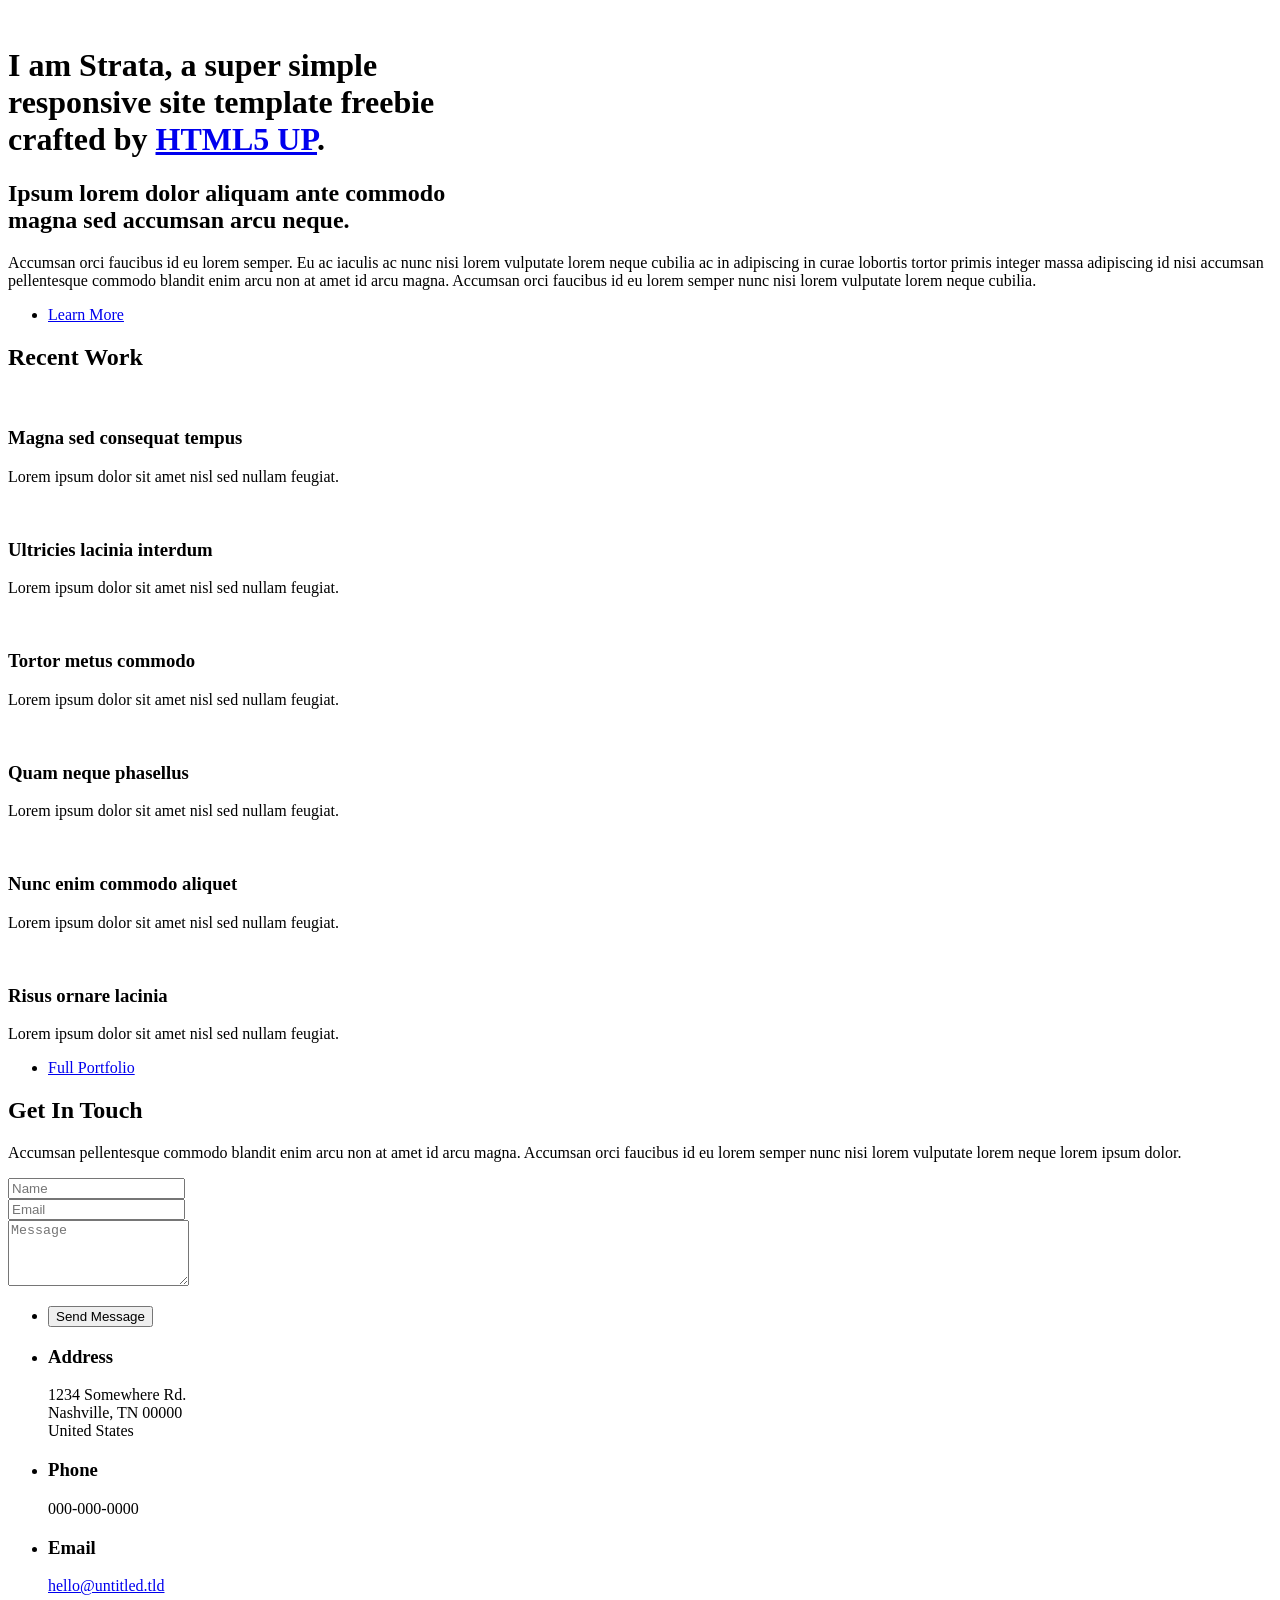
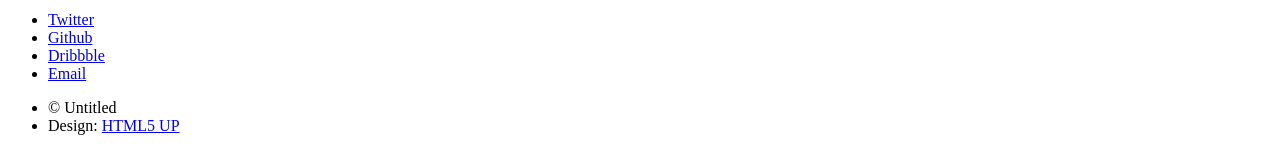
==== index.html @ d05d69da "Add files via upload" ====
<!DOCTYPE HTML>
<!--
	Strata by HTML5 UP
	html5up.net | @ajlkn
	Free for personal and commercial use under the CCA 3.0 license (html5up.net/license)
-->
<html>
	<head>
		<title>Strata by HTML5 UP</title>
		<meta charset="utf-8" />
		<meta name="viewport" content="width=device-width, initial-scale=1, user-scalable=no" />
		<link rel="stylesheet" href="assets/css/main.css" />
	</head>
	<body class="is-preload">

		<!-- Header -->
			<header id="header">
				<div class="inner">
					<a href="#" class="image avatar"><img src="images/avatar.jpg" alt="" /></a>
					<h1><strong>I am Strata</strong>, a super simple<br />
					responsive site template freebie<br />
					crafted by <a href="http://html5up.net">HTML5 UP</a>.</h1>
				</div>
			</header>

		<!-- Main -->
			<div id="main">

				<!-- One -->
					<section id="one">
						<header class="major">
							<h2>Ipsum lorem dolor aliquam ante commodo<br />
							magna sed accumsan arcu neque.</h2>
						</header>
						<p>Accumsan orci faucibus id eu lorem semper. Eu ac iaculis ac nunc nisi lorem vulputate lorem neque cubilia ac in adipiscing in curae lobortis tortor primis integer massa adipiscing id nisi accumsan pellentesque commodo blandit enim arcu non at amet id arcu magna. Accumsan orci faucibus id eu lorem semper nunc nisi lorem vulputate lorem neque cubilia.</p>
						<ul class="actions">
							<li><a href="#" class="button">Learn More</a></li>
						</ul>
					</section>

				<!-- Two -->
					<section id="two">
						<h2>Recent Work</h2>
						<div class="row">
							<article class="col-6 col-12-xsmall work-item">
								<a href="images/fulls/01.jpg" class="image fit thumb"><img src="images/thumbs/01.jpg" alt="" /></a>
								<h3>Magna sed consequat tempus</h3>
								<p>Lorem ipsum dolor sit amet nisl sed nullam feugiat.</p>
							</article>
							<article class="col-6 col-12-xsmall work-item">
								<a href="images/fulls/02.jpg" class="image fit thumb"><img src="images/thumbs/02.jpg" alt="" /></a>
								<h3>Ultricies lacinia interdum</h3>
								<p>Lorem ipsum dolor sit amet nisl sed nullam feugiat.</p>
							</article>
							<article class="col-6 col-12-xsmall work-item">
								<a href="images/fulls/03.jpg" class="image fit thumb"><img src="images/thumbs/03.jpg" alt="" /></a>
								<h3>Tortor metus commodo</h3>
								<p>Lorem ipsum dolor sit amet nisl sed nullam feugiat.</p>
							</article>
							<article class="col-6 col-12-xsmall work-item">
								<a href="images/fulls/04.jpg" class="image fit thumb"><img src="images/thumbs/04.jpg" alt="" /></a>
								<h3>Quam neque phasellus</h3>
								<p>Lorem ipsum dolor sit amet nisl sed nullam feugiat.</p>
							</article>
							<article class="col-6 col-12-xsmall work-item">
								<a href="images/fulls/05.jpg" class="image fit thumb"><img src="images/thumbs/05.jpg" alt="" /></a>
								<h3>Nunc enim commodo aliquet</h3>
								<p>Lorem ipsum dolor sit amet nisl sed nullam feugiat.</p>
							</article>
							<article class="col-6 col-12-xsmall work-item">
								<a href="images/fulls/06.jpg" class="image fit thumb"><img src="images/thumbs/06.jpg" alt="" /></a>
								<h3>Risus ornare lacinia</h3>
								<p>Lorem ipsum dolor sit amet nisl sed nullam feugiat.</p>
							</article>
						</div>
						<ul class="actions">
							<li><a href="#" class="button">Full Portfolio</a></li>
						</ul>
					</section>

				<!-- Three -->
					<section id="three">
						<h2>Get In Touch</h2>
						<p>Accumsan pellentesque commodo blandit enim arcu non at amet id arcu magna. Accumsan orci faucibus id eu lorem semper nunc nisi lorem vulputate lorem neque lorem ipsum dolor.</p>
						<div class="row">
							<div class="col-8 col-12-small">
								<form method="post" action="#">
									<div class="row gtr-uniform gtr-50">
										<div class="col-6 col-12-xsmall"><input type="text" name="name" id="name" placeholder="Name" /></div>
										<div class="col-6 col-12-xsmall"><input type="email" name="email" id="email" placeholder="Email" /></div>
										<div class="col-12"><textarea name="message" id="message" placeholder="Message" rows="4"></textarea></div>
									</div>
								</form>
								<ul class="actions">
									<li><input type="submit" value="Send Message" /></li>
								</ul>
							</div>
							<div class="col-4 col-12-small">
								<ul class="labeled-icons">
									<li>
										<h3 class="icon solid fa-home"><span class="label">Address</span></h3>
										1234 Somewhere Rd.<br />
										Nashville, TN 00000<br />
										United States
									</li>
									<li>
										<h3 class="icon solid fa-mobile-alt"><span class="label">Phone</span></h3>
										000-000-0000
									</li>
									<li>
										<h3 class="icon solid fa-envelope"><span class="label">Email</span></h3>
										<a href="#">hello@untitled.tld</a>
									</li>
								</ul>
							</div>
						</div>
					</section>

				<!-- Four -->
				<!--
					<section id="four">
						<h2>Elements</h2>

						<section>
							<h4>Text</h4>
							<p>This is <b>bold</b> and this is <strong>strong</strong>. This is <i>italic</i> and this is <em>emphasized</em>.
							This is <sup>superscript</sup> text and this is <sub>subscript</sub> text.
							This is <u>underlined</u> and this is code: <code>for (;;) { ... }</code>. Finally, <a href="#">this is a link</a>.</p>
							<hr />
							<header>
								<h4>Heading with a Subtitle</h4>
								<p>Lorem ipsum dolor sit amet nullam id egestas urna aliquam</p>
							</header>
							<p>Nunc lacinia ante nunc ac lobortis. Interdum adipiscing gravida odio porttitor sem non mi integer non faucibus ornare mi ut ante amet placerat aliquet. Volutpat eu sed ante lacinia sapien lorem accumsan varius montes viverra nibh in adipiscing blandit tempus accumsan.</p>
							<header>
								<h5>Heading with a Subtitle</h5>
								<p>Lorem ipsum dolor sit amet nullam id egestas urna aliquam</p>
							</header>
							<p>Nunc lacinia ante nunc ac lobortis. Interdum adipiscing gravida odio porttitor sem non mi integer non faucibus ornare mi ut ante amet placerat aliquet. Volutpat eu sed ante lacinia sapien lorem accumsan varius montes viverra nibh in adipiscing blandit tempus accumsan.</p>
							<hr />
							<h2>Heading Level 2</h2>
							<h3>Heading Level 3</h3>
							<h4>Heading Level 4</h4>
							<h5>Heading Level 5</h5>
							<h6>Heading Level 6</h6>
							<hr />
							<h5>Blockquote</h5>
							<blockquote>Fringilla nisl. Donec accumsan interdum nisi, quis tincidunt felis sagittis eget tempus euismod. Vestibulum ante ipsum primis in faucibus vestibulum. Blandit adipiscing eu felis iaculis volutpat ac adipiscing accumsan faucibus. Vestibulum ante ipsum primis in faucibus lorem ipsum dolor sit amet nullam adipiscing eu felis.</blockquote>
							<h5>Preformatted</h5>
							<pre><code>i = 0;

while (!deck.isInOrder()) {
print 'Iteration ' + i;
deck.shuffle();
i++;
}

print 'It took ' + i + ' iterations to sort the deck.';</code></pre>
						</section>

						<section>
							<h4>Lists</h4>
							<div class="row">
								<div class="col-6 col-12-xsmall">
									<h5>Unordered</h5>
									<ul>
										<li>Dolor pulvinar etiam magna etiam.</li>
										<li>Sagittis adipiscing lorem eleifend.</li>
										<li>Felis enim feugiat dolore viverra.</li>
									</ul>
									<h5>Alternate</h5>
									<ul class="alt">
										<li>Dolor pulvinar etiam magna etiam.</li>
										<li>Sagittis adipiscing lorem eleifend.</li>
										<li>Felis enim feugiat dolore viverra.</li>
									</ul>
								</div>
								<div class="col-6 col-12-xsmall">
									<h5>Ordered</h5>
									<ol>
										<li>Dolor pulvinar etiam magna etiam.</li>
										<li>Etiam vel felis at lorem sed viverra.</li>
										<li>Felis enim feugiat dolore viverra.</li>
										<li>Dolor pulvinar etiam magna etiam.</li>
										<li>Etiam vel felis at lorem sed viverra.</li>
										<li>Felis enim feugiat dolore viverra.</li>
									</ol>
									<h5>Icons</h5>
									<ul class="icons">
										<li><a href="#" class="icon brands fa-twitter"><span class="label">Twitter</span></a></li>
										<li><a href="#" class="icon brands fa-facebook-f"><span class="label">Facebook</span></a></li>
										<li><a href="#" class="icon brands fa-instagram"><span class="label">Instagram</span></a></li>
										<li><a href="#" class="icon brands fa-github"><span class="label">Github</span></a></li>
										<li><a href="#" class="icon brands fa-dribbble"><span class="label">Dribbble</span></a></li>
										<li><a href="#" class="icon brands fa-tumblr"><span class="label">Tumblr</span></a></li>
									</ul>
								</div>
							</div>
							<h5>Actions</h5>
							<ul class="actions">
								<li><a href="#" class="button primary">Default</a></li>
								<li><a href="#" class="button">Default</a></li>
							</ul>
							<ul class="actions small">
								<li><a href="#" class="button primary small">Small</a></li>
								<li><a href="#" class="button small">Small</a></li>
							</ul>
							<div class="row">
								<div class="col-6 col-12-small">
									<ul class="actions stacked">
										<li><a href="#" class="button primary">Default</a></li>
										<li><a href="#" class="button">Default</a></li>
									</ul>
								</div>
								<div class="col-6 col-12-small">
									<ul class="actions stacked">
										<li><a href="#" class="button primary small">Small</a></li>
										<li><a href="#" class="button small">Small</a></li>
									</ul>
								</div>
								<div class="col-6 col-12-small">
									<ul class="actions stacked">
										<li><a href="#" class="button primary fit">Default</a></li>
										<li><a href="#" class="button fit">Default</a></li>
									</ul>
								</div>
								<div class="col-6 col-12-small">
									<ul class="actions stacked">
										<li><a href="#" class="button primary small fit">Small</a></li>
										<li><a href="#" class="button small fit">Small</a></li>
									</ul>
								</div>
							</div>
						</section>

						<section>
							<h4>Table</h4>
							<h5>Default</h5>
							<div class="table-wrapper">
								<table>
									<thead>
										<tr>
											<th>Name</th>
											<th>Description</th>
											<th>Price</th>
										</tr>
									</thead>
									<tbody>
										<tr>
											<td>Item One</td>
											<td>Ante turpis integer aliquet porttitor.</td>
											<td>29.99</td>
										</tr>
										<tr>
											<td>Item Two</td>
											<td>Vis ac commodo adipiscing arcu aliquet.</td>
											<td>19.99</td>
										</tr>
										<tr>
											<td>Item Three</td>
											<td> Morbi faucibus arcu accumsan lorem.</td>
											<td>29.99</td>
										</tr>
										<tr>
											<td>Item Four</td>
											<td>Vitae integer tempus condimentum.</td>
											<td>19.99</td>
										</tr>
										<tr>
											<td>Item Five</td>
											<td>Ante turpis integer aliquet porttitor.</td>
											<td>29.99</td>
										</tr>
									</tbody>
									<tfoot>
										<tr>
											<td colspan="2"></td>
											<td>100.00</td>
										</tr>
									</tfoot>
								</table>
							</div>

							<h5>Alternate</h5>
							<div class="table-wrapper">
								<table class="alt">
									<thead>
										<tr>
											<th>Name</th>
											<th>Description</th>
											<th>Price</th>
										</tr>
									</thead>
									<tbody>
										<tr>
											<td>Item One</td>
											<td>Ante turpis integer aliquet porttitor.</td>
											<td>29.99</td>
										</tr>
										<tr>
											<td>Item Two</td>
											<td>Vis ac commodo adipiscing arcu aliquet.</td>
											<td>19.99</td>
										</tr>
										<tr>
											<td>Item Three</td>
											<td> Morbi faucibus arcu accumsan lorem.</td>
											<td>29.99</td>
										</tr>
										<tr>
											<td>Item Four</td>
											<td>Vitae integer tempus condimentum.</td>
											<td>19.99</td>
										</tr>
										<tr>
											<td>Item Five</td>
											<td>Ante turpis integer aliquet porttitor.</td>
											<td>29.99</td>
										</tr>
									</tbody>
									<tfoot>
										<tr>
											<td colspan="2"></td>
											<td>100.00</td>
										</tr>
									</tfoot>
								</table>
							</div>
						</section>

						<section>
							<h4>Buttons</h4>
							<ul class="actions">
								<li><a href="#" class="button primary">Primary</a></li>
								<li><a href="#" class="button">Default</a></li>
							</ul>
							<ul class="actions">
								<li><a href="#" class="button large">Large</a></li>
								<li><a href="#" class="button">Default</a></li>
								<li><a href="#" class="button small">Small</a></li>
							</ul>
							<ul class="actions fit">
								<li><a href="#" class="button primary fit">Fit</a></li>
								<li><a href="#" class="button fit">Fit</a></li>
							</ul>
							<ul class="actions fit small">
								<li><a href="#" class="button primary fit small">Fit + Small</a></li>
								<li><a href="#" class="button fit small">Fit + Small</a></li>
							</ul>
							<ul class="actions">
								<li><a href="#" class="button primary icon solid fa-download">Icon</a></li>
								<li><a href="#" class="button icon solid fa-download">Icon</a></li>
							</ul>
							<ul class="actions">
								<li><span class="button primary disabled">Primary</span></li>
								<li><span class="button disabled">Default</span></li>
							</ul>
						</section>

						<section>
							<h4>Form</h4>
							<form method="post" action="#">
								<div class="row gtr-uniform gtr-50">
									<div class="col-6 col-12-xsmall">
										<input type="text" name="demo-name" id="demo-name" value="" placeholder="Name" />
									</div>
									<div class="col-6 col-12-xsmall">
										<input type="email" name="demo-email" id="demo-email" value="" placeholder="Email" />
									</div>
									<div class="col-12">
										<select name="demo-category" id="demo-category">
											<option value="">- Category -</option>
											<option value="1">Manufacturing</option>
											<option value="1">Shipping</option>
											<option value="1">Administration</option>
											<option value="1">Human Resources</option>
										</select>
									</div>
									<div class="col-4 col-12-small">
										<input type="radio" id="demo-priority-low" name="demo-priority" checked>
										<label for="demo-priority-low">Low Priority</label>
									</div>
									<div class="col-4 col-12-small">
										<input type="radio" id="demo-priority-normal" name="demo-priority">
										<label for="demo-priority-normal">Normal Priority</label>
									</div>
									<div class="col-4 col-12-small">
										<input type="radio" id="demo-priority-high" name="demo-priority">
										<label for="demo-priority-high">High Priority</label>
									</div>
									<div class="col-6 col-12-small">
										<input type="checkbox" id="demo-copy" name="demo-copy">
										<label for="demo-copy">Email me a copy of this message</label>
									</div>
									<div class="col-6 col-12-small">
										<input type="checkbox" id="demo-human" name="demo-human" checked>
										<label for="demo-human">I am a human and not a robot</label>
									</div>
									<div class="col-12">
										<textarea name="demo-message" id="demo-message" placeholder="Enter your message" rows="6"></textarea>
									</div>
									<div class="col-12">
										<ul class="actions">
											<li><input type="submit" value="Send Message" class="primary" /></li>
											<li><input type="reset" value="Reset" /></li>
										</ul>
									</div>
								</div>
							</form>
						</section>

						<section>
							<h4>Image</h4>
							<h5>Fit</h5>
							<div class="box alt">
								<div class="row gtr-50 gtr-uniform">
									<div class="col-12"><span class="image fit"><img src="images/fulls/05.jpg" alt="" /></span></div>
									<div class="col-4"><span class="image fit"><img src="images/thumbs/01.jpg" alt="" /></span></div>
									<div class="col-4"><span class="image fit"><img src="images/thumbs/02.jpg" alt="" /></span></div>
									<div class="col-4"><span class="image fit"><img src="images/thumbs/03.jpg" alt="" /></span></div>
									<div class="col-4"><span class="image fit"><img src="images/thumbs/04.jpg" alt="" /></span></div>
									<div class="col-4"><span class="image fit"><img src="images/thumbs/05.jpg" alt="" /></span></div>
									<div class="col-4"><span class="image fit"><img src="images/thumbs/06.jpg" alt="" /></span></div>
									<div class="col-4"><span class="image fit"><img src="images/thumbs/03.jpg" alt="" /></span></div>
									<div class="col-4"><span class="image fit"><img src="images/thumbs/02.jpg" alt="" /></span></div>
									<div class="col-4"><span class="image fit"><img src="images/thumbs/01.jpg" alt="" /></span></div>
								</div>
							</div>
							<h5>Left &amp; Right</h5>
							<p><span class="image left"><img src="images/avatar.jpg" alt="" /></span>Fringilla nisl. Donec accumsan interdum nisi, quis tincidunt felis sagittis eget. tempus euismod. Vestibulum ante ipsum primis in faucibus vestibulum. Blandit adipiscing eu felis iaculis volutpat ac adipiscing accumsan eu faucibus. Integer ac pellentesque praesent tincidunt felis sagittis eget. tempus euismod. Vestibulum ante ipsum primis in faucibus vestibulum. Blandit adipiscing eu felis iaculis volutpat ac adipiscing accumsan eu faucibus. Integer ac pellentesque praesent. Donec accumsan interdum nisi, quis tincidunt felis sagittis eget. tempus euismod. Vestibulum ante ipsum primis in faucibus vestibulum. Blandit adipiscing eu felis iaculis volutpat ac adipiscing accumsan eu faucibus. Integer ac pellentesque praesent tincidunt felis sagittis eget. tempus euismod. Vestibulum ante ipsum primis in faucibus vestibulum. Blandit adipiscing eu felis iaculis volutpat ac adipiscing accumsan eu faucibus. Integer ac pellentesque praesent.</p>
							<p><span class="image right"><img src="images/avatar.jpg" alt="" /></span>Fringilla nisl. Donec accumsan interdum nisi, quis tincidunt felis sagittis eget. tempus euismod. Vestibulum ante ipsum primis in faucibus vestibulum. Blandit adipiscing eu felis iaculis volutpat ac adipiscing accumsan eu faucibus. Integer ac pellentesque praesent tincidunt felis sagittis eget. tempus euismod. Vestibulum ante ipsum primis in faucibus vestibulum. Blandit adipiscing eu felis iaculis volutpat ac adipiscing accumsan eu faucibus. Integer ac pellentesque praesent. Donec accumsan interdum nisi, quis tincidunt felis sagittis eget. tempus euismod. Vestibulum ante ipsum primis in faucibus vestibulum. Blandit adipiscing eu felis iaculis volutpat ac adipiscing accumsan eu faucibus. Integer ac pellentesque praesent tincidunt felis sagittis eget. tempus euismod. Vestibulum ante ipsum primis in faucibus vestibulum. Blandit adipiscing eu felis iaculis volutpat ac adipiscing accumsan eu faucibus. Integer ac pellentesque praesent.</p>
						</section>

					</section>
				-->

			</div>

		<!-- Footer -->
			<footer id="footer">
				<div class="inner">
					<ul class="icons">
						<li><a href="#" class="icon brands fa-twitter"><span class="label">Twitter</span></a></li>
						<li><a href="#" class="icon brands fa-github"><span class="label">Github</span></a></li>
						<li><a href="#" class="icon brands fa-dribbble"><span class="label">Dribbble</span></a></li>
						<li><a href="#" class="icon solid fa-envelope"><span class="label">Email</span></a></li>
					</ul>
					<ul class="copyright">
						<li>&copy; Untitled</li><li>Design: <a href="http://html5up.net">HTML5 UP</a></li>
					</ul>
				</div>
			</footer>

		<!-- Scripts -->
			<script src="assets/js/jquery.min.js"></script>
			<script src="assets/js/jquery.poptrox.min.js"></script>
			<script src="assets/js/browser.min.js"></script>
			<script src="assets/js/breakpoints.min.js"></script>
			<script src="assets/js/util.js"></script>
			<script src="assets/js/main.js"></script>

	</body>
</html>
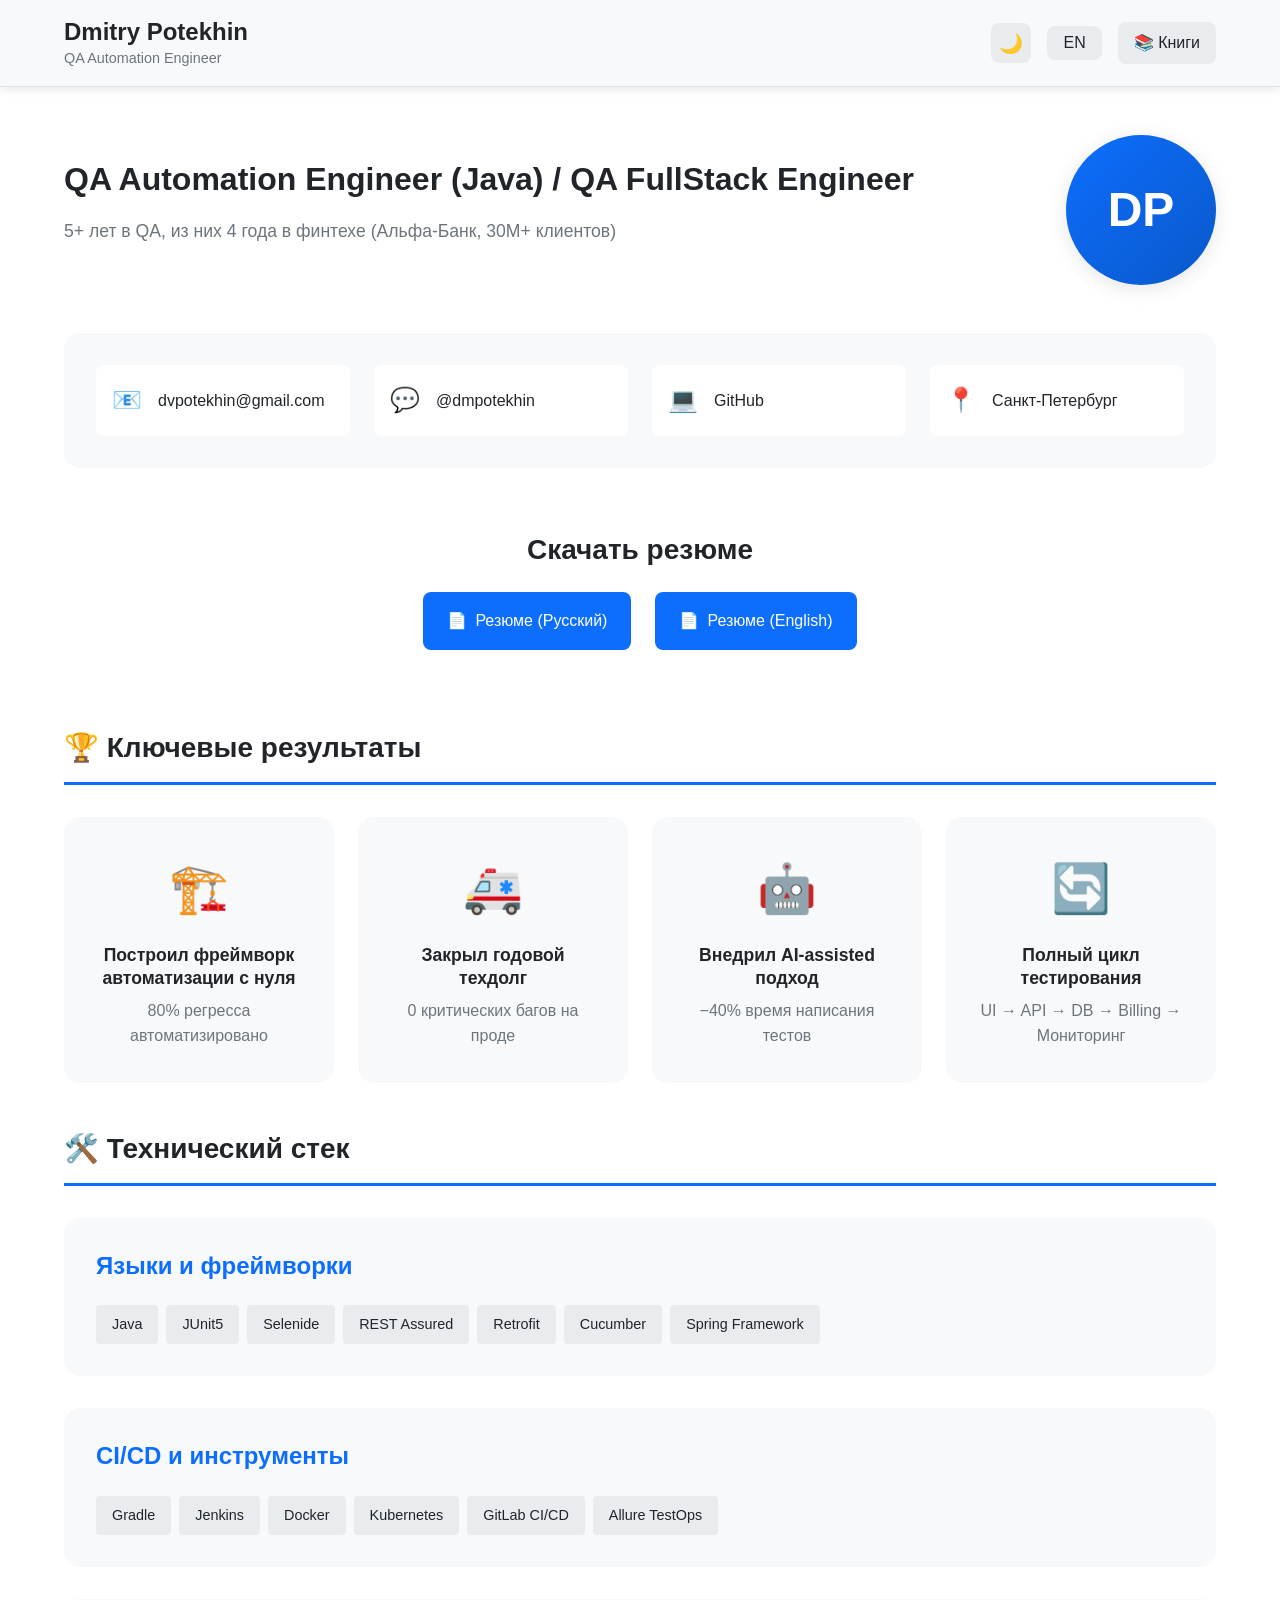
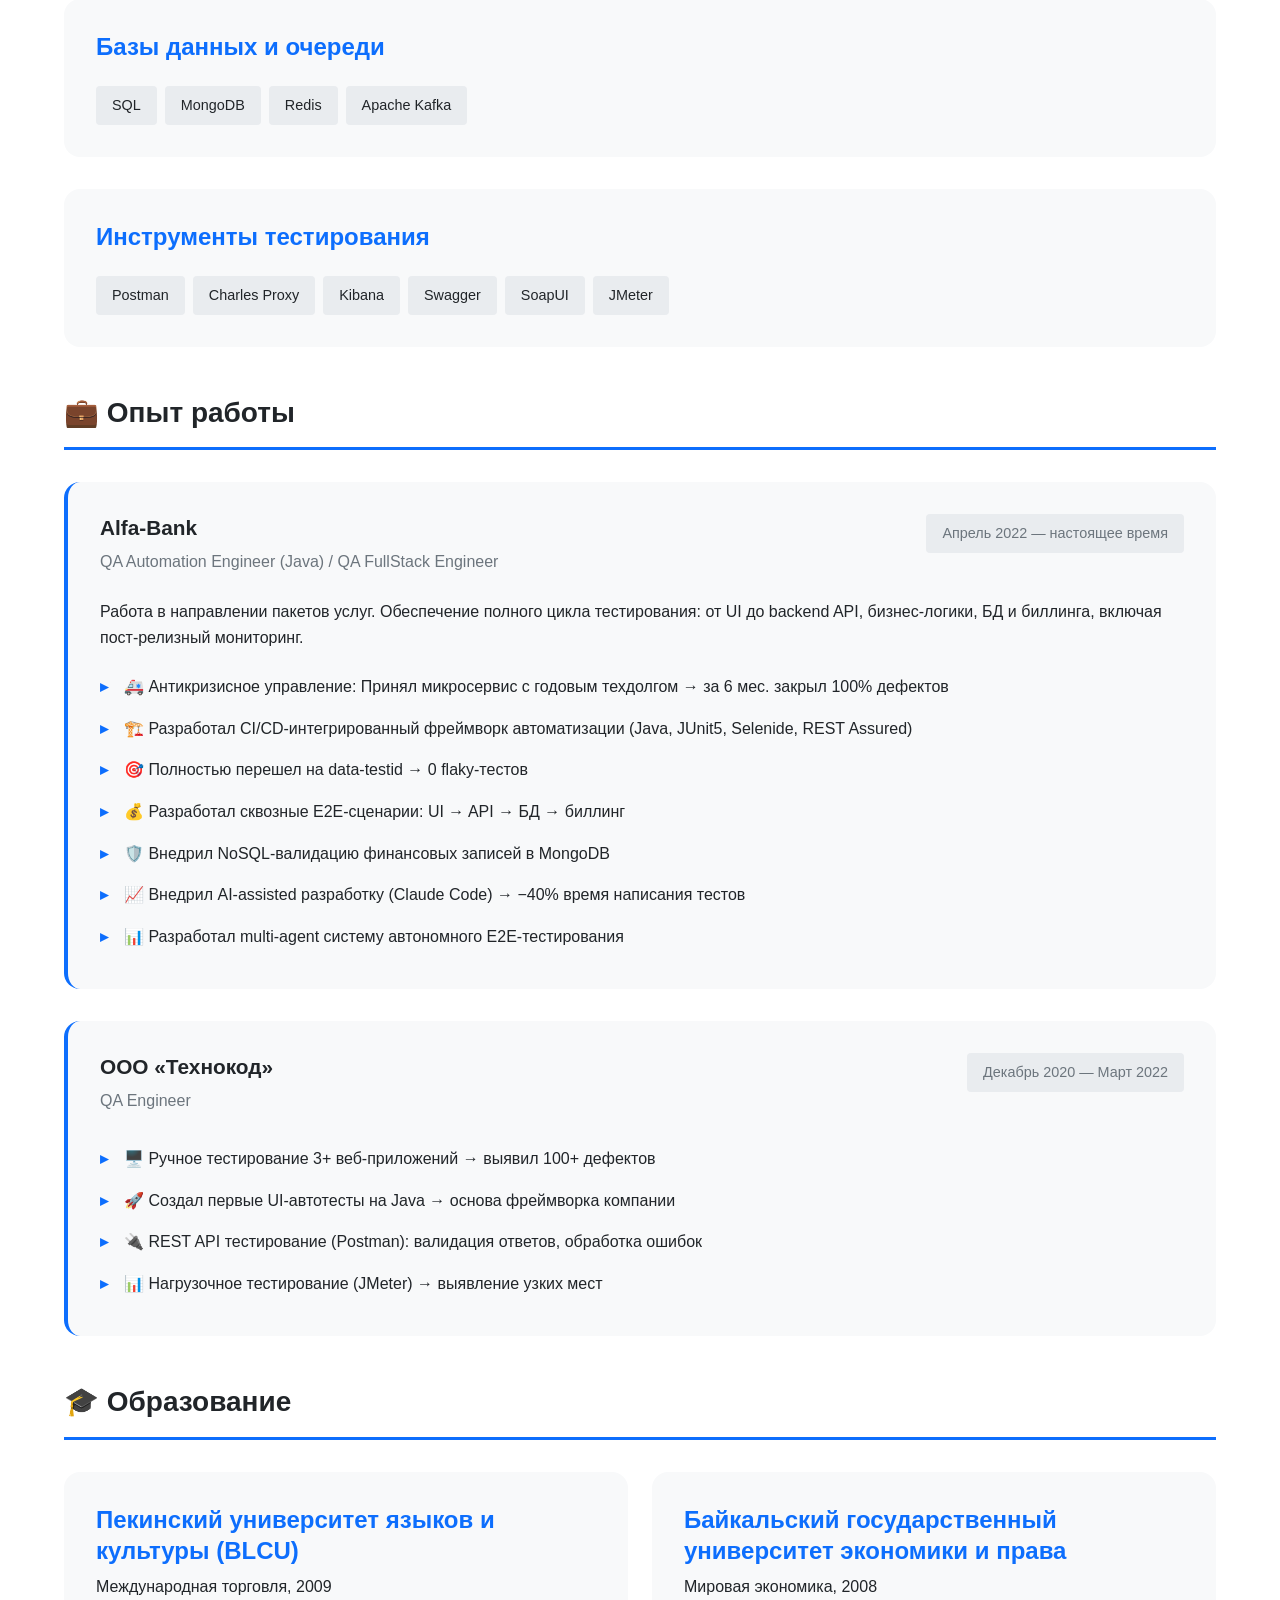
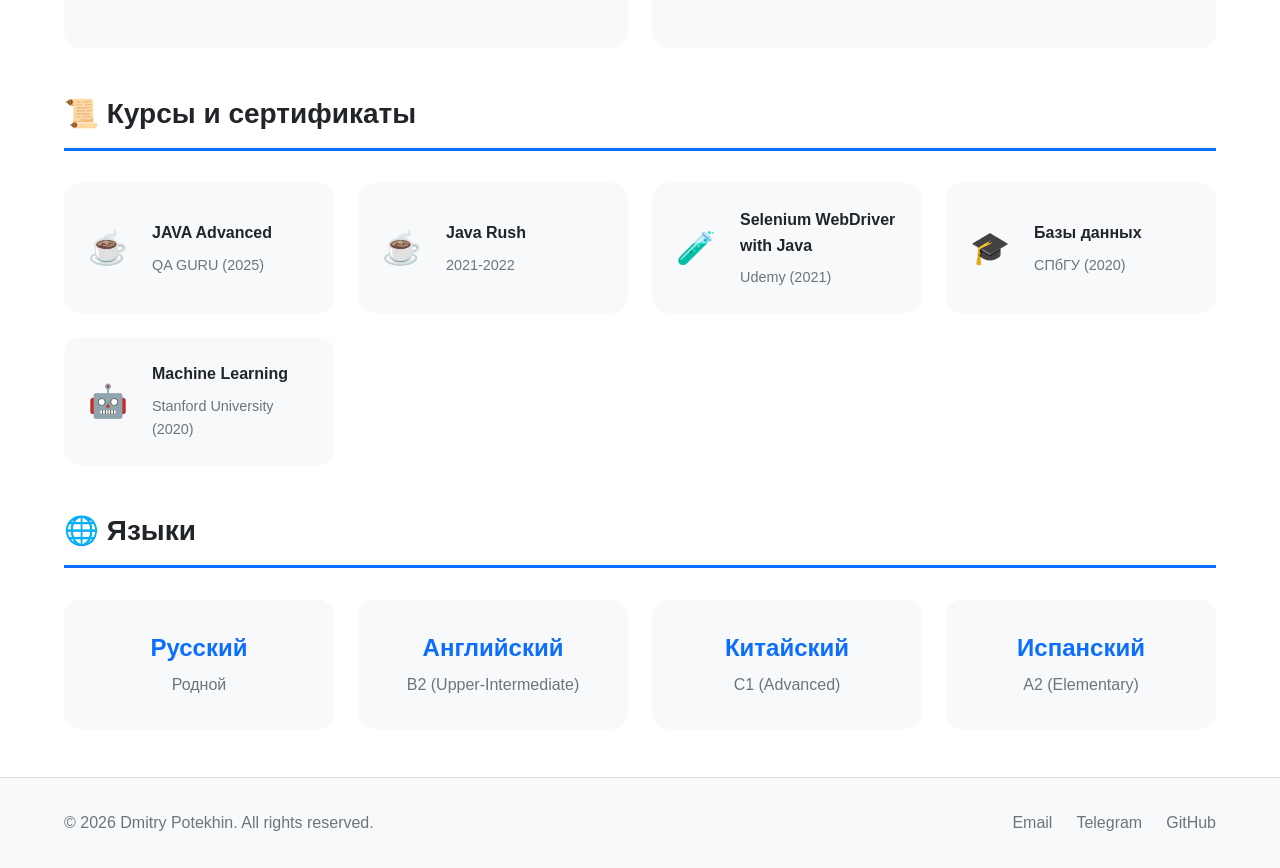
==== commit 0b287946: "site portfolio" ====
--- a/index.html
+++ b/index.html
@@ -1,463 +1,303 @@
-<!DOCTYPE HTML>
-<!--
-	Strata by HTML5 UP
-	html5up.net | @ajlkn
-	Free for personal and commercial use under the CCA 3.0 license (html5up.net/license)
--->
-<html>
-	<head>
-		<title>Strata by HTML5 UP</title>
-		<meta charset="utf-8" />
-		<meta name="viewport" content="width=device-width, initial-scale=1, user-scalable=no" />
-		<link rel="stylesheet" href="assets/css/main.css" />
-	</head>
-	<body class="is-preload">
-
-		<!-- Header -->
-			<header id="header">
-				<div class="inner">
-					<a href="#" class="image avatar"><img src="images/avatar.jpg" alt="" /></a>
-					<h1><strong>I am Strata</strong>, a super simple<br />
-					responsive site template freebie<br />
-					crafted by <a href="http://html5up.net">HTML5 UP</a>.</h1>
-				</div>
-			</header>
-
-		<!-- Main -->
-			<div id="main">
-
-				<!-- One -->
-					<section id="one">
-						<header class="major">
-							<h2>Ipsum lorem dolor aliquam ante commodo<br />
-							magna sed accumsan arcu neque.</h2>
-						</header>
-						<p>Accumsan orci faucibus id eu lorem semper. Eu ac iaculis ac nunc nisi lorem vulputate lorem neque cubilia ac in adipiscing in curae lobortis tortor primis integer massa adipiscing id nisi accumsan pellentesque commodo blandit enim arcu non at amet id arcu magna. Accumsan orci faucibus id eu lorem semper nunc nisi lorem vulputate lorem neque cubilia.</p>
-						<ul class="actions">
-							<li><a href="#" class="button">Learn More</a></li>
-						</ul>
-					</section>
-
-				<!-- Two -->
-					<section id="two">
-						<h2>Recent Work</h2>
-						<div class="row">
-							<article class="col-6 col-12-xsmall work-item">
-								<a href="images/fulls/01.jpg" class="image fit thumb"><img src="images/thumbs/01.jpg" alt="" /></a>
-								<h3>Magna sed consequat tempus</h3>
-								<p>Lorem ipsum dolor sit amet nisl sed nullam feugiat.</p>
-							</article>
-							<article class="col-6 col-12-xsmall work-item">
-								<a href="images/fulls/02.jpg" class="image fit thumb"><img src="images/thumbs/02.jpg" alt="" /></a>
-								<h3>Ultricies lacinia interdum</h3>
-								<p>Lorem ipsum dolor sit amet nisl sed nullam feugiat.</p>
-							</article>
-							<article class="col-6 col-12-xsmall work-item">
-								<a href="images/fulls/03.jpg" class="image fit thumb"><img src="images/thumbs/03.jpg" alt="" /></a>
-								<h3>Tortor metus commodo</h3>
-								<p>Lorem ipsum dolor sit amet nisl sed nullam feugiat.</p>
-							</article>
-							<article class="col-6 col-12-xsmall work-item">
-								<a href="images/fulls/04.jpg" class="image fit thumb"><img src="images/thumbs/04.jpg" alt="" /></a>
-								<h3>Quam neque phasellus</h3>
-								<p>Lorem ipsum dolor sit amet nisl sed nullam feugiat.</p>
-							</article>
-							<article class="col-6 col-12-xsmall work-item">
-								<a href="images/fulls/05.jpg" class="image fit thumb"><img src="images/thumbs/05.jpg" alt="" /></a>
-								<h3>Nunc enim commodo aliquet</h3>
-								<p>Lorem ipsum dolor sit amet nisl sed nullam feugiat.</p>
-							</article>
-							<article class="col-6 col-12-xsmall work-item">
-								<a href="images/fulls/06.jpg" class="image fit thumb"><img src="images/thumbs/06.jpg" alt="" /></a>
-								<h3>Risus ornare lacinia</h3>
-								<p>Lorem ipsum dolor sit amet nisl sed nullam feugiat.</p>
-							</article>
-						</div>
-						<ul class="actions">
-							<li><a href="#" class="button">Full Portfolio</a></li>
-						</ul>
-					</section>
-
-				<!-- Three -->
-					<section id="three">
-						<h2>Get In Touch</h2>
-						<p>Accumsan pellentesque commodo blandit enim arcu non at amet id arcu magna. Accumsan orci faucibus id eu lorem semper nunc nisi lorem vulputate lorem neque lorem ipsum dolor.</p>
-						<div class="row">
-							<div class="col-8 col-12-small">
-								<form method="post" action="#">
-									<div class="row gtr-uniform gtr-50">
-										<div class="col-6 col-12-xsmall"><input type="text" name="name" id="name" placeholder="Name" /></div>
-										<div class="col-6 col-12-xsmall"><input type="email" name="email" id="email" placeholder="Email" /></div>
-										<div class="col-12"><textarea name="message" id="message" placeholder="Message" rows="4"></textarea></div>
-									</div>
-								</form>
-								<ul class="actions">
-									<li><input type="submit" value="Send Message" /></li>
-								</ul>
-							</div>
-							<div class="col-4 col-12-small">
-								<ul class="labeled-icons">
-									<li>
-										<h3 class="icon solid fa-home"><span class="label">Address</span></h3>
-										1234 Somewhere Rd.<br />
-										Nashville, TN 00000<br />
-										United States
-									</li>
-									<li>
-										<h3 class="icon solid fa-mobile-alt"><span class="label">Phone</span></h3>
-										000-000-0000
-									</li>
-									<li>
-										<h3 class="icon solid fa-envelope"><span class="label">Email</span></h3>
-										<a href="#">hello@untitled.tld</a>
-									</li>
-								</ul>
-							</div>
-						</div>
-					</section>
-
-				<!-- Four -->
-				<!--
-					<section id="four">
-						<h2>Elements</h2>
-
-						<section>
-							<h4>Text</h4>
-							<p>This is <b>bold</b> and this is <strong>strong</strong>. This is <i>italic</i> and this is <em>emphasized</em>.
-							This is <sup>superscript</sup> text and this is <sub>subscript</sub> text.
-							This is <u>underlined</u> and this is code: <code>for (;;) { ... }</code>. Finally, <a href="#">this is a link</a>.</p>
-							<hr />
-							<header>
-								<h4>Heading with a Subtitle</h4>
-								<p>Lorem ipsum dolor sit amet nullam id egestas urna aliquam</p>
-							</header>
-							<p>Nunc lacinia ante nunc ac lobortis. Interdum adipiscing gravida odio porttitor sem non mi integer non faucibus ornare mi ut ante amet placerat aliquet. Volutpat eu sed ante lacinia sapien lorem accumsan varius montes viverra nibh in adipiscing blandit tempus accumsan.</p>
-							<header>
-								<h5>Heading with a Subtitle</h5>
-								<p>Lorem ipsum dolor sit amet nullam id egestas urna aliquam</p>
-							</header>
-							<p>Nunc lacinia ante nunc ac lobortis. Interdum adipiscing gravida odio porttitor sem non mi integer non faucibus ornare mi ut ante amet placerat aliquet. Volutpat eu sed ante lacinia sapien lorem accumsan varius montes viverra nibh in adipiscing blandit tempus accumsan.</p>
-							<hr />
-							<h2>Heading Level 2</h2>
-							<h3>Heading Level 3</h3>
-							<h4>Heading Level 4</h4>
-							<h5>Heading Level 5</h5>
-							<h6>Heading Level 6</h6>
-							<hr />
-							<h5>Blockquote</h5>
-							<blockquote>Fringilla nisl. Donec accumsan interdum nisi, quis tincidunt felis sagittis eget tempus euismod. Vestibulum ante ipsum primis in faucibus vestibulum. Blandit adipiscing eu felis iaculis volutpat ac adipiscing accumsan faucibus. Vestibulum ante ipsum primis in faucibus lorem ipsum dolor sit amet nullam adipiscing eu felis.</blockquote>
-							<h5>Preformatted</h5>
-							<pre><code>i = 0;
-
-while (!deck.isInOrder()) {
-print 'Iteration ' + i;
-deck.shuffle();
-i++;
-}
-
-print 'It took ' + i + ' iterations to sort the deck.';</code></pre>
-						</section>
-
-						<section>
-							<h4>Lists</h4>
-							<div class="row">
-								<div class="col-6 col-12-xsmall">
-									<h5>Unordered</h5>
-									<ul>
-										<li>Dolor pulvinar etiam magna etiam.</li>
-										<li>Sagittis adipiscing lorem eleifend.</li>
-										<li>Felis enim feugiat dolore viverra.</li>
-									</ul>
-									<h5>Alternate</h5>
-									<ul class="alt">
-										<li>Dolor pulvinar etiam magna etiam.</li>
-										<li>Sagittis adipiscing lorem eleifend.</li>
-										<li>Felis enim feugiat dolore viverra.</li>
-									</ul>
-								</div>
-								<div class="col-6 col-12-xsmall">
-									<h5>Ordered</h5>
-									<ol>
-										<li>Dolor pulvinar etiam magna etiam.</li>
-										<li>Etiam vel felis at lorem sed viverra.</li>
-										<li>Felis enim feugiat dolore viverra.</li>
-										<li>Dolor pulvinar etiam magna etiam.</li>
-										<li>Etiam vel felis at lorem sed viverra.</li>
-										<li>Felis enim feugiat dolore viverra.</li>
-									</ol>
-									<h5>Icons</h5>
-									<ul class="icons">
-										<li><a href="#" class="icon brands fa-twitter"><span class="label">Twitter</span></a></li>
-										<li><a href="#" class="icon brands fa-facebook-f"><span class="label">Facebook</span></a></li>
-										<li><a href="#" class="icon brands fa-instagram"><span class="label">Instagram</span></a></li>
-										<li><a href="#" class="icon brands fa-github"><span class="label">Github</span></a></li>
-										<li><a href="#" class="icon brands fa-dribbble"><span class="label">Dribbble</span></a></li>
-										<li><a href="#" class="icon brands fa-tumblr"><span class="label">Tumblr</span></a></li>
-									</ul>
-								</div>
-							</div>
-							<h5>Actions</h5>
-							<ul class="actions">
-								<li><a href="#" class="button primary">Default</a></li>
-								<li><a href="#" class="button">Default</a></li>
-							</ul>
-							<ul class="actions small">
-								<li><a href="#" class="button primary small">Small</a></li>
-								<li><a href="#" class="button small">Small</a></li>
-							</ul>
-							<div class="row">
-								<div class="col-6 col-12-small">
-									<ul class="actions stacked">
-										<li><a href="#" class="button primary">Default</a></li>
-										<li><a href="#" class="button">Default</a></li>
-									</ul>
-								</div>
-								<div class="col-6 col-12-small">
-									<ul class="actions stacked">
-										<li><a href="#" class="button primary small">Small</a></li>
-										<li><a href="#" class="button small">Small</a></li>
-									</ul>
-								</div>
-								<div class="col-6 col-12-small">
-									<ul class="actions stacked">
-										<li><a href="#" class="button primary fit">Default</a></li>
-										<li><a href="#" class="button fit">Default</a></li>
-									</ul>
-								</div>
-								<div class="col-6 col-12-small">
-									<ul class="actions stacked">
-										<li><a href="#" class="button primary small fit">Small</a></li>
-										<li><a href="#" class="button small fit">Small</a></li>
-									</ul>
-								</div>
-							</div>
-						</section>
-
-						<section>
-							<h4>Table</h4>
-							<h5>Default</h5>
-							<div class="table-wrapper">
-								<table>
-									<thead>
-										<tr>
-											<th>Name</th>
-											<th>Description</th>
-											<th>Price</th>
-										</tr>
-									</thead>
-									<tbody>
-										<tr>
-											<td>Item One</td>
-											<td>Ante turpis integer aliquet porttitor.</td>
-											<td>29.99</td>
-										</tr>
-										<tr>
-											<td>Item Two</td>
-											<td>Vis ac commodo adipiscing arcu aliquet.</td>
-											<td>19.99</td>
-										</tr>
-										<tr>
-											<td>Item Three</td>
-											<td> Morbi faucibus arcu accumsan lorem.</td>
-											<td>29.99</td>
-										</tr>
-										<tr>
-											<td>Item Four</td>
-											<td>Vitae integer tempus condimentum.</td>
-											<td>19.99</td>
-										</tr>
-										<tr>
-											<td>Item Five</td>
-											<td>Ante turpis integer aliquet porttitor.</td>
-											<td>29.99</td>
-										</tr>
-									</tbody>
-									<tfoot>
-										<tr>
-											<td colspan="2"></td>
-											<td>100.00</td>
-										</tr>
-									</tfoot>
-								</table>
-							</div>
-
-							<h5>Alternate</h5>
-							<div class="table-wrapper">
-								<table class="alt">
-									<thead>
-										<tr>
-											<th>Name</th>
-											<th>Description</th>
-											<th>Price</th>
-										</tr>
-									</thead>
-									<tbody>
-										<tr>
-											<td>Item One</td>
-											<td>Ante turpis integer aliquet porttitor.</td>
-											<td>29.99</td>
-										</tr>
-										<tr>
-											<td>Item Two</td>
-											<td>Vis ac commodo adipiscing arcu aliquet.</td>
-											<td>19.99</td>
-										</tr>
-										<tr>
-											<td>Item Three</td>
-											<td> Morbi faucibus arcu accumsan lorem.</td>
-											<td>29.99</td>
-										</tr>
-										<tr>
-											<td>Item Four</td>
-											<td>Vitae integer tempus condimentum.</td>
-											<td>19.99</td>
-										</tr>
-										<tr>
-											<td>Item Five</td>
-											<td>Ante turpis integer aliquet porttitor.</td>
-											<td>29.99</td>
-										</tr>
-									</tbody>
-									<tfoot>
-										<tr>
-											<td colspan="2"></td>
-											<td>100.00</td>
-										</tr>
-									</tfoot>
-								</table>
-							</div>
-						</section>
-
-						<section>
-							<h4>Buttons</h4>
-							<ul class="actions">
-								<li><a href="#" class="button primary">Primary</a></li>
-								<li><a href="#" class="button">Default</a></li>
-							</ul>
-							<ul class="actions">
-								<li><a href="#" class="button large">Large</a></li>
-								<li><a href="#" class="button">Default</a></li>
-								<li><a href="#" class="button small">Small</a></li>
-							</ul>
-							<ul class="actions fit">
-								<li><a href="#" class="button primary fit">Fit</a></li>
-								<li><a href="#" class="button fit">Fit</a></li>
-							</ul>
-							<ul class="actions fit small">
-								<li><a href="#" class="button primary fit small">Fit + Small</a></li>
-								<li><a href="#" class="button fit small">Fit + Small</a></li>
-							</ul>
-							<ul class="actions">
-								<li><a href="#" class="button primary icon solid fa-download">Icon</a></li>
-								<li><a href="#" class="button icon solid fa-download">Icon</a></li>
-							</ul>
-							<ul class="actions">
-								<li><span class="button primary disabled">Primary</span></li>
-								<li><span class="button disabled">Default</span></li>
-							</ul>
-						</section>
-
-						<section>
-							<h4>Form</h4>
-							<form method="post" action="#">
-								<div class="row gtr-uniform gtr-50">
-									<div class="col-6 col-12-xsmall">
-										<input type="text" name="demo-name" id="demo-name" value="" placeholder="Name" />
-									</div>
-									<div class="col-6 col-12-xsmall">
-										<input type="email" name="demo-email" id="demo-email" value="" placeholder="Email" />
-									</div>
-									<div class="col-12">
-										<select name="demo-category" id="demo-category">
-											<option value="">- Category -</option>
-											<option value="1">Manufacturing</option>
-											<option value="1">Shipping</option>
-											<option value="1">Administration</option>
-											<option value="1">Human Resources</option>
-										</select>
-									</div>
-									<div class="col-4 col-12-small">
-										<input type="radio" id="demo-priority-low" name="demo-priority" checked>
-										<label for="demo-priority-low">Low Priority</label>
-									</div>
-									<div class="col-4 col-12-small">
-										<input type="radio" id="demo-priority-normal" name="demo-priority">
-										<label for="demo-priority-normal">Normal Priority</label>
-									</div>
-									<div class="col-4 col-12-small">
-										<input type="radio" id="demo-priority-high" name="demo-priority">
-										<label for="demo-priority-high">High Priority</label>
-									</div>
-									<div class="col-6 col-12-small">
-										<input type="checkbox" id="demo-copy" name="demo-copy">
-										<label for="demo-copy">Email me a copy of this message</label>
-									</div>
-									<div class="col-6 col-12-small">
-										<input type="checkbox" id="demo-human" name="demo-human" checked>
-										<label for="demo-human">I am a human and not a robot</label>
-									</div>
-									<div class="col-12">
-										<textarea name="demo-message" id="demo-message" placeholder="Enter your message" rows="6"></textarea>
-									</div>
-									<div class="col-12">
-										<ul class="actions">
-											<li><input type="submit" value="Send Message" class="primary" /></li>
-											<li><input type="reset" value="Reset" /></li>
-										</ul>
-									</div>
-								</div>
-							</form>
-						</section>
-
-						<section>
-							<h4>Image</h4>
-							<h5>Fit</h5>
-							<div class="box alt">
-								<div class="row gtr-50 gtr-uniform">
-									<div class="col-12"><span class="image fit"><img src="images/fulls/05.jpg" alt="" /></span></div>
-									<div class="col-4"><span class="image fit"><img src="images/thumbs/01.jpg" alt="" /></span></div>
-									<div class="col-4"><span class="image fit"><img src="images/thumbs/02.jpg" alt="" /></span></div>
-									<div class="col-4"><span class="image fit"><img src="images/thumbs/03.jpg" alt="" /></span></div>
-									<div class="col-4"><span class="image fit"><img src="images/thumbs/04.jpg" alt="" /></span></div>
-									<div class="col-4"><span class="image fit"><img src="images/thumbs/05.jpg" alt="" /></span></div>
-									<div class="col-4"><span class="image fit"><img src="images/thumbs/06.jpg" alt="" /></span></div>
-									<div class="col-4"><span class="image fit"><img src="images/thumbs/03.jpg" alt="" /></span></div>
-									<div class="col-4"><span class="image fit"><img src="images/thumbs/02.jpg" alt="" /></span></div>
-									<div class="col-4"><span class="image fit"><img src="images/thumbs/01.jpg" alt="" /></span></div>
-								</div>
-							</div>
-							<h5>Left &amp; Right</h5>
-							<p><span class="image left"><img src="images/avatar.jpg" alt="" /></span>Fringilla nisl. Donec accumsan interdum nisi, quis tincidunt felis sagittis eget. tempus euismod. Vestibulum ante ipsum primis in faucibus vestibulum. Blandit adipiscing eu felis iaculis volutpat ac adipiscing accumsan eu faucibus. Integer ac pellentesque praesent tincidunt felis sagittis eget. tempus euismod. Vestibulum ante ipsum primis in faucibus vestibulum. Blandit adipiscing eu felis iaculis volutpat ac adipiscing accumsan eu faucibus. Integer ac pellentesque praesent. Donec accumsan interdum nisi, quis tincidunt felis sagittis eget. tempus euismod. Vestibulum ante ipsum primis in faucibus vestibulum. Blandit adipiscing eu felis iaculis volutpat ac adipiscing accumsan eu faucibus. Integer ac pellentesque praesent tincidunt felis sagittis eget. tempus euismod. Vestibulum ante ipsum primis in faucibus vestibulum. Blandit adipiscing eu felis iaculis volutpat ac adipiscing accumsan eu faucibus. Integer ac pellentesque praesent.</p>
-							<p><span class="image right"><img src="images/avatar.jpg" alt="" /></span>Fringilla nisl. Donec accumsan interdum nisi, quis tincidunt felis sagittis eget. tempus euismod. Vestibulum ante ipsum primis in faucibus vestibulum. Blandit adipiscing eu felis iaculis volutpat ac adipiscing accumsan eu faucibus. Integer ac pellentesque praesent tincidunt felis sagittis eget. tempus euismod. Vestibulum ante ipsum primis in faucibus vestibulum. Blandit adipiscing eu felis iaculis volutpat ac adipiscing accumsan eu faucibus. Integer ac pellentesque praesent. Donec accumsan interdum nisi, quis tincidunt felis sagittis eget. tempus euismod. Vestibulum ante ipsum primis in faucibus vestibulum. Blandit adipiscing eu felis iaculis volutpat ac adipiscing accumsan eu faucibus. Integer ac pellentesque praesent tincidunt felis sagittis eget. tempus euismod. Vestibulum ante ipsum primis in faucibus vestibulum. Blandit adipiscing eu felis iaculis volutpat ac adipiscing accumsan eu faucibus. Integer ac pellentesque praesent.</p>
-						</section>
-
-					</section>
-				-->
-
-			</div>
-
-		<!-- Footer -->
-			<footer id="footer">
-				<div class="inner">
-					<ul class="icons">
-						<li><a href="#" class="icon brands fa-twitter"><span class="label">Twitter</span></a></li>
-						<li><a href="#" class="icon brands fa-github"><span class="label">Github</span></a></li>
-						<li><a href="#" class="icon brands fa-dribbble"><span class="label">Dribbble</span></a></li>
-						<li><a href="#" class="icon solid fa-envelope"><span class="label">Email</span></a></li>
-					</ul>
-					<ul class="copyright">
-						<li>&copy; Untitled</li><li>Design: <a href="http://html5up.net">HTML5 UP</a></li>
-					</ul>
-				</div>
-			</footer>
-
-		<!-- Scripts -->
-			<script src="assets/js/jquery.min.js"></script>
-			<script src="assets/js/jquery.poptrox.min.js"></script>
-			<script src="assets/js/browser.min.js"></script>
-			<script src="assets/js/breakpoints.min.js"></script>
-			<script src="assets/js/util.js"></script>
-			<script src="assets/js/main.js"></script>
-
-	</body>
-</html>+<!DOCTYPE html>
+<html lang="ru">
+<head>
+    <meta charset="UTF-8">
+    <meta name="viewport" content="width=device-width, initial-scale=1.0">
+    <meta name="description" content="Dmitry Potekhin - QA Automation Engineer Resume">
+    <title>Dmitry Potekhin - QA Automation Engineer</title>
+    <link rel="stylesheet" href="css/styles.css">
+</head>
+<body>
+    <!-- Header -->
+    <header>
+        <nav class="navbar">
+            <div class="container">
+                <div class="nav-brand">
+                    <h1>Dmitry Potekhin</h1>
+                    <p class="subtitle" data-lang-ru="QA Automation Engineer" data-lang-en="QA Automation Engineer">QA Automation Engineer</p>
+                </div>
+                <div class="nav-controls">
+                    <button id="theme-toggle" class="btn-icon" aria-label="Toggle theme">
+                        <span class="theme-icon">🌙</span>
+                    </button>
+                    <button id="lang-toggle" class="btn-lang" aria-label="Toggle language">
+                        <span id="current-lang">EN</span>
+                    </button>
+                    <a href="books.html" class="btn-nav" data-lang-ru="📚 Книги" data-lang-en="📚 Books">📚 Books</a>
+                </div>
+            </div>
+        </nav>
+    </header>
+
+    <!-- Main Content -->
+    <main class="container">
+        <!-- Hero Section -->
+        <section class="hero">
+            <div class="hero-content">
+                <h2 class="hero-title" data-lang-ru="QA Automation Engineer (Java) / QA FullStack Engineer" data-lang-en="QA Automation Engineer (Java) / QA FullStack Engineer">QA Automation Engineer (Java) / QA FullStack Engineer</h2>
+                <p class="hero-subtitle" data-lang-ru="5+ лет в QA, из них 4 года в финтехе (Альфа-Банк, 30M+ клиентов)" data-lang-en="5+ years in QA, including 4 years in fintech (Alfa-Bank, 30M+ clients)">5+ лет в QA, из них 4 года в финтехе (Альфа-Банк, 30M+ клиентов)</p>
+            </div>
+            <div class="hero-image">
+                <div class="profile-placeholder">
+                    <span>DP</span>
+                </div>
+            </div>
+        </section>
+
+        <!-- Contact Info -->
+        <section class="contact-info">
+            <div class="contact-grid">
+                <a href="mailto:dvpotekhin@gmail.com" class="contact-item">
+                    <span class="icon">📧</span>
+                    <span>dvpotekhin@gmail.com</span>
+                </a>
+                <a href="https://t.me/dmpotekhin" target="_blank" class="contact-item">
+                    <span class="icon">💬</span>
+                    <span>@dmpotekhin</span>
+                </a>
+                <a href="https://github.com/dmpotekhin" target="_blank" class="contact-item">
+                    <span class="icon">💻</span>
+                    <span>GitHub</span>
+                </a>
+                <div class="contact-item">
+                    <span class="icon">📍</span>
+                    <span data-lang-ru="Санкт-Петербург" data-lang-en="Saint Petersburg">Санкт-Петербург</span>
+                </div>
+            </div>
+        </section>
+
+        <!-- Download Resume -->
+        <section class="download-section">
+            <h3 data-lang-ru="Скачать резюме" data-lang-en="Download Resume">Скачать резюме</h3>
+            <div class="download-buttons">
+                <a href="downloads/resume_ru.pdf" download class="btn-download">
+                    <span>📄</span>
+                    <span data-lang-ru="Резюме (Русский)" data-lang-en="Resume (Russian)">Резюме (Русский)</span>
+                </a>
+                <a href="downloads/resume_en.pdf" download class="btn-download">
+                    <span>📄</span>
+                    <span data-lang-ru="Резюме (English)" data-lang-en="Resume (English)">Резюме (English)</span>
+                </a>
+            </div>
+        </section>
+
+        <!-- Key Results -->
+        <section class="section">
+            <h3 data-lang-ru="🏆 Ключевые результаты" data-lang-en="🏆 Key Achievements">🏆 Ключевые результаты</h3>
+            <div class="achievements-grid">
+                <div class="achievement-card">
+                    <div class="achievement-icon">🏗️</div>
+                    <h4 data-lang-ru="Построил фреймворк автоматизации с нуля" data-lang-en="Built automation framework from scratch">Построил фреймворк автоматизации с нуля</h4>
+                    <p data-lang-ru="80% регресса автоматизировано" data-lang-en="80% regression automated">80% регресса автоматизировано</p>
+                </div>
+                <div class="achievement-card">
+                    <div class="achievement-icon">🚑</div>
+                    <h4 data-lang-ru="Закрыл годовой техдолг" data-lang-en="Eliminated year-long technical debt">Закрыл годовой техдолг</h4>
+                    <p data-lang-ru="0 критических багов на проде" data-lang-en="0 critical bugs in production">0 критических багов на проде</p>
+                </div>
+                <div class="achievement-card">
+                    <div class="achievement-icon">🤖</div>
+                    <h4 data-lang-ru="Внедрил AI-assisted подход" data-lang-en="Implemented AI-assisted approach">Внедрил AI-assisted подход</h4>
+                    <p data-lang-ru="−40% время написания тестов" data-lang-en="−40% test writing time">−40% время написания тестов</p>
+                </div>
+                <div class="achievement-card">
+                    <div class="achievement-icon">🔄</div>
+                    <h4 data-lang-ru="Полный цикл тестирования" data-lang-en="Full testing cycle">Полный цикл тестирования</h4>
+                    <p data-lang-ru="UI → API → DB → Billing → Мониторинг" data-lang-en="UI → API → DB → Billing → Monitoring">UI → API → DB → Billing → Мониторинг</p>
+                </div>
+            </div>
+        </section>
+
+        <!-- Tech Stack -->
+        <section class="section">
+            <h3 data-lang-ru="🛠️ Технический стек" data-lang-en="🛠️ Tech Stack">🛠️ Технический стек</h3>
+            <div class="tech-stack">
+                <div class="tech-category">
+                    <h4 data-lang-ru="Языки и фреймворки" data-lang-en="Languages & Frameworks">Языки и фреймворки</h4>
+                    <div class="tech-tags">
+                        <span class="tag">Java</span>
+                        <span class="tag">JUnit5</span>
+                        <span class="tag">Selenide</span>
+                        <span class="tag">REST Assured</span>
+                        <span class="tag">Retrofit</span>
+                        <span class="tag">Cucumber</span>
+                        <span class="tag">Spring Framework</span>
+                    </div>
+                </div>
+                <div class="tech-category">
+                    <h4 data-lang-ru="CI/CD и инструменты" data-lang-en="CI/CD & Tools">CI/CD и инструменты</h4>
+                    <div class="tech-tags">
+                        <span class="tag">Gradle</span>
+                        <span class="tag">Jenkins</span>
+                        <span class="tag">Docker</span>
+                        <span class="tag">Kubernetes</span>
+                        <span class="tag">GitLab CI/CD</span>
+                        <span class="tag">Allure TestOps</span>
+                    </div>
+                </div>
+                <div class="tech-category">
+                    <h4 data-lang-ru="Базы данных и очереди" data-lang-en="Databases & Queues">Базы данных и очереди</h4>
+                    <div class="tech-tags">
+                        <span class="tag">SQL</span>
+                        <span class="tag">MongoDB</span>
+                        <span class="tag">Redis</span>
+                        <span class="tag">Apache Kafka</span>
+                    </div>
+                </div>
+                <div class="tech-category">
+                    <h4 data-lang-ru="Инструменты тестирования" data-lang-en="Testing Tools">Инструменты тестирования</h4>
+                    <div class="tech-tags">
+                        <span class="tag">Postman</span>
+                        <span class="tag">Charles Proxy</span>
+                        <span class="tag">Kibana</span>
+                        <span class="tag">Swagger</span>
+                        <span class="tag">SoapUI</span>
+                        <span class="tag">JMeter</span>
+                    </div>
+                </div>
+            </div>
+        </section>
+
+        <!-- Experience -->
+        <section class="section">
+            <h3 data-lang-ru="💼 Опыт работы" data-lang-en="💼 Work Experience">💼 Опыт работы</h3>
+            
+            <!-- Alfa-Bank -->
+            <div class="experience-card">
+                <div class="experience-header">
+                    <div>
+                        <h4>Alfa-Bank</h4>
+                        <p class="role">QA Automation Engineer (Java) / QA FullStack Engineer</p>
+                    </div>
+                    <div class="period" data-lang-ru="Апрель 2022 — настоящее время" data-lang-en="April 2022 — Present">Апрель 2022 — настоящее время</div>
+                </div>
+                <div class="experience-content">
+                    <p data-lang-ru="Работа в направлении пакетов услуг. Обеспечение полного цикла тестирования: от UI до backend API, бизнес-логики, БД и биллинга, включая пост-релизный мониторинг." data-lang-en="Working on service packages. Ensuring full testing cycle: from UI to backend API, business logic, databases, and billing, including post-release monitoring.">Работа в направлении пакетов услуг. Обеспечение полного цикла тестирования: от UI до backend API, бизнес-логики, БД и биллинга, включая пост-релизный мониторинг.</p>
+                    <ul>
+                        <li data-lang-ru="🚑 Антикризисное управление: Принял микросервис с годовым техдолгом → за 6 мес. закрыл 100% дефектов" data-lang-en="🚑 Crisis management: Took over microservice with year-long tech debt → closed 100% defects in 6 months">🚑 Антикризисное управление: Принял микросервис с годовым техдолгом → за 6 мес. закрыл 100% дефектов</li>
+                        <li data-lang-ru="🏗️ Разработал CI/CD-интегрированный фреймворк автоматизации (Java, JUnit5, Selenide, REST Assured)" data-lang-en="🏗️ Developed CI/CD-integrated automation framework (Java, JUnit5, Selenide, REST Assured)">🏗️ Разработал CI/CD-интегрированный фреймворк автоматизации (Java, JUnit5, Selenide, REST Assured)</li>
+                        <li data-lang-ru="🎯 Полностью перешел на data-testid → 0 flaky-тестов" data-lang-en="🎯 Completely migrated to data-testid → 0 flaky tests">🎯 Полностью перешел на data-testid → 0 flaky-тестов</li>
+                        <li data-lang-ru="💰 Разработал сквозные E2E-сценарии: UI → API → БД → биллинг" data-lang-en="💰 Developed end-to-end scenarios: UI → API → DB → billing">💰 Разработал сквозные E2E-сценарии: UI → API → БД → биллинг</li>
+                        <li data-lang-ru="🛡️ Внедрил NoSQL-валидацию финансовых записей в MongoDB" data-lang-en="🛡️ Implemented NoSQL validation of financial records in MongoDB">🛡️ Внедрил NoSQL-валидацию финансовых записей в MongoDB</li>
+                        <li data-lang-ru="📈 Внедрил AI-assisted разработку (Claude Code) → −40% время написания тестов" data-lang-en="📈 Implemented AI-assisted development (Claude Code) → −40% test writing time">📈 Внедрил AI-assisted разработку (Claude Code) → −40% время написания тестов</li>
+                        <li data-lang-ru="📊 Разработал multi-agent систему автономного E2E-тестирования" data-lang-en="📊 Developed multi-agent autonomous E2E testing system">📊 Разработал multi-agent систему автономного E2E-тестирования</li>
+                    </ul>
+                </div>
+            </div>
+
+            <!-- Technocode -->
+            <div class="experience-card">
+                <div class="experience-header">
+                    <div>
+                        <h4 data-lang-ru="ООО «Технокод»" data-lang-en="Technocode LLC">ООО «Технокод»</h4>
+                        <p class="role">QA Engineer</p>
+                    </div>
+                    <div class="period" data-lang-ru="Декабрь 2020 — Март 2022" data-lang-en="December 2020 — March 2022">Декабрь 2020 — Март 2022</div>
+                </div>
+                <div class="experience-content">
+                    <ul>
+                        <li data-lang-ru="🖥️ Ручное тестирование 3+ веб-приложений → выявил 100+ дефектов" data-lang-en="🖥️ Manual testing of 3+ web applications → found 100+ defects">🖥️ Ручное тестирование 3+ веб-приложений → выявил 100+ дефектов</li>
+                        <li data-lang-ru="🚀 Создал первые UI-автотесты на Java → основа фреймворка компании" data-lang-en="🚀 Created first UI autotests in Java → foundation of company framework">🚀 Создал первые UI-автотесты на Java → основа фреймворка компании</li>
+                        <li data-lang-ru="🔌 REST API тестирование (Postman): валидация ответов, обработка ошибок" data-lang-en="🔌 REST API testing (Postman): response validation, error handling">🔌 REST API тестирование (Postman): валидация ответов, обработка ошибок</li>
+                        <li data-lang-ru="📊 Нагрузочное тестирование (JMeter) → выявление узких мест" data-lang-en="📊 Performance testing (JMeter) → identifying bottlenecks">📊 Нагрузочное тестирование (JMeter) → выявление узких мест</li>
+                    </ul>
+                </div>
+            </div>
+        </section>
+
+        <!-- Education -->
+        <section class="section">
+            <h3 data-lang-ru="🎓 Образование" data-lang-en="🎓 Education">🎓 Образование</h3>
+            <div class="education-grid">
+                <div class="education-card">
+                    <h4 data-lang-ru="Пекинский университет языков и культуры (BLCU)" data-lang-en="Beijing Language and Culture University (BLCU)">Пекинский университет языков и культуры (BLCU)</h4>
+                    <p data-lang-ru="Международная торговля, 2009" data-lang-en="International Trade, 2009">Международная торговля, 2009</p>
+                </div>
+                <div class="education-card">
+                    <h4 data-lang-ru="Байкальский государственный университет экономики и права" data-lang-en="Baikal State University of Economics and Law">Байкальский государственный университет экономики и права</h4>
+                    <p data-lang-ru="Мировая экономика, 2008" data-lang-en="World Economy, 2008">Мировая экономика, 2008</p>
+                </div>
+            </div>
+        </section>
+
+        <!-- Certifications -->
+        <section class="section">
+            <h3 data-lang-ru="📜 Курсы и сертификаты" data-lang-en="📜 Courses & Certifications">📜 Курсы и сертификаты</h3>
+            <div class="certifications">
+                <div class="cert-item">
+                    <span class="cert-icon">☕</span>
+                    <div>
+                        <strong>JAVA Advanced</strong>
+                        <p>QA GURU (2025)</p>
+                    </div>
+                </div>
+                <div class="cert-item">
+                    <span class="cert-icon">☕</span>
+                    <div>
+                        <strong>Java Rush</strong>
+                        <p>2021-2022</p>
+                    </div>
+                </div>
+                <div class="cert-item">
+                    <span class="cert-icon">🧪</span>
+                    <div>
+                        <strong>Selenium WebDriver with Java</strong>
+                        <p>Udemy (2021)</p>
+                    </div>
+                </div>
+                <div class="cert-item">
+                    <span class="cert-icon">🎓</span>
+                    <div>
+                        <strong data-lang-ru="Базы данных" data-lang-en="Databases">Базы данных</strong>
+                        <p data-lang-ru="СПбГУ (2020)" data-lang-en="SPbSU (2020)">СПбГУ (2020)</p>
+                    </div>
+                </div>
+                <div class="cert-item">
+                    <span class="cert-icon">🤖</span>
+                    <div>
+                        <strong>Machine Learning</strong>
+                        <p>Stanford University (2020)</p>
+                    </div>
+                </div>
+            </div>
+        </section>
+
+        <!-- Languages -->
+        <section class="section">
+            <h3 data-lang-ru="🌐 Языки" data-lang-en="🌐 Languages">🌐 Языки</h3>
+            <div class="languages-grid">
+                <div class="language-card">
+                    <h4 data-lang-ru="Русский" data-lang-en="Russian">Русский</h4>
+                    <p data-lang-ru="Родной" data-lang-en="Native">Родной</p>
+                </div>
+                <div class="language-card">
+                    <h4 data-lang-ru="Английский" data-lang-en="English">Английский</h4>
+                    <p>B2 (Upper-Intermediate)</p>
+                </div>
+                <div class="language-card">
+                    <h4 data-lang-ru="Китайский" data-lang-en="Chinese">Китайский</h4>
+                    <p>C1 (Advanced)</p>
+                </div>
+                <div class="language-card">
+                    <h4 data-lang-ru="Испанский" data-lang-en="Spanish">Испанский</h4>
+                    <p>A2 (Elementary)</p>
+                </div>
+            </div>
+        </section>
+    </main>
+
+    <!-- Footer -->
+    <footer>
+        <div class="container">
+            <p>&copy; 2026 Dmitry Potekhin. All rights reserved.</p>
+            <div class="footer-links">
+                <a href="mailto:dvpotekhin@gmail.com">Email</a>
+                <a href="https://t.me/dmpotekhin" target="_blank">Telegram</a>
+                <a href="https://github.com/dmpotekhin" target="_blank">GitHub</a>
+            </div>
+        </div>
+    </footer>
+
+    <script src="js/main.js"></script>
+</body>
+</html>
--- a/css/styles.css
+++ b/css/styles.css
@@ -0,0 +1,825 @@
+/* ========================================
+   CSS Variables for Theme Support
+   ======================================== */
+:root {
+    /* Light Theme Colors */
+    --bg-primary: #ffffff;
+    --bg-secondary: #f8f9fa;
+    --bg-tertiary: #e9ecef;
+    --text-primary: #212529;
+    --text-secondary: #6c757d;
+    --text-tertiary: #495057;
+    --accent-primary: #0d6efd;
+    --accent-secondary: #0a58ca;
+    --accent-hover: #084298;
+    --border-color: #dee2e6;
+    --shadow: rgba(0, 0, 0, 0.1);
+    --shadow-hover: rgba(0, 0, 0, 0.15);
+    --success: #198754;
+    --warning: #ffc107;
+    --danger: #dc3545;
+    --info: #0dcaf0;
+    
+    /* Spacing */
+    --spacing-xs: 0.5rem;
+    --spacing-sm: 1rem;
+    --spacing-md: 1.5rem;
+    --spacing-lg: 2rem;
+    --spacing-xl: 3rem;
+    
+    /* Border Radius */
+    --radius-sm: 0.25rem;
+    --radius-md: 0.5rem;
+    --radius-lg: 1rem;
+    
+    /* Transitions */
+    --transition-fast: 0.2s ease;
+    --transition-normal: 0.3s ease;
+}
+
+/* Dark Theme */
+body.dark-theme {
+    --bg-primary: #1a1a1a;
+    --bg-secondary: #2d2d2d;
+    --bg-tertiary: #3a3a3a;
+    --text-primary: #f8f9fa;
+    --text-secondary: #adb5bd;
+    --text-tertiary: #ced4da;
+    --accent-primary: #4a9eff;
+    --accent-secondary: #3d8eef;
+    --accent-hover: #2e7edf;
+    --border-color: #495057;
+    --shadow: rgba(0, 0, 0, 0.3);
+    --shadow-hover: rgba(0, 0, 0, 0.5);
+}
+
+/* ========================================
+   Global Styles
+   ======================================== */
+* {
+    margin: 0;
+    padding: 0;
+    box-sizing: border-box;
+}
+
+html {
+    scroll-behavior: smooth;
+}
+
+body {
+    font-family: -apple-system, BlinkMacSystemFont, 'Segoe UI', Roboto, 'Helvetica Neue', Arial, sans-serif;
+    background-color: var(--bg-primary);
+    color: var(--text-primary);
+    line-height: 1.6;
+    transition: background-color var(--transition-normal), color var(--transition-normal);
+}
+
+.container {
+    max-width: 1200px;
+    margin: 0 auto;
+    padding: 0 var(--spacing-md);
+}
+
+/* ========================================
+   Typography
+   ======================================== */
+h1, h2, h3, h4, h5, h6 {
+    margin-bottom: var(--spacing-sm);
+    font-weight: 600;
+    line-height: 1.3;
+}
+
+h1 { font-size: 2.5rem; }
+h2 { font-size: 2rem; }
+h3 { font-size: 1.75rem; }
+h4 { font-size: 1.5rem; }
+
+p {
+    margin-bottom: var(--spacing-sm);
+}
+
+a {
+    color: var(--accent-primary);
+    text-decoration: none;
+    transition: color var(--transition-fast);
+}
+
+a:hover {
+    color: var(--accent-hover);
+}
+
+/* ========================================
+   Header & Navigation
+   ======================================== */
+header {
+    background-color: var(--bg-secondary);
+    border-bottom: 1px solid var(--border-color);
+    position: sticky;
+    top: 0;
+    z-index: 1000;
+    box-shadow: 0 2px 10px var(--shadow);
+}
+
+.navbar {
+    padding: var(--spacing-sm) 0;
+}
+
+.navbar .container {
+    display: flex;
+    justify-content: space-between;
+    align-items: center;
+    flex-wrap: wrap;
+    gap: var(--spacing-sm);
+}
+
+.nav-brand h1 {
+    font-size: 1.5rem;
+    margin: 0;
+    color: var(--text-primary);
+}
+
+.nav-brand .subtitle {
+    font-size: 0.9rem;
+    color: var(--text-secondary);
+    margin: 0;
+}
+
+.nav-controls {
+    display: flex;
+    align-items: center;
+    gap: var(--spacing-sm);
+}
+
+/* ========================================
+   Buttons
+   ======================================== */
+.btn-icon, .btn-lang, .btn-nav, .btn-download, .btn-reset {
+    padding: var(--spacing-xs) var(--spacing-sm);
+    border: none;
+    border-radius: var(--radius-md);
+    background-color: var(--bg-tertiary);
+    color: var(--text-primary);
+    cursor: pointer;
+    transition: all var(--transition-fast);
+    font-size: 1rem;
+    font-weight: 500;
+    display: inline-flex;
+    align-items: center;
+    gap: var(--spacing-xs);
+}
+
+.btn-icon:hover, .btn-lang:hover, .btn-nav:hover, .btn-reset:hover {
+    background-color: var(--accent-primary);
+    color: white;
+    transform: translateY(-2px);
+}
+
+.btn-download {
+    background-color: var(--accent-primary);
+    color: white;
+    padding: var(--spacing-sm) var(--spacing-md);
+}
+
+.btn-download:hover {
+    background-color: var(--accent-hover);
+    transform: translateY(-2px);
+    box-shadow: 0 4px 12px var(--shadow-hover);
+}
+
+.btn-icon {
+    width: 40px;
+    height: 40px;
+    padding: 0;
+    justify-content: center;
+    font-size: 1.2rem;
+}
+
+/* ========================================
+   Hero Section
+   ======================================== */
+.hero {
+    display: grid;
+    grid-template-columns: 1fr auto;
+    gap: var(--spacing-xl);
+    align-items: center;
+    padding: var(--spacing-xl) 0;
+}
+
+.hero-title {
+    font-size: 2rem;
+    margin-bottom: var(--spacing-sm);
+    color: var(--text-primary);
+}
+
+.hero-subtitle {
+    font-size: 1.1rem;
+    color: var(--text-secondary);
+}
+
+.profile-placeholder {
+    width: 150px;
+    height: 150px;
+    border-radius: 50%;
+    background: linear-gradient(135deg, var(--accent-primary), var(--accent-secondary));
+    display: flex;
+    align-items: center;
+    justify-content: center;
+    font-size: 3rem;
+    font-weight: bold;
+    color: white;
+    box-shadow: 0 4px 20px var(--shadow);
+}
+
+/* ========================================
+   Contact Info
+   ======================================== */
+.contact-info {
+    background-color: var(--bg-secondary);
+    padding: var(--spacing-lg);
+    border-radius: var(--radius-lg);
+    margin-bottom: var(--spacing-lg);
+}
+
+.contact-grid {
+    display: grid;
+    grid-template-columns: repeat(auto-fit, minmax(200px, 1fr));
+    gap: var(--spacing-md);
+}
+
+.contact-item {
+    display: flex;
+    align-items: center;
+    gap: var(--spacing-sm);
+    padding: var(--spacing-sm);
+    background-color: var(--bg-primary);
+    border-radius: var(--radius-md);
+    transition: all var(--transition-fast);
+    color: var(--text-primary);
+}
+
+.contact-item:hover {
+    transform: translateY(-2px);
+    box-shadow: 0 4px 12px var(--shadow-hover);
+}
+
+.contact-item .icon {
+    font-size: 1.5rem;
+}
+
+/* ========================================
+   Download Section
+   ======================================== */
+.download-section {
+    padding: var(--spacing-lg) 0;
+    text-align: center;
+}
+
+.download-buttons {
+    display: flex;
+    gap: var(--spacing-md);
+    justify-content: center;
+    flex-wrap: wrap;
+    margin-top: var(--spacing-md);
+}
+
+/* ========================================
+   Sections
+   ======================================== */
+.section {
+    margin: var(--spacing-xl) 0;
+}
+
+.section h3 {
+    font-size: 1.75rem;
+    margin-bottom: var(--spacing-lg);
+    padding-bottom: var(--spacing-sm);
+    border-bottom: 3px solid var(--accent-primary);
+}
+
+/* ========================================
+   Achievement Cards
+   ======================================== */
+.achievements-grid {
+    display: grid;
+    grid-template-columns: repeat(auto-fit, minmax(250px, 1fr));
+    gap: var(--spacing-md);
+}
+
+.achievement-card {
+    background-color: var(--bg-secondary);
+    padding: var(--spacing-lg);
+    border-radius: var(--radius-lg);
+    text-align: center;
+    transition: all var(--transition-fast);
+    border: 2px solid transparent;
+}
+
+.achievement-card:hover {
+    transform: translateY(-5px);
+    box-shadow: 0 8px 24px var(--shadow-hover);
+    border-color: var(--accent-primary);
+}
+
+.achievement-icon {
+    font-size: 3rem;
+    margin-bottom: var(--spacing-sm);
+}
+
+.achievement-card h4 {
+    font-size: 1.1rem;
+    margin-bottom: var(--spacing-xs);
+    color: var(--text-primary);
+}
+
+.achievement-card p {
+    color: var(--text-secondary);
+    margin: 0;
+}
+
+/* ========================================
+   Tech Stack
+   ======================================== */
+.tech-stack {
+    display: grid;
+    gap: var(--spacing-lg);
+}
+
+.tech-category {
+    background-color: var(--bg-secondary);
+    padding: var(--spacing-lg);
+    border-radius: var(--radius-lg);
+}
+
+.tech-category h4 {
+    margin-bottom: var(--spacing-md);
+    color: var(--accent-primary);
+}
+
+.tech-tags {
+    display: flex;
+    flex-wrap: wrap;
+    gap: var(--spacing-xs);
+}
+
+.tag {
+    background-color: var(--bg-tertiary);
+    color: var(--text-primary);
+    padding: var(--spacing-xs) var(--spacing-sm);
+    border-radius: var(--radius-sm);
+    font-size: 0.9rem;
+    transition: all var(--transition-fast);
+}
+
+.tag:hover {
+    background-color: var(--accent-primary);
+    color: white;
+    transform: scale(1.05);
+}
+
+/* ========================================
+   Experience Cards
+   ======================================== */
+.experience-card {
+    background-color: var(--bg-secondary);
+    padding: var(--spacing-lg);
+    border-radius: var(--radius-lg);
+    margin-bottom: var(--spacing-lg);
+    border-left: 4px solid var(--accent-primary);
+}
+
+.experience-header {
+    display: flex;
+    justify-content: space-between;
+    align-items: flex-start;
+    margin-bottom: var(--spacing-md);
+    flex-wrap: wrap;
+    gap: var(--spacing-sm);
+}
+
+.experience-header h4 {
+    font-size: 1.3rem;
+    margin: 0;
+    color: var(--text-primary);
+}
+
+.experience-header .role {
+    color: var(--text-secondary);
+    font-weight: 500;
+    margin: var(--spacing-xs) 0 0 0;
+}
+
+.period {
+    background-color: var(--bg-tertiary);
+    padding: var(--spacing-xs) var(--spacing-sm);
+    border-radius: var(--radius-sm);
+    font-size: 0.9rem;
+    color: var(--text-secondary);
+    white-space: nowrap;
+}
+
+.experience-content ul {
+    list-style: none;
+    padding-left: 0;
+}
+
+.experience-content li {
+    padding: var(--spacing-xs) 0;
+    padding-left: var(--spacing-md);
+    position: relative;
+}
+
+.experience-content li::before {
+    content: '▸';
+    position: absolute;
+    left: 0;
+    color: var(--accent-primary);
+    font-weight: bold;
+}
+
+/* ========================================
+   Education & Certifications
+   ======================================== */
+.education-grid {
+    display: grid;
+    grid-template-columns: repeat(auto-fit, minmax(300px, 1fr));
+    gap: var(--spacing-md);
+}
+
+.education-card {
+    background-color: var(--bg-secondary);
+    padding: var(--spacing-lg);
+    border-radius: var(--radius-lg);
+    transition: all var(--transition-fast);
+}
+
+.education-card:hover {
+    transform: translateY(-3px);
+    box-shadow: 0 6px 20px var(--shadow-hover);
+}
+
+.education-card h4 {
+    color: var(--accent-primary);
+    margin-bottom: var(--spacing-xs);
+}
+
+.certifications {
+    display: grid;
+    grid-template-columns: repeat(auto-fit, minmax(250px, 1fr));
+    gap: var(--spacing-md);
+}
+
+.cert-item {
+    display: flex;
+    align-items: center;
+    gap: var(--spacing-md);
+    background-color: var(--bg-secondary);
+    padding: var(--spacing-md);
+    border-radius: var(--radius-lg);
+    transition: all var(--transition-fast);
+}
+
+.cert-item:hover {
+    transform: translateX(5px);
+    box-shadow: 0 4px 12px var(--shadow-hover);
+}
+
+.cert-icon {
+    font-size: 2rem;
+    flex-shrink: 0;
+}
+
+.cert-item strong {
+    display: block;
+    color: var(--text-primary);
+    margin-bottom: var(--spacing-xs);
+}
+
+.cert-item p {
+    color: var(--text-secondary);
+    font-size: 0.9rem;
+    margin: 0;
+}
+
+/* ========================================
+   Languages
+   ======================================== */
+.languages-grid {
+    display: grid;
+    grid-template-columns: repeat(auto-fit, minmax(200px, 1fr));
+    gap: var(--spacing-md);
+}
+
+.language-card {
+    background-color: var(--bg-secondary);
+    padding: var(--spacing-lg);
+    border-radius: var(--radius-lg);
+    text-align: center;
+    transition: all var(--transition-fast);
+}
+
+.language-card:hover {
+    transform: scale(1.05);
+    box-shadow: 0 6px 20px var(--shadow-hover);
+}
+
+.language-card h4 {
+    color: var(--accent-primary);
+    margin-bottom: var(--spacing-xs);
+}
+
+.language-card p {
+    color: var(--text-secondary);
+    margin: 0;
+}
+
+/* ========================================
+   Books Page
+   ======================================== */
+.books-header {
+    text-align: center;
+    padding: var(--spacing-xl) 0;
+}
+
+.books-header h2 {
+    font-size: 2.5rem;
+    margin-bottom: var(--spacing-sm);
+}
+
+.books-count {
+    font-size: 1.2rem;
+    color: var(--text-secondary);
+}
+
+.books-controls {
+    background-color: var(--bg-secondary);
+    padding: var(--spacing-lg);
+    border-radius: var(--radius-lg);
+    margin-bottom: var(--spacing-lg);
+    display: grid;
+    gap: var(--spacing-md);
+}
+
+.search-box {
+    position: relative;
+}
+
+.search-box input {
+    width: 100%;
+    padding: var(--spacing-sm) var(--spacing-lg);
+    padding-right: 3rem;
+    border: 2px solid var(--border-color);
+    border-radius: var(--radius-md);
+    font-size: 1rem;
+    background-color: var(--bg-primary);
+    color: var(--text-primary);
+    transition: all var(--transition-fast);
+}
+
+.search-box input:focus {
+    outline: none;
+    border-color: var(--accent-primary);
+    box-shadow: 0 0 0 3px rgba(13, 110, 253, 0.1);
+}
+
+.search-icon {
+    position: absolute;
+    right: var(--spacing-sm);
+    top: 50%;
+    transform: translateY(-50%);
+    font-size: 1.2rem;
+    pointer-events: none;
+}
+
+.filter-section, .sort-section {
+    display: flex;
+    align-items: center;
+    gap: var(--spacing-sm);
+    flex-wrap: wrap;
+}
+
+.filter-section label, .sort-section label {
+    font-weight: 500;
+    color: var(--text-primary);
+}
+
+.filter-section select, .sort-section select {
+    flex: 1;
+    min-width: 200px;
+    padding: var(--spacing-xs) var(--spacing-sm);
+    border: 2px solid var(--border-color);
+    border-radius: var(--radius-md);
+    background-color: var(--bg-primary);
+    color: var(--text-primary);
+    font-size: 1rem;
+    cursor: pointer;
+    transition: all var(--transition-fast);
+}
+
+.filter-section select:focus, .sort-section select:focus {
+    outline: none;
+    border-color: var(--accent-primary);
+}
+
+.results-info {
+    text-align: center;
+    margin-bottom: var(--spacing-md);
+    color: var(--text-secondary);
+}
+
+.books-grid {
+    display: grid;
+    grid-template-columns: repeat(auto-fill, minmax(280px, 1fr));
+    gap: var(--spacing-md);
+    margin-bottom: var(--spacing-xl);
+}
+
+.book-card {
+    background-color: var(--bg-secondary);
+    padding: var(--spacing-lg);
+    border-radius: var(--radius-lg);
+    transition: all var(--transition-fast);
+    border: 2px solid transparent;
+    cursor: default;
+}
+
+.book-card:hover {
+    transform: translateY(-5px);
+    box-shadow: 0 8px 24px var(--shadow-hover);
+    border-color: var(--accent-primary);
+}
+
+.book-card .book-icon {
+    font-size: 2.5rem;
+    margin-bottom: var(--spacing-sm);
+    text-align: center;
+}
+
+.book-card .book-title {
+    font-size: 1rem;
+    font-weight: 600;
+    margin-bottom: var(--spacing-sm);
+    color: var(--text-primary);
+    min-height: 3rem;
+    display: -webkit-box;
+    -webkit-line-clamp: 2;
+    -webkit-box-orient: vertical;
+    overflow: hidden;
+}
+
+.book-card .book-author {
+    color: var(--text-secondary);
+    font-size: 0.9rem;
+    padding: var(--spacing-xs) var(--spacing-sm);
+    background-color: var(--bg-tertiary);
+    border-radius: var(--radius-sm);
+    display: inline-block;
+}
+
+.no-results {
+    text-align: center;
+    padding: var(--spacing-xl);
+    background-color: var(--bg-secondary);
+    border-radius: var(--radius-lg);
+    margin: var(--spacing-xl) 0;
+}
+
+.no-results p {
+    font-size: 1.1rem;
+    color: var(--text-secondary);
+}
+
+.loading {
+    text-align: center;
+    padding: var(--spacing-xl);
+    display: none;
+}
+
+.spinner {
+    border: 4px solid var(--border-color);
+    border-top: 4px solid var(--accent-primary);
+    border-radius: 50%;
+    width: 50px;
+    height: 50px;
+    animation: spin 1s linear infinite;
+    margin: 0 auto var(--spacing-md);
+}
+
+@keyframes spin {
+    0% { transform: rotate(0deg); }
+    100% { transform: rotate(360deg); }
+}
+
+/* ========================================
+   Footer
+   ======================================== */
+footer {
+    background-color: var(--bg-secondary);
+    border-top: 1px solid var(--border-color);
+    padding: var(--spacing-lg) 0;
+    margin-top: var(--spacing-xl);
+}
+
+footer .container {
+    display: flex;
+    justify-content: space-between;
+    align-items: center;
+    flex-wrap: wrap;
+    gap: var(--spacing-md);
+}
+
+footer p {
+    color: var(--text-secondary);
+    margin: 0;
+}
+
+.footer-links {
+    display: flex;
+    gap: var(--spacing-md);
+}
+
+.footer-links a {
+    color: var(--text-secondary);
+    transition: color var(--transition-fast);
+}
+
+.footer-links a:hover {
+    color: var(--accent-primary);
+}
+
+/* ========================================
+   Responsive Design
+   ======================================== */
+@media (max-width: 768px) {
+    .hero {
+        grid-template-columns: 1fr;
+        text-align: center;
+    }
+    
+    .profile-placeholder {
+        margin: 0 auto;
+    }
+    
+    .hero-title {
+        font-size: 1.5rem;
+    }
+    
+    .contact-grid {
+        grid-template-columns: 1fr;
+    }
+    
+    .achievements-grid {
+        grid-template-columns: 1fr;
+    }
+    
+    .experience-header {
+        flex-direction: column;
+        align-items: flex-start;
+    }
+    
+    .nav-controls {
+        width: 100%;
+        justify-content: space-between;
+    }
+    
+    .books-grid {
+        grid-template-columns: 1fr;
+    }
+    
+    footer .container {
+        flex-direction: column;
+        text-align: center;
+    }
+    
+    h1 { font-size: 2rem; }
+    h2 { font-size: 1.75rem; }
+    h3 { font-size: 1.5rem; }
+}
+
+@media (max-width: 480px) {
+    .download-buttons {
+        flex-direction: column;
+        width: 100%;
+    }
+    
+    .btn-download {
+        width: 100%;
+    }
+}
+
+/* ========================================
+   Print Styles
+   ======================================== */
+@media print {
+    header, footer, .nav-controls, .download-section {
+        display: none;
+    }
+    
+    body {
+        background: white;
+        color: black;
+    }
+    
+    .section {
+        page-break-inside: avoid;
+    }
+}
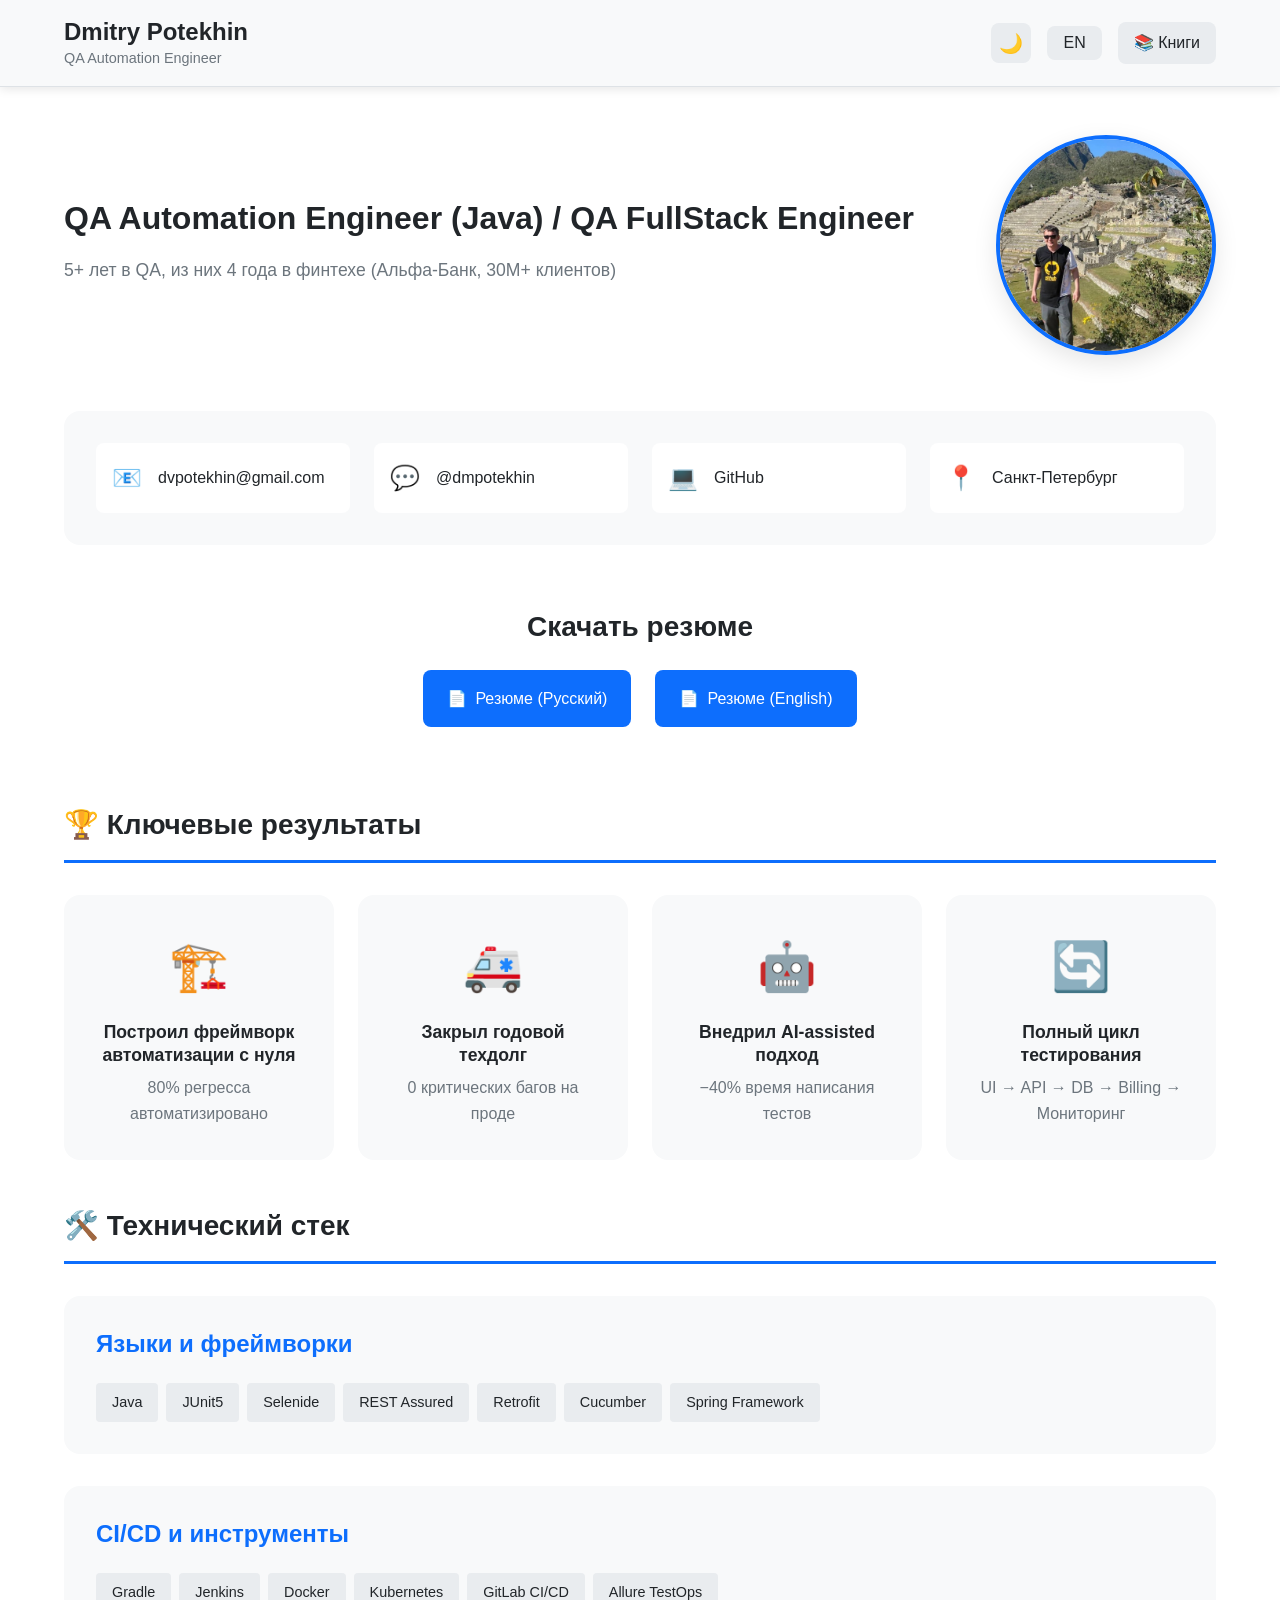
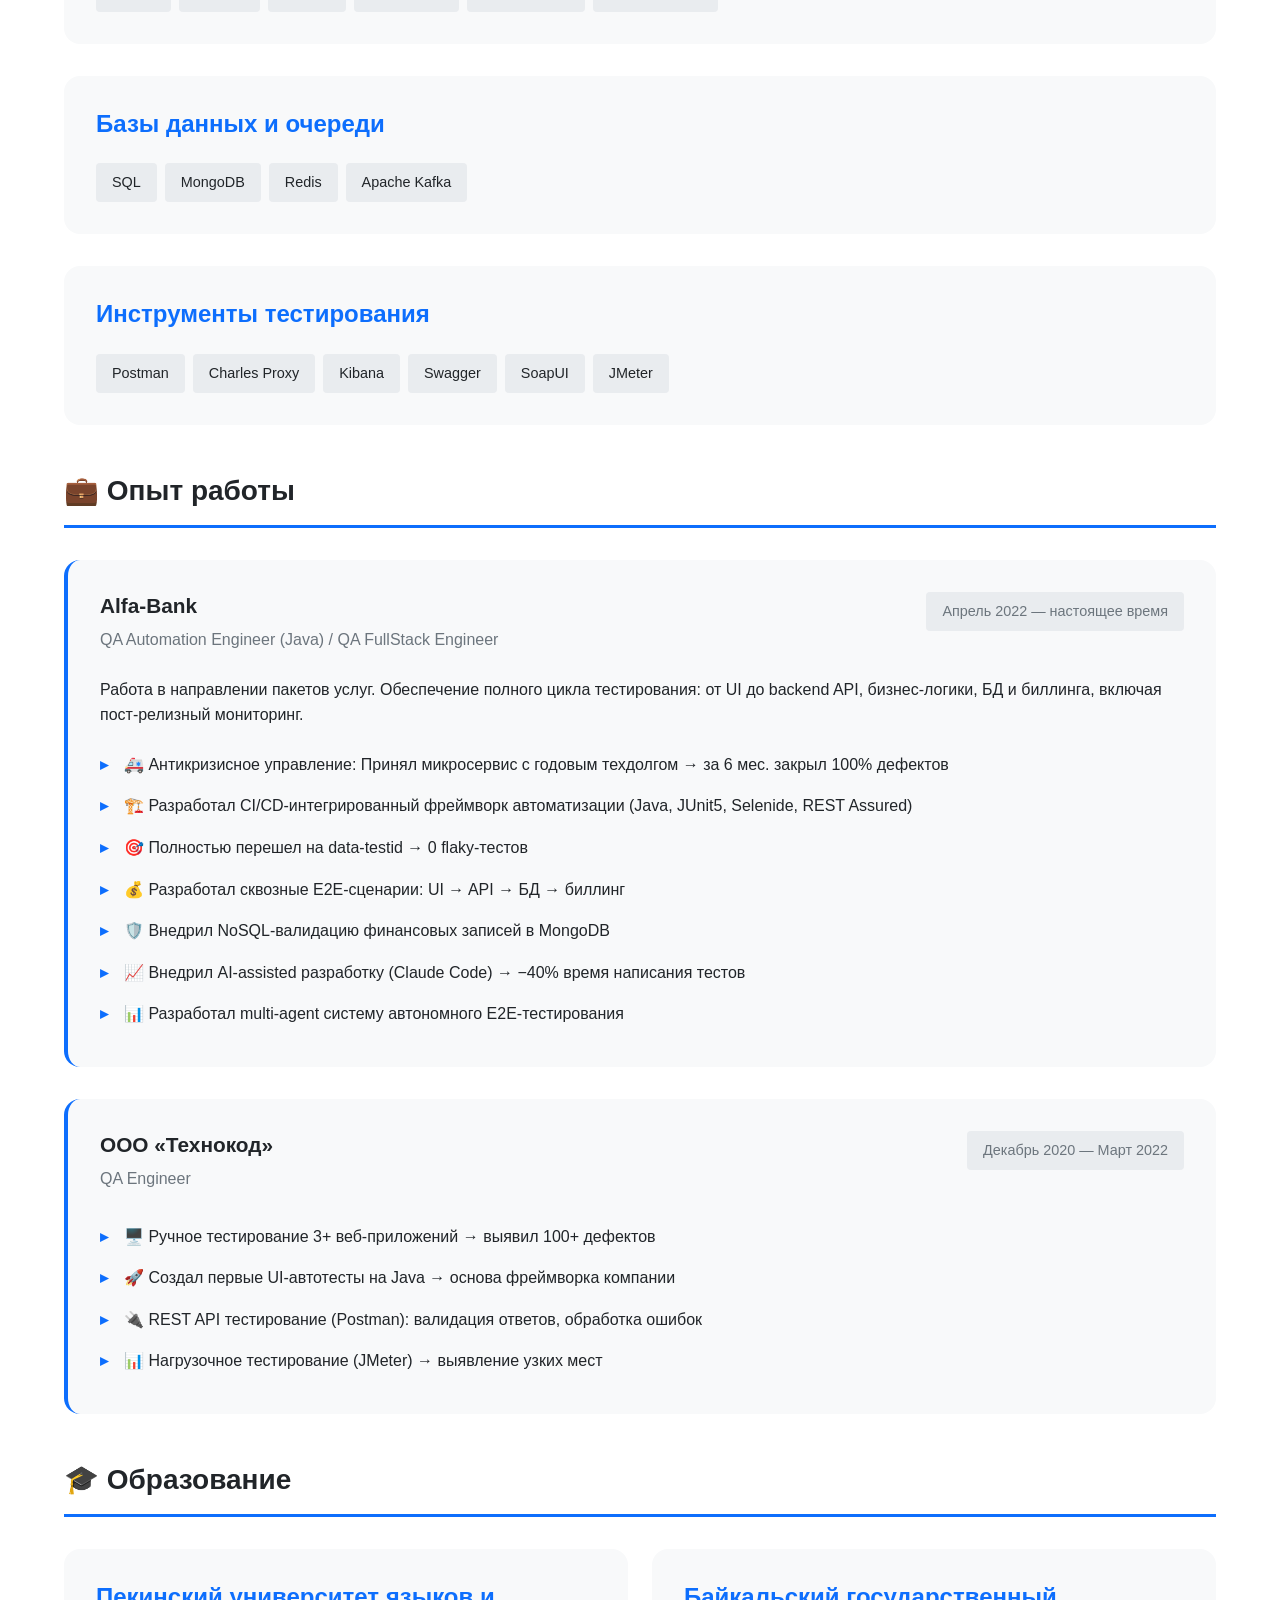
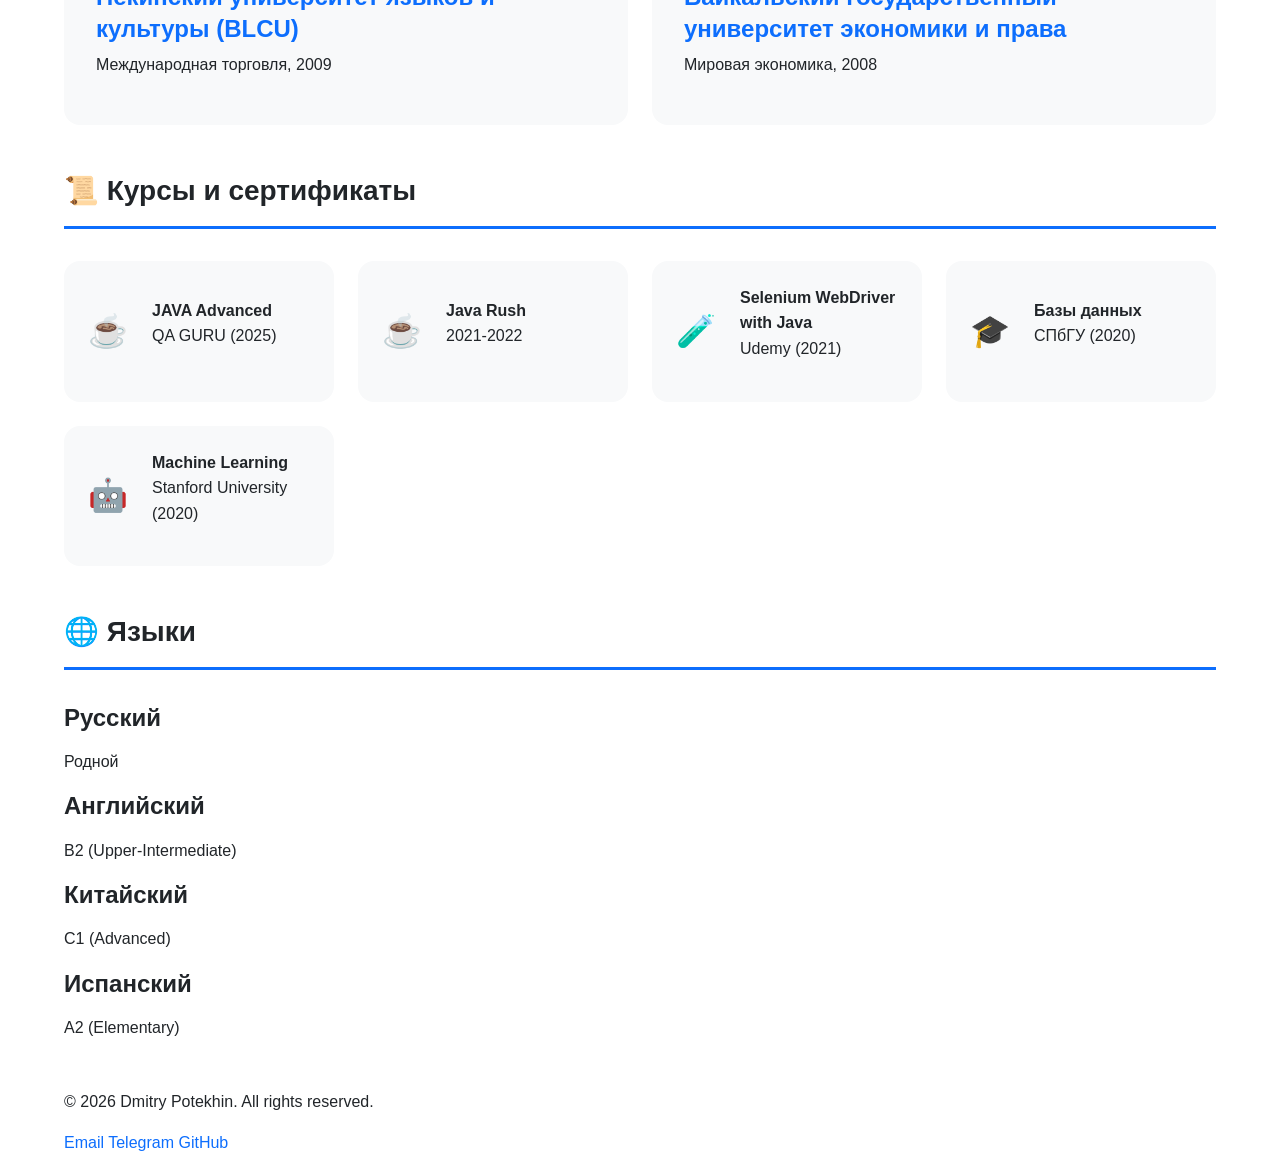
==== commit 47d4b241: "site portfolio" ====
--- a/index.html
+++ b/index.html
@@ -8,296 +8,294 @@
     <link rel="stylesheet" href="css/styles.css">
 </head>
 <body>
-    <!-- Header -->
-    <header>
-        <nav class="navbar">
-            <div class="container">
-                <div class="nav-brand">
-                    <h1>Dmitry Potekhin</h1>
-                    <p class="subtitle" data-lang-ru="QA Automation Engineer" data-lang-en="QA Automation Engineer">QA Automation Engineer</p>
-                </div>
-                <div class="nav-controls">
-                    <button id="theme-toggle" class="btn-icon" aria-label="Toggle theme">
-                        <span class="theme-icon">🌙</span>
-                    </button>
-                    <button id="lang-toggle" class="btn-lang" aria-label="Toggle language">
-                        <span id="current-lang">EN</span>
-                    </button>
-                    <a href="books.html" class="btn-nav" data-lang-ru="📚 Книги" data-lang-en="📚 Books">📚 Books</a>
-                </div>
-            </div>
-        </nav>
-    </header>
-
-    <!-- Main Content -->
-    <main class="container">
-        <!-- Hero Section -->
-        <section class="hero">
-            <div class="hero-content">
-                <h2 class="hero-title" data-lang-ru="QA Automation Engineer (Java) / QA FullStack Engineer" data-lang-en="QA Automation Engineer (Java) / QA FullStack Engineer">QA Automation Engineer (Java) / QA FullStack Engineer</h2>
-                <p class="hero-subtitle" data-lang-ru="5+ лет в QA, из них 4 года в финтехе (Альфа-Банк, 30M+ клиентов)" data-lang-en="5+ years in QA, including 4 years in fintech (Alfa-Bank, 30M+ clients)">5+ лет в QA, из них 4 года в финтехе (Альфа-Банк, 30M+ клиентов)</p>
-            </div>
-            <div class="hero-image">
-                <div class="profile-placeholder">
-                    <span>DP</span>
-                </div>
-            </div>
-        </section>
-
-        <!-- Contact Info -->
-        <section class="contact-info">
-            <div class="contact-grid">
-                <a href="mailto:dvpotekhin@gmail.com" class="contact-item">
-                    <span class="icon">📧</span>
-                    <span>dvpotekhin@gmail.com</span>
-                </a>
-                <a href="https://t.me/dmpotekhin" target="_blank" class="contact-item">
-                    <span class="icon">💬</span>
-                    <span>@dmpotekhin</span>
-                </a>
-                <a href="https://github.com/dmpotekhin" target="_blank" class="contact-item">
-                    <span class="icon">💻</span>
-                    <span>GitHub</span>
-                </a>
-                <div class="contact-item">
-                    <span class="icon">📍</span>
-                    <span data-lang-ru="Санкт-Петербург" data-lang-en="Saint Petersburg">Санкт-Петербург</span>
-                </div>
-            </div>
-        </section>
-
-        <!-- Download Resume -->
-        <section class="download-section">
-            <h3 data-lang-ru="Скачать резюме" data-lang-en="Download Resume">Скачать резюме</h3>
-            <div class="download-buttons">
-                <a href="downloads/resume_ru.pdf" download class="btn-download">
-                    <span>📄</span>
-                    <span data-lang-ru="Резюме (Русский)" data-lang-en="Resume (Russian)">Резюме (Русский)</span>
-                </a>
-                <a href="downloads/resume_en.pdf" download class="btn-download">
-                    <span>📄</span>
-                    <span data-lang-ru="Резюме (English)" data-lang-en="Resume (English)">Резюме (English)</span>
-                </a>
-            </div>
-        </section>
-
-        <!-- Key Results -->
-        <section class="section">
-            <h3 data-lang-ru="🏆 Ключевые результаты" data-lang-en="🏆 Key Achievements">🏆 Ключевые результаты</h3>
-            <div class="achievements-grid">
-                <div class="achievement-card">
-                    <div class="achievement-icon">🏗️</div>
-                    <h4 data-lang-ru="Построил фреймворк автоматизации с нуля" data-lang-en="Built automation framework from scratch">Построил фреймворк автоматизации с нуля</h4>
-                    <p data-lang-ru="80% регресса автоматизировано" data-lang-en="80% regression automated">80% регресса автоматизировано</p>
-                </div>
-                <div class="achievement-card">
-                    <div class="achievement-icon">🚑</div>
-                    <h4 data-lang-ru="Закрыл годовой техдолг" data-lang-en="Eliminated year-long technical debt">Закрыл годовой техдолг</h4>
-                    <p data-lang-ru="0 критических багов на проде" data-lang-en="0 critical bugs in production">0 критических багов на проде</p>
-                </div>
-                <div class="achievement-card">
-                    <div class="achievement-icon">🤖</div>
-                    <h4 data-lang-ru="Внедрил AI-assisted подход" data-lang-en="Implemented AI-assisted approach">Внедрил AI-assisted подход</h4>
-                    <p data-lang-ru="−40% время написания тестов" data-lang-en="−40% test writing time">−40% время написания тестов</p>
-                </div>
-                <div class="achievement-card">
-                    <div class="achievement-icon">🔄</div>
-                    <h4 data-lang-ru="Полный цикл тестирования" data-lang-en="Full testing cycle">Полный цикл тестирования</h4>
-                    <p data-lang-ru="UI → API → DB → Billing → Мониторинг" data-lang-en="UI → API → DB → Billing → Monitoring">UI → API → DB → Billing → Мониторинг</p>
-                </div>
-            </div>
-        </section>
-
-        <!-- Tech Stack -->
-        <section class="section">
-            <h3 data-lang-ru="🛠️ Технический стек" data-lang-en="🛠️ Tech Stack">🛠️ Технический стек</h3>
-            <div class="tech-stack">
-                <div class="tech-category">
-                    <h4 data-lang-ru="Языки и фреймворки" data-lang-en="Languages & Frameworks">Языки и фреймворки</h4>
-                    <div class="tech-tags">
-                        <span class="tag">Java</span>
-                        <span class="tag">JUnit5</span>
-                        <span class="tag">Selenide</span>
-                        <span class="tag">REST Assured</span>
-                        <span class="tag">Retrofit</span>
-                        <span class="tag">Cucumber</span>
-                        <span class="tag">Spring Framework</span>
-                    </div>
-                </div>
-                <div class="tech-category">
-                    <h4 data-lang-ru="CI/CD и инструменты" data-lang-en="CI/CD & Tools">CI/CD и инструменты</h4>
-                    <div class="tech-tags">
-                        <span class="tag">Gradle</span>
-                        <span class="tag">Jenkins</span>
-                        <span class="tag">Docker</span>
-                        <span class="tag">Kubernetes</span>
-                        <span class="tag">GitLab CI/CD</span>
-                        <span class="tag">Allure TestOps</span>
-                    </div>
-                </div>
-                <div class="tech-category">
-                    <h4 data-lang-ru="Базы данных и очереди" data-lang-en="Databases & Queues">Базы данных и очереди</h4>
-                    <div class="tech-tags">
-                        <span class="tag">SQL</span>
-                        <span class="tag">MongoDB</span>
-                        <span class="tag">Redis</span>
-                        <span class="tag">Apache Kafka</span>
-                    </div>
-                </div>
-                <div class="tech-category">
-                    <h4 data-lang-ru="Инструменты тестирования" data-lang-en="Testing Tools">Инструменты тестирования</h4>
-                    <div class="tech-tags">
-                        <span class="tag">Postman</span>
-                        <span class="tag">Charles Proxy</span>
-                        <span class="tag">Kibana</span>
-                        <span class="tag">Swagger</span>
-                        <span class="tag">SoapUI</span>
-                        <span class="tag">JMeter</span>
-                    </div>
-                </div>
-            </div>
-        </section>
-
-        <!-- Experience -->
-        <section class="section">
-            <h3 data-lang-ru="💼 Опыт работы" data-lang-en="💼 Work Experience">💼 Опыт работы</h3>
-            
-            <!-- Alfa-Bank -->
-            <div class="experience-card">
-                <div class="experience-header">
-                    <div>
-                        <h4>Alfa-Bank</h4>
-                        <p class="role">QA Automation Engineer (Java) / QA FullStack Engineer</p>
-                    </div>
-                    <div class="period" data-lang-ru="Апрель 2022 — настоящее время" data-lang-en="April 2022 — Present">Апрель 2022 — настоящее время</div>
-                </div>
-                <div class="experience-content">
-                    <p data-lang-ru="Работа в направлении пакетов услуг. Обеспечение полного цикла тестирования: от UI до backend API, бизнес-логики, БД и биллинга, включая пост-релизный мониторинг." data-lang-en="Working on service packages. Ensuring full testing cycle: from UI to backend API, business logic, databases, and billing, including post-release monitoring.">Работа в направлении пакетов услуг. Обеспечение полного цикла тестирования: от UI до backend API, бизнес-логики, БД и биллинга, включая пост-релизный мониторинг.</p>
-                    <ul>
-                        <li data-lang-ru="🚑 Антикризисное управление: Принял микросервис с годовым техдолгом → за 6 мес. закрыл 100% дефектов" data-lang-en="🚑 Crisis management: Took over microservice with year-long tech debt → closed 100% defects in 6 months">🚑 Антикризисное управление: Принял микросервис с годовым техдолгом → за 6 мес. закрыл 100% дефектов</li>
-                        <li data-lang-ru="🏗️ Разработал CI/CD-интегрированный фреймворк автоматизации (Java, JUnit5, Selenide, REST Assured)" data-lang-en="🏗️ Developed CI/CD-integrated automation framework (Java, JUnit5, Selenide, REST Assured)">🏗️ Разработал CI/CD-интегрированный фреймворк автоматизации (Java, JUnit5, Selenide, REST Assured)</li>
-                        <li data-lang-ru="🎯 Полностью перешел на data-testid → 0 flaky-тестов" data-lang-en="🎯 Completely migrated to data-testid → 0 flaky tests">🎯 Полностью перешел на data-testid → 0 flaky-тестов</li>
-                        <li data-lang-ru="💰 Разработал сквозные E2E-сценарии: UI → API → БД → биллинг" data-lang-en="💰 Developed end-to-end scenarios: UI → API → DB → billing">💰 Разработал сквозные E2E-сценарии: UI → API → БД → биллинг</li>
-                        <li data-lang-ru="🛡️ Внедрил NoSQL-валидацию финансовых записей в MongoDB" data-lang-en="🛡️ Implemented NoSQL validation of financial records in MongoDB">🛡️ Внедрил NoSQL-валидацию финансовых записей в MongoDB</li>
-                        <li data-lang-ru="📈 Внедрил AI-assisted разработку (Claude Code) → −40% время написания тестов" data-lang-en="📈 Implemented AI-assisted development (Claude Code) → −40% test writing time">📈 Внедрил AI-assisted разработку (Claude Code) → −40% время написания тестов</li>
-                        <li data-lang-ru="📊 Разработал multi-agent систему автономного E2E-тестирования" data-lang-en="📊 Developed multi-agent autonomous E2E testing system">📊 Разработал multi-agent систему автономного E2E-тестирования</li>
-                    </ul>
-                </div>
-            </div>
-
-            <!-- Technocode -->
-            <div class="experience-card">
-                <div class="experience-header">
-                    <div>
-                        <h4 data-lang-ru="ООО «Технокод»" data-lang-en="Technocode LLC">ООО «Технокод»</h4>
-                        <p class="role">QA Engineer</p>
-                    </div>
-                    <div class="period" data-lang-ru="Декабрь 2020 — Март 2022" data-lang-en="December 2020 — March 2022">Декабрь 2020 — Март 2022</div>
-                </div>
-                <div class="experience-content">
-                    <ul>
-                        <li data-lang-ru="🖥️ Ручное тестирование 3+ веб-приложений → выявил 100+ дефектов" data-lang-en="🖥️ Manual testing of 3+ web applications → found 100+ defects">🖥️ Ручное тестирование 3+ веб-приложений → выявил 100+ дефектов</li>
-                        <li data-lang-ru="🚀 Создал первые UI-автотесты на Java → основа фреймворка компании" data-lang-en="🚀 Created first UI autotests in Java → foundation of company framework">🚀 Создал первые UI-автотесты на Java → основа фреймворка компании</li>
-                        <li data-lang-ru="🔌 REST API тестирование (Postman): валидация ответов, обработка ошибок" data-lang-en="🔌 REST API testing (Postman): response validation, error handling">🔌 REST API тестирование (Postman): валидация ответов, обработка ошибок</li>
-                        <li data-lang-ru="📊 Нагрузочное тестирование (JMeter) → выявление узких мест" data-lang-en="📊 Performance testing (JMeter) → identifying bottlenecks">📊 Нагрузочное тестирование (JMeter) → выявление узких мест</li>
-                    </ul>
-                </div>
-            </div>
-        </section>
-
-        <!-- Education -->
-        <section class="section">
-            <h3 data-lang-ru="🎓 Образование" data-lang-en="🎓 Education">🎓 Образование</h3>
-            <div class="education-grid">
-                <div class="education-card">
-                    <h4 data-lang-ru="Пекинский университет языков и культуры (BLCU)" data-lang-en="Beijing Language and Culture University (BLCU)">Пекинский университет языков и культуры (BLCU)</h4>
-                    <p data-lang-ru="Международная торговля, 2009" data-lang-en="International Trade, 2009">Международная торговля, 2009</p>
-                </div>
-                <div class="education-card">
-                    <h4 data-lang-ru="Байкальский государственный университет экономики и права" data-lang-en="Baikal State University of Economics and Law">Байкальский государственный университет экономики и права</h4>
-                    <p data-lang-ru="Мировая экономика, 2008" data-lang-en="World Economy, 2008">Мировая экономика, 2008</p>
-                </div>
-            </div>
-        </section>
-
-        <!-- Certifications -->
-        <section class="section">
-            <h3 data-lang-ru="📜 Курсы и сертификаты" data-lang-en="📜 Courses & Certifications">📜 Курсы и сертификаты</h3>
-            <div class="certifications">
-                <div class="cert-item">
-                    <span class="cert-icon">☕</span>
-                    <div>
-                        <strong>JAVA Advanced</strong>
-                        <p>QA GURU (2025)</p>
-                    </div>
-                </div>
-                <div class="cert-item">
-                    <span class="cert-icon">☕</span>
-                    <div>
-                        <strong>Java Rush</strong>
-                        <p>2021-2022</p>
-                    </div>
-                </div>
-                <div class="cert-item">
-                    <span class="cert-icon">🧪</span>
-                    <div>
-                        <strong>Selenium WebDriver with Java</strong>
-                        <p>Udemy (2021)</p>
-                    </div>
-                </div>
-                <div class="cert-item">
-                    <span class="cert-icon">🎓</span>
-                    <div>
-                        <strong data-lang-ru="Базы данных" data-lang-en="Databases">Базы данных</strong>
-                        <p data-lang-ru="СПбГУ (2020)" data-lang-en="SPbSU (2020)">СПбГУ (2020)</p>
-                    </div>
-                </div>
-                <div class="cert-item">
-                    <span class="cert-icon">🤖</span>
-                    <div>
-                        <strong>Machine Learning</strong>
-                        <p>Stanford University (2020)</p>
-                    </div>
-                </div>
-            </div>
-        </section>
-
-        <!-- Languages -->
-        <section class="section">
-            <h3 data-lang-ru="🌐 Языки" data-lang-en="🌐 Languages">🌐 Языки</h3>
-            <div class="languages-grid">
-                <div class="language-card">
-                    <h4 data-lang-ru="Русский" data-lang-en="Russian">Русский</h4>
-                    <p data-lang-ru="Родной" data-lang-en="Native">Родной</p>
-                </div>
-                <div class="language-card">
-                    <h4 data-lang-ru="Английский" data-lang-en="English">Английский</h4>
-                    <p>B2 (Upper-Intermediate)</p>
-                </div>
-                <div class="language-card">
-                    <h4 data-lang-ru="Китайский" data-lang-en="Chinese">Китайский</h4>
-                    <p>C1 (Advanced)</p>
-                </div>
-                <div class="language-card">
-                    <h4 data-lang-ru="Испанский" data-lang-en="Spanish">Испанский</h4>
-                    <p>A2 (Elementary)</p>
-                </div>
-            </div>
-        </section>
-    </main>
-
-    <!-- Footer -->
-    <footer>
+<!-- Header -->
+<header>
+    <nav class="navbar">
         <div class="container">
-            <p>&copy; 2026 Dmitry Potekhin. All rights reserved.</p>
-            <div class="footer-links">
-                <a href="mailto:dvpotekhin@gmail.com">Email</a>
-                <a href="https://t.me/dmpotekhin" target="_blank">Telegram</a>
-                <a href="https://github.com/dmpotekhin" target="_blank">GitHub</a>
-            </div>
-        </div>
-    </footer>
-
-    <script src="js/main.js"></script>
+            <div class="nav-brand">
+                <h1>Dmitry Potekhin</h1>
+                <p class="subtitle" data-lang-ru="QA Automation Engineer" data-lang-en="QA Automation Engineer">QA Automation Engineer</p>
+            </div>
+            <div class="nav-controls">
+                <button id="theme-toggle" class="btn-icon" aria-label="Toggle theme">
+                    <span class="theme-icon">🌙</span>
+                </button>
+                <button id="lang-toggle" class="btn-lang" aria-label="Toggle language">
+                    <span id="current-lang">EN</span>
+                </button>
+                <a href="books.html" class="btn-nav" data-lang-ru="📚 Книги" data-lang-en="📚 Books">📚 Books</a>
+            </div>
+        </div>
+    </nav>
+</header>
+
+<!-- Main Content -->
+<main class="container">
+    <!-- Hero Section -->
+    <section class="hero">
+        <div class="hero-content">
+            <h2 class="hero-title" data-lang-ru="QA Automation Engineer (Java) / QA FullStack Engineer" data-lang-en="QA Automation Engineer (Java) / QA FullStack Engineer">QA Automation Engineer (Java) / QA FullStack Engineer</h2>
+            <p class="hero-subtitle" data-lang-ru="5+ лет в QA, из них 4 года в финтехе (Альфа-Банк, 30M+ клиентов)" data-lang-en="5+ years in QA, including 4 years in fintech (Alfa-Bank, 30M+ clients)">5+ лет в QA, из них 4 года в финтехе (Альфа-Банк, 30M+ клиентов)</p>
+        </div>
+        <div class="hero-image">
+            <img src="images/dmitry-potekhin-profile.jpg" alt="Dmitry Potekhin" class="profile-photo">
+        </div>
+    </section>
+
+    <!-- Contact Info -->
+    <section class="contact-info">
+        <div class="contact-grid">
+            <a href="mailto:dvpotekhin@gmail.com" class="contact-item">
+                <span class="icon">📧</span>
+                <span>dvpotekhin@gmail.com</span>
+            </a>
+            <a href="https://t.me/dmpotekhin" target="_blank" class="contact-item">
+                <span class="icon">💬</span>
+                <span>@dmpotekhin</span>
+            </a>
+            <a href="https://github.com/dmpotekhin" target="_blank" class="contact-item">
+                <span class="icon">💻</span>
+                <span>GitHub</span>
+            </a>
+            <div class="contact-item">
+                <span class="icon">📍</span>
+                <span data-lang-ru="Санкт-Петербург" data-lang-en="Saint Petersburg">Санкт-Петербург</span>
+            </div>
+        </div>
+    </section>
+
+    <!-- Download Resume -->
+    <section class="download-section">
+        <h3 data-lang-ru="Скачать резюме" data-lang-en="Download Resume">Скачать резюме</h3>
+        <div class="download-buttons">
+            <a href="downloads/resume_ru.pdf" download class="btn-download">
+                <span>📄</span>
+                <span data-lang-ru="Резюме (Русский)" data-lang-en="Resume (Russian)">Резюме (Русский)</span>
+            </a>
+            <a href="downloads/resume_en.pdf" download class="btn-download">
+                <span>📄</span>
+                <span data-lang-ru="Резюме (English)" data-lang-en="Resume (English)">Резюме (English)</span>
+            </a>
+        </div>
+    </section>
+
+    <!-- Key Results -->
+    <section class="section">
+        <h3 data-lang-ru="🏆 Ключевые результаты" data-lang-en="🏆 Key Achievements">🏆 Ключевые результаты</h3>
+        <div class="achievements-grid">
+            <div class="achievement-card">
+                <div class="achievement-icon">🏗️</div>
+                <h4 data-lang-ru="Построил фреймворк автоматизации с нуля" data-lang-en="Built automation framework from scratch">Построил фреймворк автоматизации с нуля</h4>
+                <p data-lang-ru="80% регресса автоматизировано" data-lang-en="80% regression automated">80% регресса автоматизировано</p>
+            </div>
+            <div class="achievement-card">
+                <div class="achievement-icon">🚑</div>
+                <h4 data-lang-ru="Закрыл годовой техдолг" data-lang-en="Eliminated year-long technical debt">Закрыл годовой техдолг</h4>
+                <p data-lang-ru="0 критических багов на проде" data-lang-en="0 critical bugs in production">0 критических багов на проде</p>
+            </div>
+            <div class="achievement-card">
+                <div class="achievement-icon">🤖</div>
+                <h4 data-lang-ru="Внедрил AI-assisted подход" data-lang-en="Implemented AI-assisted approach">Внедрил AI-assisted подход</h4>
+                <p data-lang-ru="−40% время написания тестов" data-lang-en="−40% test writing time">−40% время написания тестов</p>
+            </div>
+            <div class="achievement-card">
+                <div class="achievement-icon">🔄</div>
+                <h4 data-lang-ru="Полный цикл тестирования" data-lang-en="Full testing cycle">Полный цикл тестирования</h4>
+                <p data-lang-ru="UI → API → DB → Billing → Мониторинг" data-lang-en="UI → API → DB → Billing → Monitoring">UI → API → DB → Billing → Мониторинг</p>
+            </div>
+        </div>
+    </section>
+
+    <!-- Tech Stack -->
+    <section class="section">
+        <h3 data-lang-ru="🛠️ Технический стек" data-lang-en="🛠️ Tech Stack">🛠️ Технический стек</h3>
+        <div class="tech-stack">
+            <div class="tech-category">
+                <h4 data-lang-ru="Языки и фреймворки" data-lang-en="Languages & Frameworks">Языки и фреймворки</h4>
+                <div class="tech-tags">
+                    <span class="tag">Java</span>
+                    <span class="tag">JUnit5</span>
+                    <span class="tag">Selenide</span>
+                    <span class="tag">REST Assured</span>
+                    <span class="tag">Retrofit</span>
+                    <span class="tag">Cucumber</span>
+                    <span class="tag">Spring Framework</span>
+                </div>
+            </div>
+            <div class="tech-category">
+                <h4 data-lang-ru="CI/CD и инструменты" data-lang-en="CI/CD & Tools">CI/CD и инструменты</h4>
+                <div class="tech-tags">
+                    <span class="tag">Gradle</span>
+                    <span class="tag">Jenkins</span>
+                    <span class="tag">Docker</span>
+                    <span class="tag">Kubernetes</span>
+                    <span class="tag">GitLab CI/CD</span>
+                    <span class="tag">Allure TestOps</span>
+                </div>
+            </div>
+            <div class="tech-category">
+                <h4 data-lang-ru="Базы данных и очереди" data-lang-en="Databases & Queues">Базы данных и очереди</h4>
+                <div class="tech-tags">
+                    <span class="tag">SQL</span>
+                    <span class="tag">MongoDB</span>
+                    <span class="tag">Redis</span>
+                    <span class="tag">Apache Kafka</span>
+                </div>
+            </div>
+            <div class="tech-category">
+                <h4 data-lang-ru="Инструменты тестирования" data-lang-en="Testing Tools">Инструменты тестирования</h4>
+                <div class="tech-tags">
+                    <span class="tag">Postman</span>
+                    <span class="tag">Charles Proxy</span>
+                    <span class="tag">Kibana</span>
+                    <span class="tag">Swagger</span>
+                    <span class="tag">SoapUI</span>
+                    <span class="tag">JMeter</span>
+                </div>
+            </div>
+        </div>
+    </section>
+
+    <!-- Experience -->
+    <section class="section">
+        <h3 data-lang-ru="💼 Опыт работы" data-lang-en="💼 Work Experience">💼 Опыт работы</h3>
+
+        <!-- Alfa-Bank -->
+        <div class="experience-card">
+            <div class="experience-header">
+                <div>
+                    <h4>Alfa-Bank</h4>
+                    <p class="role">QA Automation Engineer (Java) / QA FullStack Engineer</p>
+                </div>
+                <div class="period" data-lang-ru="Апрель 2022 — настоящее время" data-lang-en="April 2022 — Present">Апрель 2022 — настоящее время</div>
+            </div>
+            <div class="experience-content">
+                <p data-lang-ru="Работа в направлении пакетов услуг. Обеспечение полного цикла тестирования: от UI до backend API, бизнес-логики, БД и биллинга, включая пост-релизный мониторинг." data-lang-en="Working on service packages. Ensuring full testing cycle: from UI to backend API, business logic, databases, and billing, including post-release monitoring.">Работа в направлении пакетов услуг. Обеспечение полного цикла тестирования: от UI до backend API, бизнес-логики, БД и биллинга, включая пост-релизный мониторинг.</p>
+                <ul>
+                    <li data-lang-ru="🚑 Антикризисное управление: Принял микросервис с годовым техдолгом → за 6 мес. закрыл 100% дефектов" data-lang-en="🚑 Crisis management: Took over microservice with year-long tech debt → closed 100% defects in 6 months">🚑 Антикризисное управление: Принял микросервис с годовым техдолгом → за 6 мес. закрыл 100% дефектов</li>
+                    <li data-lang-ru="🏗️ Разработал CI/CD-интегрированный фреймворк автоматизации (Java, JUnit5, Selenide, REST Assured)" data-lang-en="🏗️ Developed CI/CD-integrated automation framework (Java, JUnit5, Selenide, REST Assured)">🏗️ Разработал CI/CD-интегрированный фреймворк автоматизации (Java, JUnit5, Selenide, REST Assured)</li>
+                    <li data-lang-ru="🎯 Полностью перешел на data-testid → 0 flaky-тестов" data-lang-en="🎯 Completely migrated to data-testid → 0 flaky tests">🎯 Полностью перешел на data-testid → 0 flaky-тестов</li>
+                    <li data-lang-ru="💰 Разработал сквозные E2E-сценарии: UI → API → БД → биллинг" data-lang-en="💰 Developed end-to-end scenarios: UI → API → DB → billing">💰 Разработал сквозные E2E-сценарии: UI → API → БД → биллинг</li>
+                    <li data-lang-ru="🛡️ Внедрил NoSQL-валидацию финансовых записей в MongoDB" data-lang-en="🛡️ Implemented NoSQL validation of financial records in MongoDB">🛡️ Внедрил NoSQL-валидацию финансовых записей в MongoDB</li>
+                    <li data-lang-ru="📈 Внедрил AI-assisted разработку (Claude Code) → −40% время написания тестов" data-lang-en="📈 Implemented AI-assisted development (Claude Code) → −40% test writing time">📈 Внедрил AI-assisted разработку (Claude Code) → −40% время написания тестов</li>
+                    <li data-lang-ru="📊 Разработал multi-agent систему автономного E2E-тестирования" data-lang-en="📊 Developed multi-agent autonomous E2E testing system">📊 Разработал multi-agent систему автономного E2E-тестирования</li>
+                </ul>
+            </div>
+        </div>
+
+        <!-- Technocode -->
+        <div class="experience-card">
+            <div class="experience-header">
+                <div>
+                    <h4 data-lang-ru="ООО «Технокод»" data-lang-en="Technocode LLC">ООО «Технокод»</h4>
+                    <p class="role">QA Engineer</p>
+                </div>
+                <div class="period" data-lang-ru="Декабрь 2020 — Март 2022" data-lang-en="December 2020 — March 2022">Декабрь 2020 — Март 2022</div>
+            </div>
+            <div class="experience-content">
+                <ul>
+                    <li data-lang-ru="🖥️ Ручное тестирование 3+ веб-приложений → выявил 100+ дефектов" data-lang-en="🖥️ Manual testing of 3+ web applications → found 100+ defects">🖥️ Ручное тестирование 3+ веб-приложений → выявил 100+ дефектов</li>
+                    <li data-lang-ru="🚀 Создал первые UI-автотесты на Java → основа фреймворка компании" data-lang-en="🚀 Created first UI autotests in Java → foundation of company framework">🚀 Создал первые UI-автотесты на Java → основа фреймворка компании</li>
+                    <li data-lang-ru="🔌 REST API тестирование (Postman): валидация ответов, обработка ошибок" data-lang-en="🔌 REST API testing (Postman): response validation, error handling">🔌 REST API тестирование (Postman): валидация ответов, обработка ошибок</li>
+                    <li data-lang-ru="📊 Нагрузочное тестирование (JMeter) → выявление узких мест" data-lang-en="📊 Performance testing (JMeter) → identifying bottlenecks">📊 Нагрузочное тестирование (JMeter) → выявление узких мест</li>
+                </ul>
+            </div>
+        </div>
+    </section>
+
+    <!-- Education -->
+    <section class="section">
+        <h3 data-lang-ru="🎓 Образование" data-lang-en="🎓 Education">🎓 Образование</h3>
+        <div class="education-grid">
+            <div class="education-card">
+                <h4 data-lang-ru="Пекинский университет языков и культуры (BLCU)" data-lang-en="Beijing Language and Culture University (BLCU)">Пекинский университет языков и культуры (BLCU)</h4>
+                <p data-lang-ru="Международная торговля, 2009" data-lang-en="International Trade, 2009">Международная торговля, 2009</p>
+            </div>
+            <div class="education-card">
+                <h4 data-lang-ru="Байкальский государственный университет экономики и права" data-lang-en="Baikal State University of Economics and Law">Байкальский государственный университет экономики и права</h4>
+                <p data-lang-ru="Мировая экономика, 2008" data-lang-en="World Economy, 2008">Мировая экономика, 2008</p>
+            </div>
+        </div>
+    </section>
+
+    <!-- Certifications -->
+    <section class="section">
+        <h3 data-lang-ru="📜 Курсы и сертификаты" data-lang-en="📜 Courses & Certifications">📜 Курсы и сертификаты</h3>
+        <div class="certifications">
+            <div class="cert-item">
+                <span class="cert-icon">☕</span>
+                <div>
+                    <strong>JAVA Advanced</strong>
+                    <p>QA GURU (2025)</p>
+                </div>
+            </div>
+            <div class="cert-item">
+                <span class="cert-icon">☕</span>
+                <div>
+                    <strong>Java Rush</strong>
+                    <p>2021-2022</p>
+                </div>
+            </div>
+            <div class="cert-item">
+                <span class="cert-icon">🧪</span>
+                <div>
+                    <strong>Selenium WebDriver with Java</strong>
+                    <p>Udemy (2021)</p>
+                </div>
+            </div>
+            <div class="cert-item">
+                <span class="cert-icon">🎓</span>
+                <div>
+                    <strong data-lang-ru="Базы данных" data-lang-en="Databases">Базы данных</strong>
+                    <p data-lang-ru="СПбГУ (2020)" data-lang-en="SPbSU (2020)">СПбГУ (2020)</p>
+                </div>
+            </div>
+            <div class="cert-item">
+                <span class="cert-icon">🤖</span>
+                <div>
+                    <strong>Machine Learning</strong>
+                    <p>Stanford University (2020)</p>
+                </div>
+            </div>
+        </div>
+    </section>
+
+    <!-- Languages -->
+    <section class="section">
+        <h3 data-lang-ru="🌐 Языки" data-lang-en="🌐 Languages">🌐 Языки</h3>
+        <div class="languages-grid">
+            <div class="language-card">
+                <h4 data-lang-ru="Русский" data-lang-en="Russian">Русский</h4>
+                <p data-lang-ru="Родной" data-lang-en="Native">Родной</p>
+            </div>
+            <div class="language-card">
+                <h4 data-lang-ru="Английский" data-lang-en="English">Английский</h4>
+                <p>B2 (Upper-Intermediate)</p>
+            </div>
+            <div class="language-card">
+                <h4 data-lang-ru="Китайский" data-lang-en="Chinese">Китайский</h4>
+                <p>C1 (Advanced)</p>
+            </div>
+            <div class="language-card">
+                <h4 data-lang-ru="Испанский" data-lang-en="Spanish">Испанский</h4>
+                <p>A2 (Elementary)</p>
+            </div>
+        </div>
+    </section>
+</main>
+
+<!-- Footer -->
+<footer>
+    <div class="container">
+        <p>&copy; 2026 Dmitry Potekhin. All rights reserved.</p>
+        <div class="footer-links">
+            <a href="mailto:dvpotekhin@gmail.com">Email</a>
+            <a href="https://t.me/dmpotekhin" target="_blank">Telegram</a>
+            <a href="https://github.com/dmpotekhin" target="_blank">GitHub</a>
+        </div>
+    </div>
+</footer>
+
+<script src="js/main.js"></script>
 </body>
-</html>
+</html>
--- a/css/styles.css
+++ b/css/styles.css
@@ -216,18 +216,19 @@
     color: var(--text-secondary);
 }
 
-.profile-placeholder {
-    width: 150px;
-    height: 150px;
+.profile-photo {
+    width: 220px;
+    height: 220px;
     border-radius: 50%;
-    background: linear-gradient(135deg, var(--accent-primary), var(--accent-secondary));
-    display: flex;
-    align-items: center;
-    justify-content: center;
-    font-size: 3rem;
-    font-weight: bold;
-    color: white;
-    box-shadow: 0 4px 20px var(--shadow);
+    object-fit: cover;
+    border: 4px solid var(--accent-primary);
+    box-shadow: 0 8px 24px var(--shadow);
+    transition: all var(--transition-normal);
+}
+
+.profile-photo:hover {
+    transform: scale(1.03);
+    box-shadow: 0 12px 32px var(--shadow-hover);
 }
 
 /* ========================================
@@ -488,338 +489,4 @@
     flex-shrink: 0;
 }
 
-.cert-item strong {
-    display: block;
-    color: var(--text-primary);
-    margin-bottom: var(--spacing-xs);
-}
-
-.cert-item p {
-    color: var(--text-secondary);
-    font-size: 0.9rem;
-    margin: 0;
-}
-
-/* ========================================
-   Languages
-   ======================================== */
-.languages-grid {
-    display: grid;
-    grid-template-columns: repeat(auto-fit, minmax(200px, 1fr));
-    gap: var(--spacing-md);
-}
-
-.language-card {
-    background-color: var(--bg-secondary);
-    padding: var(--spacing-lg);
-    border-radius: var(--radius-lg);
-    text-align: center;
-    transition: all var(--transition-fast);
-}
-
-.language-card:hover {
-    transform: scale(1.05);
-    box-shadow: 0 6px 20px var(--shadow-hover);
-}
-
-.language-card h4 {
-    color: var(--accent-primary);
-    margin-bottom: var(--spacing-xs);
-}
-
-.language-card p {
-    color: var(--text-secondary);
-    margin: 0;
-}
-
-/* ========================================
-   Books Page
-   ======================================== */
-.books-header {
-    text-align: center;
-    padding: var(--spacing-xl) 0;
-}
-
-.books-header h2 {
-    font-size: 2.5rem;
-    margin-bottom: var(--spacing-sm);
-}
-
-.books-count {
-    font-size: 1.2rem;
-    color: var(--text-secondary);
-}
-
-.books-controls {
-    background-color: var(--bg-secondary);
-    padding: var(--spacing-lg);
-    border-radius: var(--radius-lg);
-    margin-bottom: var(--spacing-lg);
-    display: grid;
-    gap: var(--spacing-md);
-}
-
-.search-box {
-    position: relative;
-}
-
-.search-box input {
-    width: 100%;
-    padding: var(--spacing-sm) var(--spacing-lg);
-    padding-right: 3rem;
-    border: 2px solid var(--border-color);
-    border-radius: var(--radius-md);
-    font-size: 1rem;
-    background-color: var(--bg-primary);
-    color: var(--text-primary);
-    transition: all var(--transition-fast);
-}
-
-.search-box input:focus {
-    outline: none;
-    border-color: var(--accent-primary);
-    box-shadow: 0 0 0 3px rgba(13, 110, 253, 0.1);
-}
-
-.search-icon {
-    position: absolute;
-    right: var(--spacing-sm);
-    top: 50%;
-    transform: translateY(-50%);
-    font-size: 1.2rem;
-    pointer-events: none;
-}
-
-.filter-section, .sort-section {
-    display: flex;
-    align-items: center;
-    gap: var(--spacing-sm);
-    flex-wrap: wrap;
-}
-
-.filter-section label, .sort-section label {
-    font-weight: 500;
-    color: var(--text-primary);
-}
-
-.filter-section select, .sort-section select {
-    flex: 1;
-    min-width: 200px;
-    padding: var(--spacing-xs) var(--spacing-sm);
-    border: 2px solid var(--border-color);
-    border-radius: var(--radius-md);
-    background-color: var(--bg-primary);
-    color: var(--text-primary);
-    font-size: 1rem;
-    cursor: pointer;
-    transition: all var(--transition-fast);
-}
-
-.filter-section select:focus, .sort-section select:focus {
-    outline: none;
-    border-color: var(--accent-primary);
-}
-
-.results-info {
-    text-align: center;
-    margin-bottom: var(--spacing-md);
-    color: var(--text-secondary);
-}
-
-.books-grid {
-    display: grid;
-    grid-template-columns: repeat(auto-fill, minmax(280px, 1fr));
-    gap: var(--spacing-md);
-    margin-bottom: var(--spacing-xl);
-}
-
-.book-card {
-    background-color: var(--bg-secondary);
-    padding: var(--spacing-lg);
-    border-radius: var(--radius-lg);
-    transition: all var(--transition-fast);
-    border: 2px solid transparent;
-    cursor: default;
-}
-
-.book-card:hover {
-    transform: translateY(-5px);
-    box-shadow: 0 8px 24px var(--shadow-hover);
-    border-color: var(--accent-primary);
-}
-
-.book-card .book-icon {
-    font-size: 2.5rem;
-    margin-bottom: var(--spacing-sm);
-    text-align: center;
-}
-
-.book-card .book-title {
-    font-size: 1rem;
-    font-weight: 600;
-    margin-bottom: var(--spacing-sm);
-    color: var(--text-primary);
-    min-height: 3rem;
-    display: -webkit-box;
-    -webkit-line-clamp: 2;
-    -webkit-box-orient: vertical;
-    overflow: hidden;
-}
-
-.book-card .book-author {
-    color: var(--text-secondary);
-    font-size: 0.9rem;
-    padding: var(--spacing-xs) var(--spacing-sm);
-    background-color: var(--bg-tertiary);
-    border-radius: var(--radius-sm);
-    display: inline-block;
-}
-
-.no-results {
-    text-align: center;
-    padding: var(--spacing-xl);
-    background-color: var(--bg-secondary);
-    border-radius: var(--radius-lg);
-    margin: var(--spacing-xl) 0;
-}
-
-.no-results p {
-    font-size: 1.1rem;
-    color: var(--text-secondary);
-}
-
-.loading {
-    text-align: center;
-    padding: var(--spacing-xl);
-    display: none;
-}
-
-.spinner {
-    border: 4px solid var(--border-color);
-    border-top: 4px solid var(--accent-primary);
-    border-radius: 50%;
-    width: 50px;
-    height: 50px;
-    animation: spin 1s linear infinite;
-    margin: 0 auto var(--spacing-md);
-}
-
-@keyframes spin {
-    0% { transform: rotate(0deg); }
-    100% { transform: rotate(360deg); }
-}
-
-/* ========================================
-   Footer
-   ======================================== */
-footer {
-    background-color: var(--bg-secondary);
-    border-top: 1px solid var(--border-color);
-    padding: var(--spacing-lg) 0;
-    margin-top: var(--spacing-xl);
-}
-
-footer .container {
-    display: flex;
-    justify-content: space-between;
-    align-items: center;
-    flex-wrap: wrap;
-    gap: var(--spacing-md);
-}
-
-footer p {
-    color: var(--text-secondary);
-    margin: 0;
-}
-
-.footer-links {
-    display: flex;
-    gap: var(--spacing-md);
-}
-
-.footer-links a {
-    color: var(--text-secondary);
-    transition: color var(--transition-fast);
-}
-
-.footer-links a:hover {
-    color: var(--accent-primary);
-}
-
-/* ========================================
-   Responsive Design
-   ======================================== */
-@media (max-width: 768px) {
-    .hero {
-        grid-template-columns: 1fr;
-        text-align: center;
-    }
-    
-    .profile-placeholder {
-        margin: 0 auto;
-    }
-    
-    .hero-title {
-        font-size: 1.5rem;
-    }
-    
-    .contact-grid {
-        grid-template-columns: 1fr;
-    }
-    
-    .achievements-grid {
-        grid-template-columns: 1fr;
-    }
-    
-    .experience-header {
-        flex-direction: column;
-        align-items: flex-start;
-    }
-    
-    .nav-controls {
-        width: 100%;
-        justify-content: space-between;
-    }
-    
-    .books-grid {
-        grid-template-columns: 1fr;
-    }
-    
-    footer .container {
-        flex-direction: column;
-        text-align: center;
-    }
-    
-    h1 { font-size: 2rem; }
-    h2 { font-size: 1.75rem; }
-    h3 { font-size: 1.5rem; }
-}
-
-@media (max-width: 480px) {
-    .download-buttons {
-        flex-direction: column;
-        width: 100%;
-    }
-    
-    .btn-download {
-        width: 100%;
-    }
-}
-
-/* ========================================
-   Print Styles
-   ======================================== */
-@media print {
-    header, footer, .nav-controls, .download-section {
-        display: none;
-    }
-    
-    body {
-        background: white;
-        color: black;
-    }
-    
-    .section {
-        page-break-inside: avoid;
-    }
-}
+.c
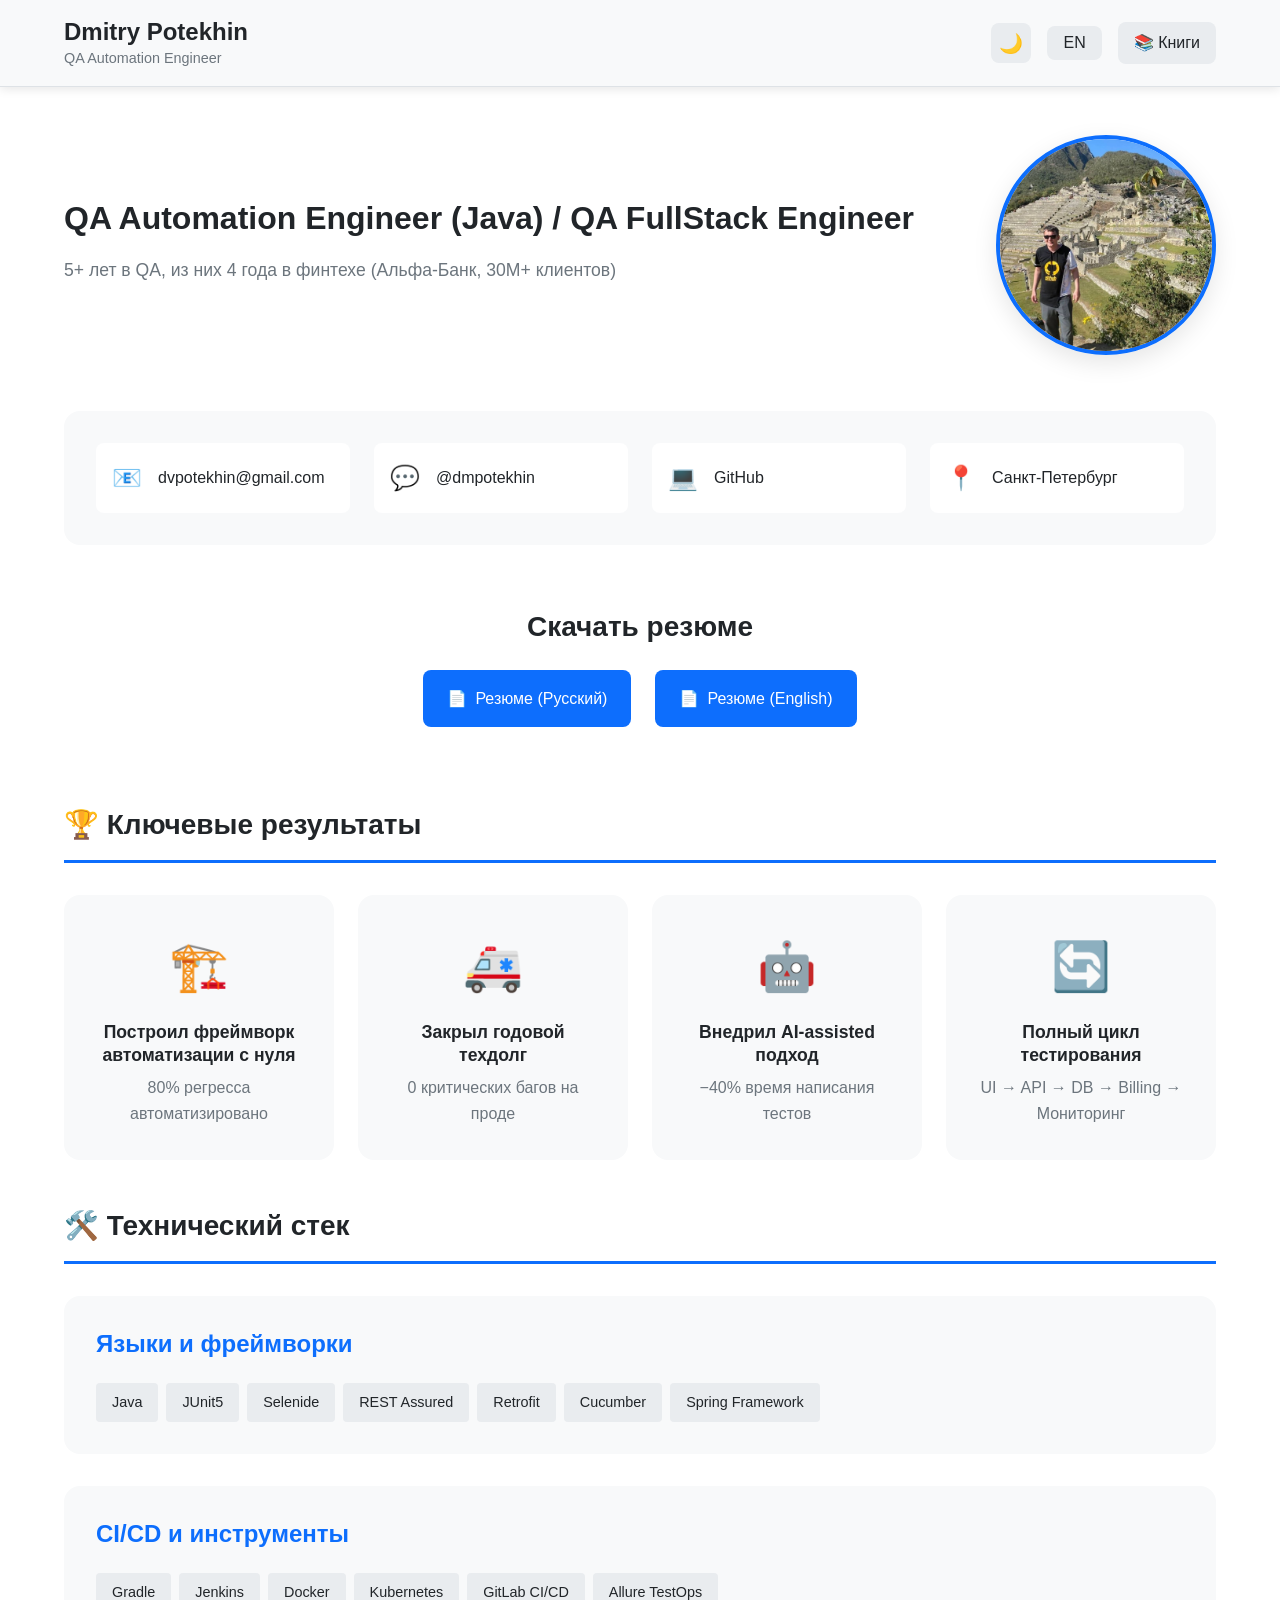
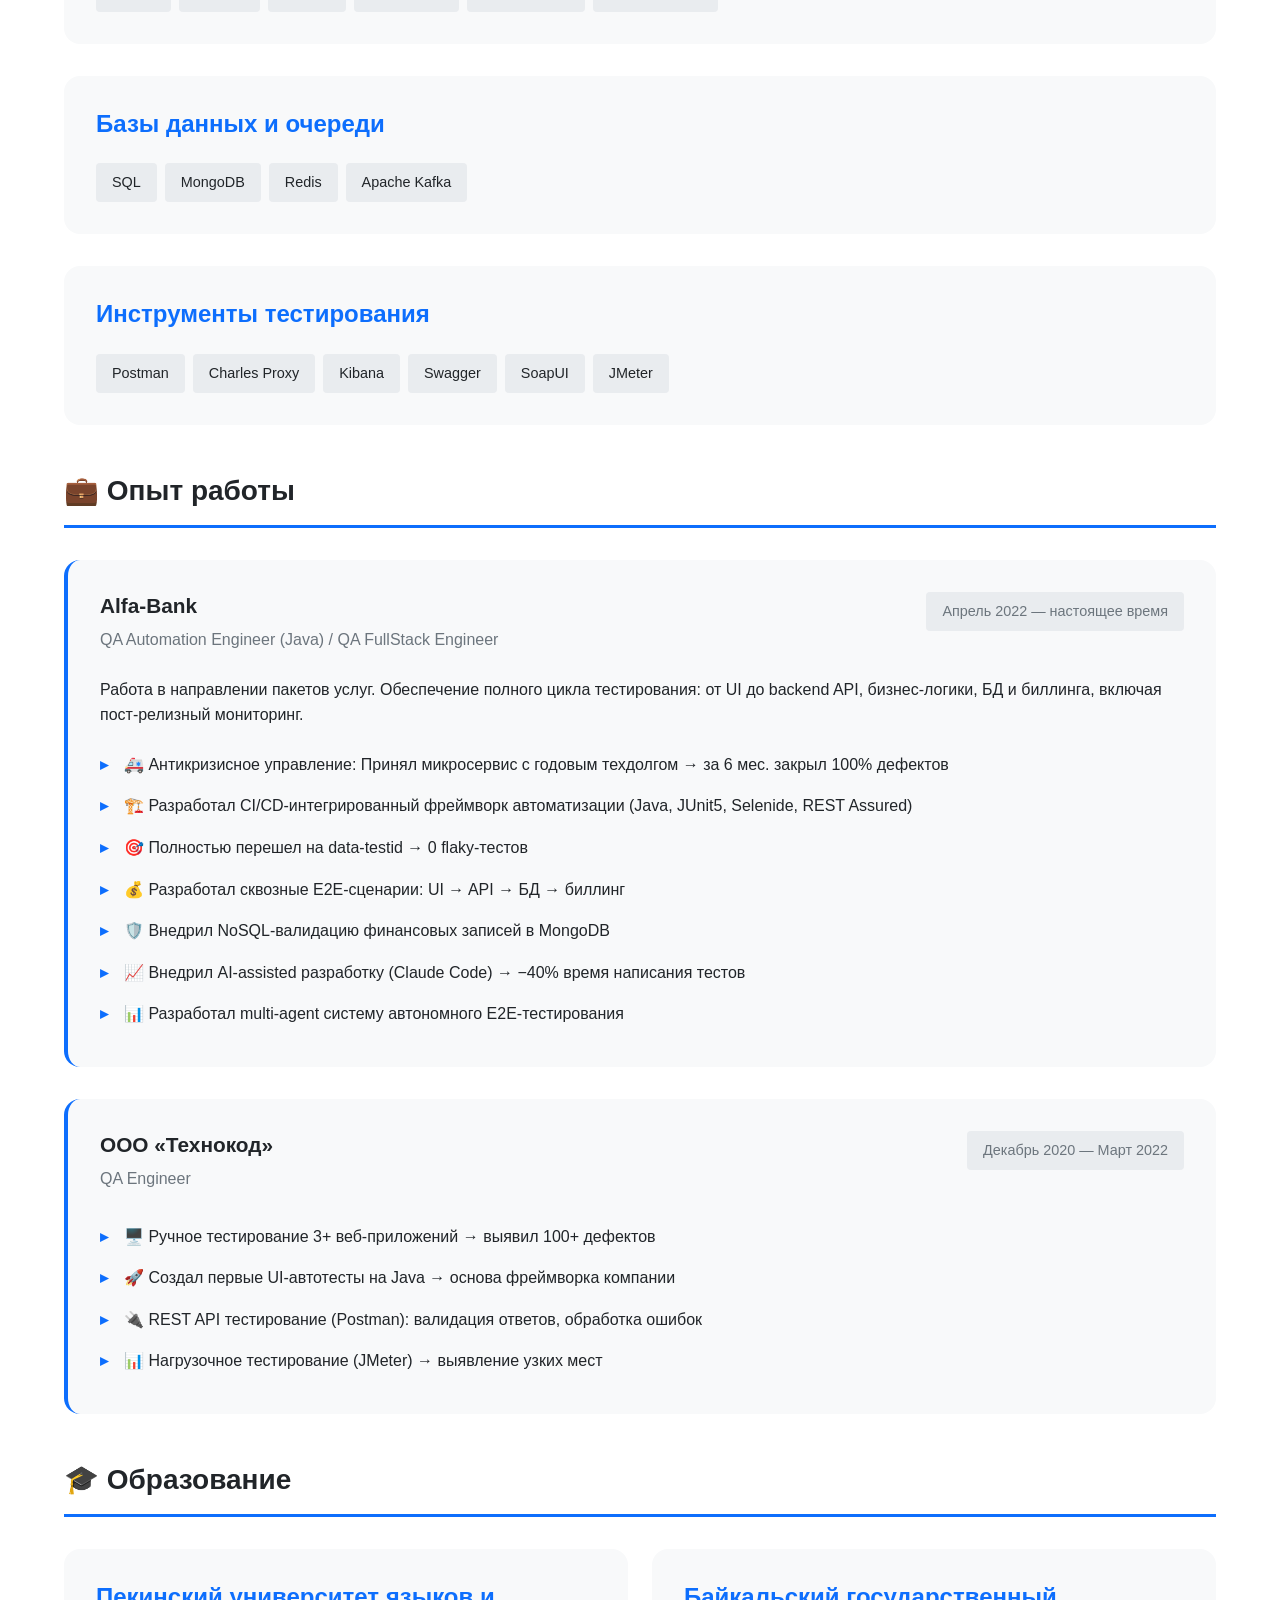
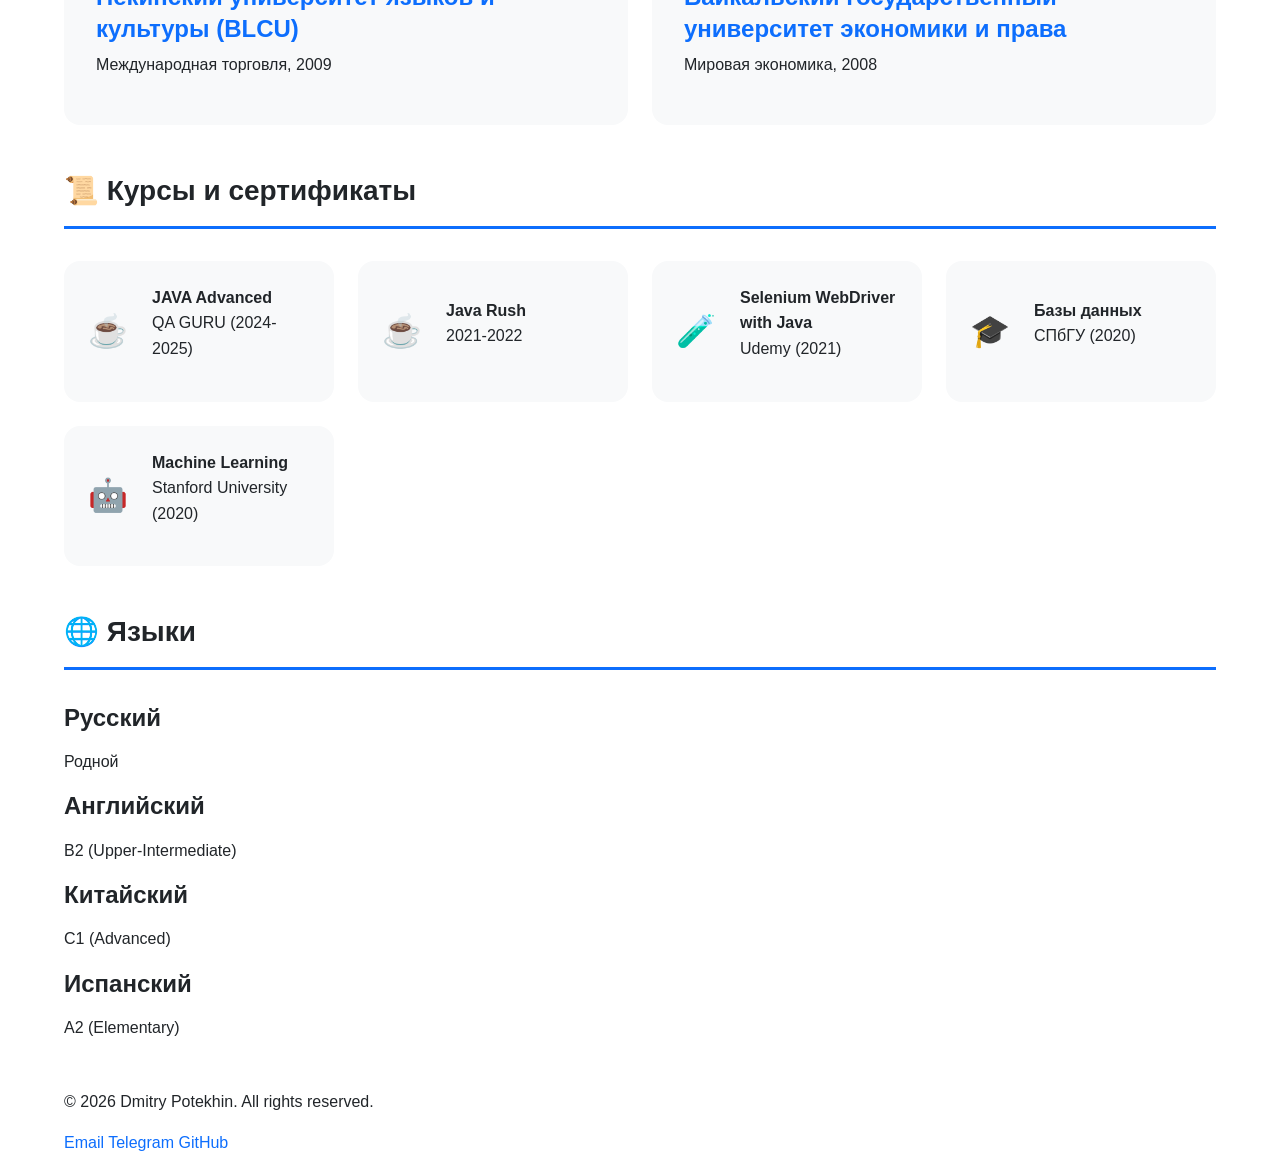
==== commit 8a484bd5: "site portfolio" ====
--- a/index.html
+++ b/index.html
@@ -226,7 +226,7 @@
                 <span class="cert-icon">☕</span>
                 <div>
                     <strong>JAVA Advanced</strong>
-                    <p>QA GURU (2025)</p>
+                    <p>QA GURU (2024-2025)</p>
                 </div>
             </div>
             <div class="cert-item">
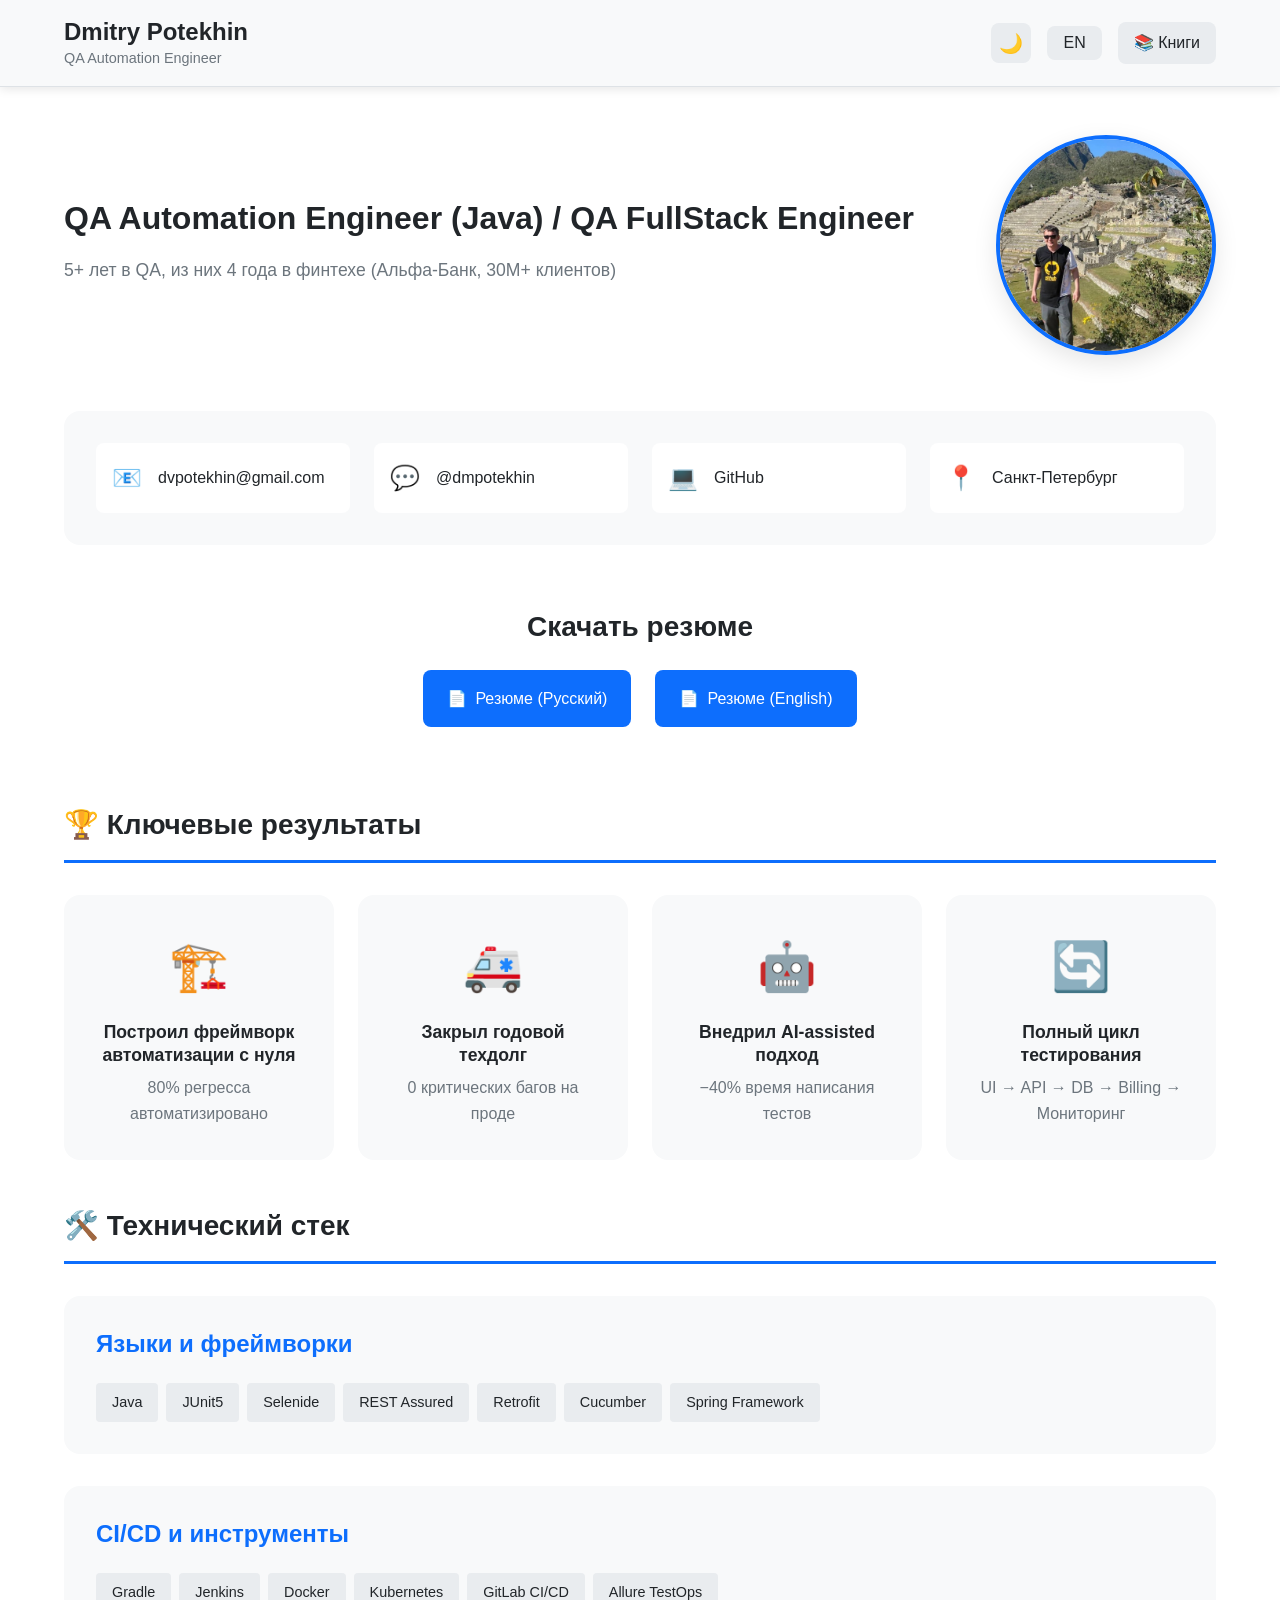
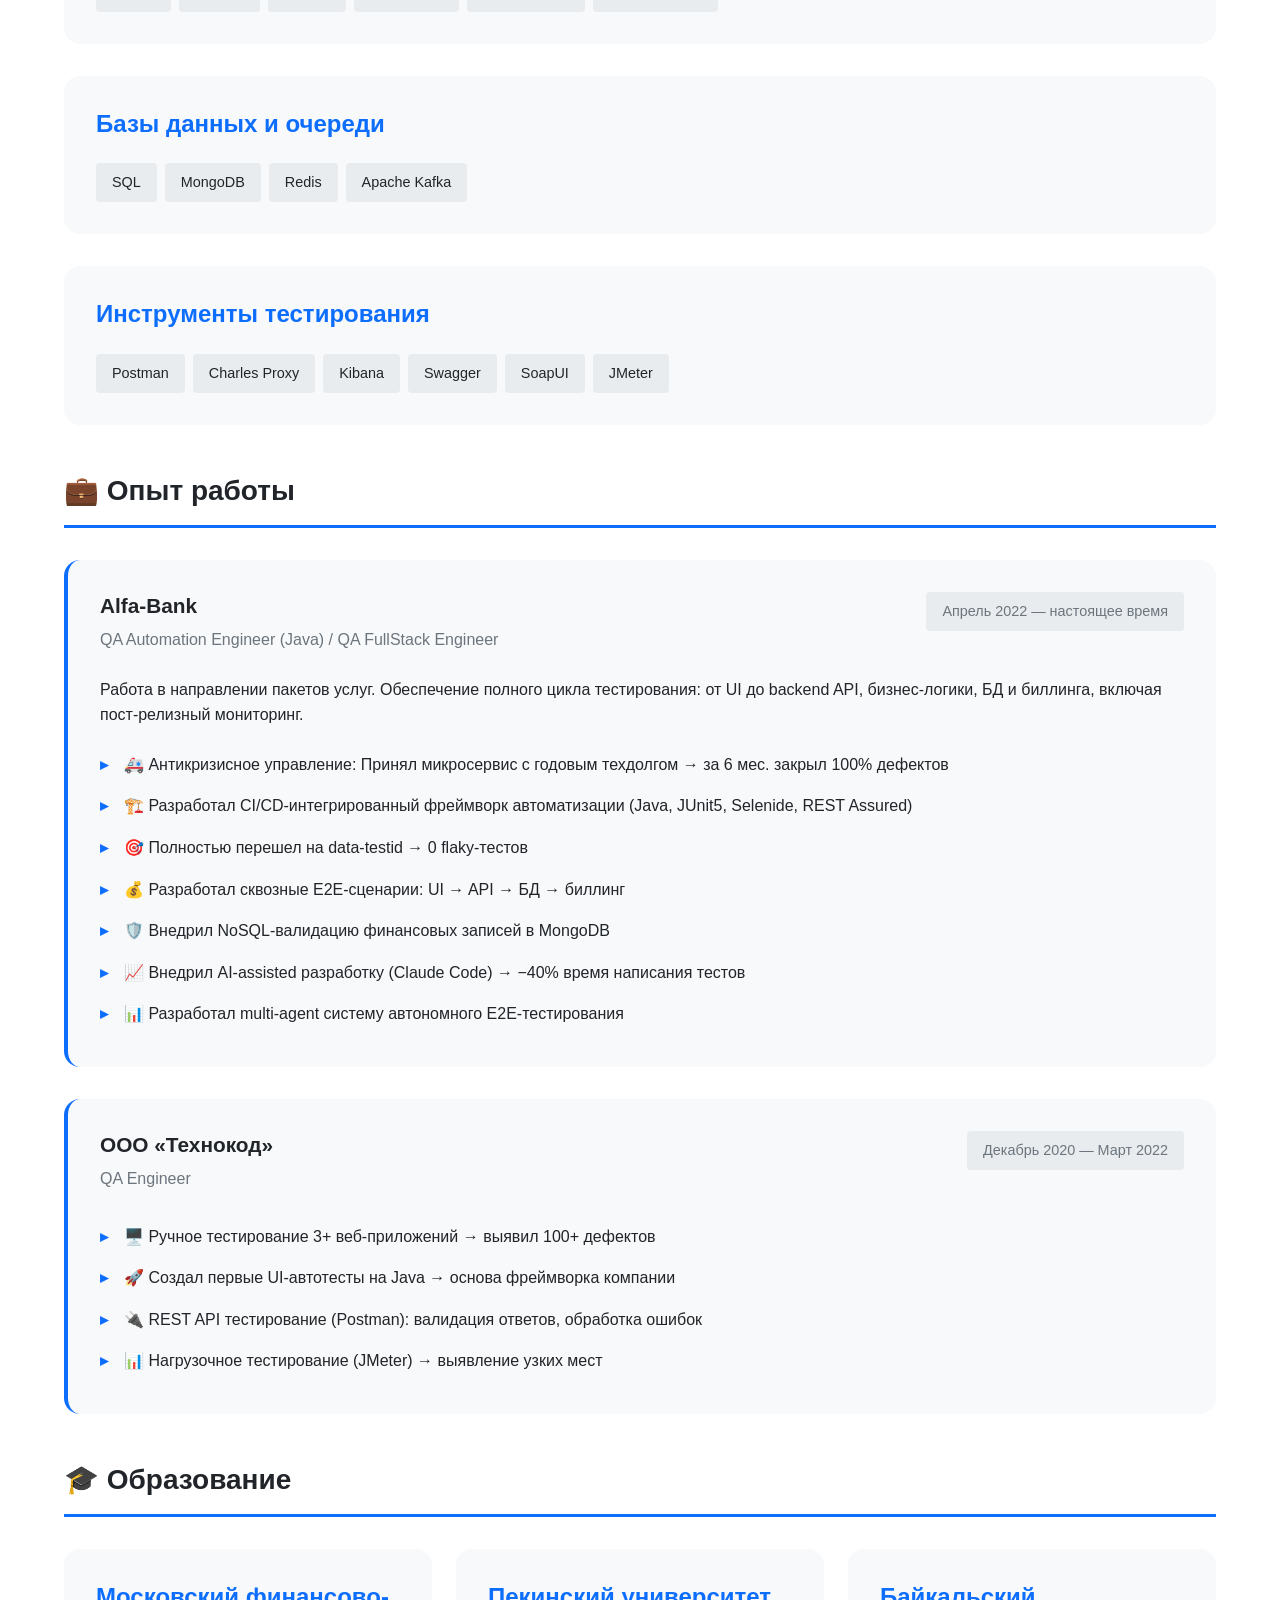
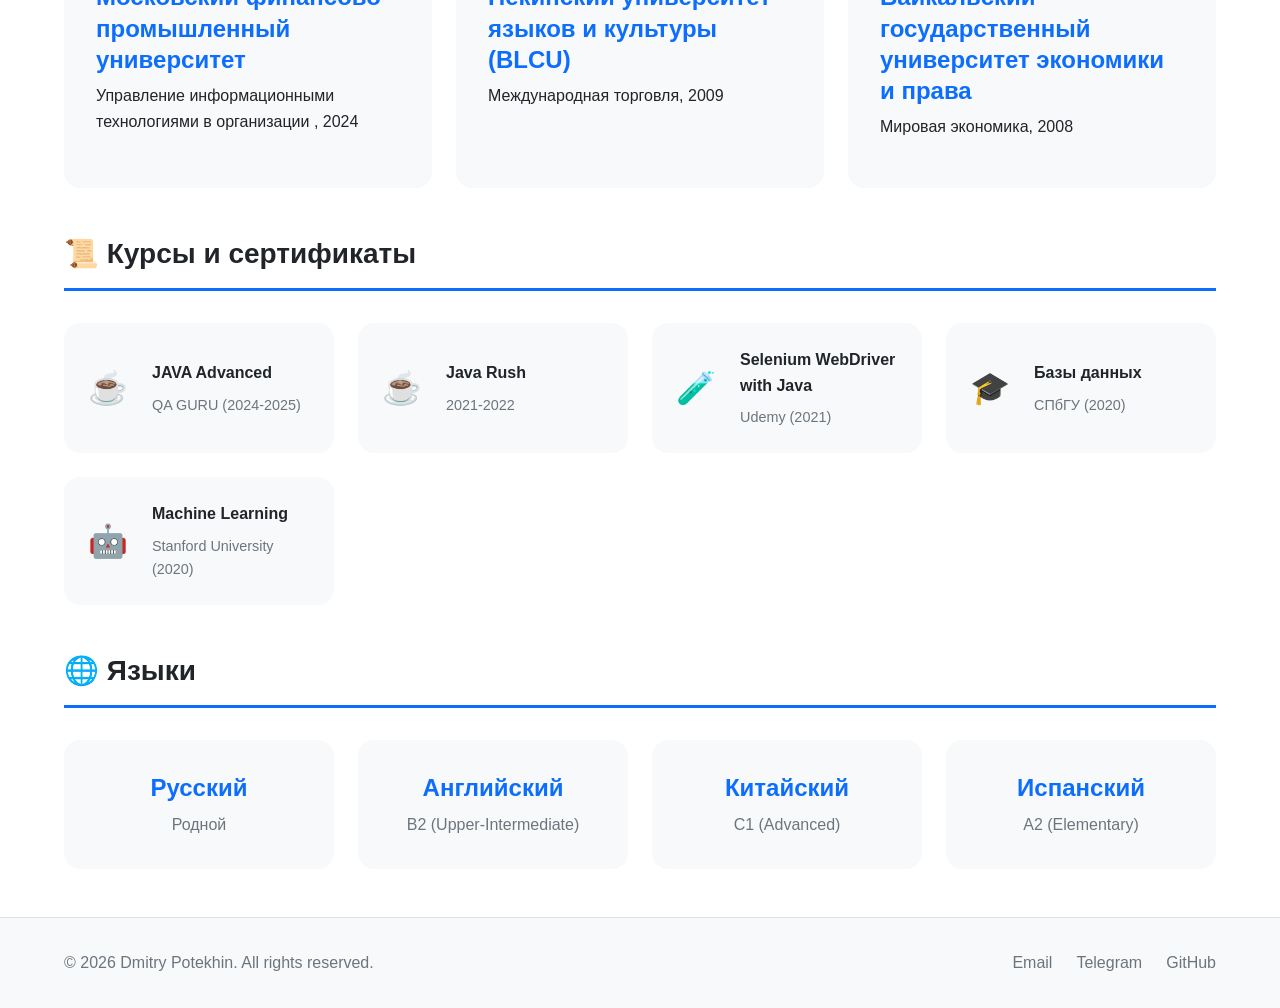
==== commit 161a6852: "site portfolio" ====
--- a/index.html
+++ b/index.html
@@ -208,6 +208,12 @@
         <h3 data-lang-ru="🎓 Образование" data-lang-en="🎓 Education">🎓 Образование</h3>
         <div class="education-grid">
             <div class="education-card">
+                <h4 data-lang-ru="Московский финансово-промышленный университет" data-lang-en="Information Technology Management in an Organization">Московский финансово-промышленный университет</h4>
+                <p data-lang-ru="Управление информационными технологиями в организации
+, 2024" data-lang-en="Information Technology Management in an Organization, 2024">Управление информационными технологиями в организации
+                    , 2024</p>
+            </div>
+            <div class="education-card">
                 <h4 data-lang-ru="Пекинский университет языков и культуры (BLCU)" data-lang-en="Beijing Language and Culture University (BLCU)">Пекинский университет языков и культуры (BLCU)</h4>
                 <p data-lang-ru="Международная торговля, 2009" data-lang-en="International Trade, 2009">Международная торговля, 2009</p>
             </div>
--- a/css/styles.css
+++ b/css/styles.css
@@ -19,19 +19,19 @@
     --warning: #ffc107;
     --danger: #dc3545;
     --info: #0dcaf0;
-    
+
     /* Spacing */
     --spacing-xs: 0.5rem;
     --spacing-sm: 1rem;
     --spacing-md: 1.5rem;
     --spacing-lg: 2rem;
     --spacing-xl: 3rem;
-    
+
     /* Border Radius */
     --radius-sm: 0.25rem;
     --radius-md: 0.5rem;
     --radius-lg: 1rem;
-    
+
     /* Transitions */
     --transition-fast: 0.2s ease;
     --transition-normal: 0.3s ease;
@@ -489,4 +489,429 @@
     flex-shrink: 0;
 }
 
-.c+.cert-item strong {
+    display: block;
+    color: var(--text-primary);
+    margin-bottom: var(--spacing-xs);
+}
+
+.cert-item p {
+    color: var(--text-secondary);
+    font-size: 0.9rem;
+    margin: 0;
+}
+
+/* ========================================
+   Languages
+   ======================================== */
+.languages-grid {
+    display: grid;
+    grid-template-columns: repeat(auto-fit, minmax(200px, 1fr));
+    gap: var(--spacing-md);
+}
+
+.language-card {
+    background-color: var(--bg-secondary);
+    padding: var(--spacing-lg);
+    border-radius: var(--radius-lg);
+    text-align: center;
+    transition: all var(--transition-fast);
+}
+
+.language-card:hover {
+    transform: scale(1.05);
+    box-shadow: 0 6px 20px var(--shadow-hover);
+}
+
+.language-card h4 {
+    color: var(--accent-primary);
+    margin-bottom: var(--spacing-xs);
+}
+
+.language-card p {
+    color: var(--text-secondary);
+    margin: 0;
+}
+
+/* ========================================
+   Books Page
+   ======================================== */
+.books-header {
+    text-align: center;
+    padding: var(--spacing-xl) 0;
+}
+
+.books-header h2 {
+    font-size: 2.5rem;
+    margin-bottom: var(--spacing-sm);
+}
+
+.books-count {
+    font-size: 1.2rem;
+    color: var(--text-secondary);
+}
+
+/* Books Stats Cards */
+.books-stats {
+    margin-bottom: var(--spacing-lg);
+}
+
+.books-stats h3 {
+    text-align: center;
+    margin-bottom: var(--spacing-md);
+    font-size: 1.4rem;
+    border-bottom: none;
+    padding-bottom: 0;
+}
+
+.stats-grid {
+    display: grid;
+    grid-template-columns: repeat(4, 1fr);
+    gap: var(--spacing-md);
+}
+
+.stat-card {
+    display: flex;
+    flex-direction: column;
+    align-items: center;
+    padding: var(--spacing-md) var(--spacing-sm);
+    border-radius: var(--radius-lg);
+    background-color: var(--bg-secondary);
+    border: 2px solid transparent;
+    transition: all var(--transition-fast);
+}
+
+.stat-card:hover {
+    transform: translateY(-4px);
+    box-shadow: 0 8px 24px var(--shadow-hover);
+    border-color: var(--accent-primary);
+}
+
+.stat-card.highlight {
+    border-color: var(--warning);
+    background: linear-gradient(
+        135deg,
+        var(--bg-secondary) 0%,
+        rgba(255, 193, 7, 0.08) 100%
+    );
+}
+
+.stat-card.highlight:hover {
+    border-color: var(--warning);
+    box-shadow: 0 8px 24px rgba(255, 193, 7, 0.2);
+}
+
+.stat-emoji {
+    font-size: 2.2rem;
+    margin-bottom: var(--spacing-xs);
+}
+
+.stat-number {
+    font-size: 2.2rem;
+    font-weight: 700;
+    color: var(--accent-primary);
+    line-height: 1;
+    margin-bottom: var(--spacing-xs);
+}
+
+.stat-card.highlight .stat-number {
+    color: var(--warning);
+}
+
+.stat-label {
+    font-size: 0.85rem;
+    text-align: center;
+    color: var(--text-secondary);
+    line-height: 1.3;
+}
+
+.books-controls {
+    background-color: var(--bg-secondary);
+    padding: var(--spacing-lg);
+    border-radius: var(--radius-lg);
+    margin-bottom: var(--spacing-lg);
+    display: grid;
+    gap: var(--spacing-md);
+}
+
+.search-box {
+    position: relative;
+}
+
+.search-box input {
+    width: 100%;
+    padding: var(--spacing-sm) var(--spacing-lg);
+    padding-right: 3rem;
+    border: 2px solid var(--border-color);
+    border-radius: var(--radius-md);
+    font-size: 1rem;
+    background-color: var(--bg-primary);
+    color: var(--text-primary);
+    transition: all var(--transition-fast);
+}
+
+.search-box input:focus {
+    outline: none;
+    border-color: var(--accent-primary);
+    box-shadow: 0 0 0 3px rgba(13, 110, 253, 0.1);
+}
+
+.search-icon {
+    position: absolute;
+    right: var(--spacing-sm);
+    top: 50%;
+    transform: translateY(-50%);
+    font-size: 1.2rem;
+    pointer-events: none;
+}
+
+.filter-section, .sort-section {
+    display: flex;
+    align-items: center;
+    gap: var(--spacing-sm);
+    flex-wrap: wrap;
+}
+
+.filter-section label, .sort-section label {
+    font-weight: 500;
+    color: var(--text-primary);
+}
+
+.filter-section select, .sort-section select {
+    flex: 1;
+    min-width: 200px;
+    padding: var(--spacing-xs) var(--spacing-sm);
+    border: 2px solid var(--border-color);
+    border-radius: var(--radius-md);
+    background-color: var(--bg-primary);
+    color: var(--text-primary);
+    font-size: 1rem;
+    cursor: pointer;
+    transition: all var(--transition-fast);
+}
+
+.filter-section select:focus, .sort-section select:focus {
+    outline: none;
+    border-color: var(--accent-primary);
+}
+
+.results-info {
+    text-align: center;
+    margin-bottom: var(--spacing-md);
+    color: var(--text-secondary);
+}
+
+.books-grid {
+    display: grid;
+    grid-template-columns: repeat(auto-fill, minmax(280px, 1fr));
+    gap: var(--spacing-md);
+    margin-bottom: var(--spacing-xl);
+}
+
+.book-card {
+    background-color: var(--bg-secondary);
+    padding: var(--spacing-lg);
+    border-radius: var(--radius-lg);
+    transition: all var(--transition-fast);
+    border: 2px solid transparent;
+    cursor: default;
+}
+
+.book-card:hover {
+    transform: translateY(-5px);
+    box-shadow: 0 8px 24px var(--shadow-hover);
+    border-color: var(--accent-primary);
+}
+
+.book-card .book-icon {
+    font-size: 2.5rem;
+    margin-bottom: var(--spacing-sm);
+    text-align: center;
+}
+
+.book-card .book-title {
+    font-size: 1rem;
+    font-weight: 600;
+    margin-bottom: var(--spacing-sm);
+    color: var(--text-primary);
+    min-height: 3rem;
+    display: -webkit-box;
+    -webkit-line-clamp: 2;
+    -webkit-box-orient: vertical;
+    overflow: hidden;
+}
+
+.book-card .book-author {
+    color: var(--text-secondary);
+    font-size: 0.9rem;
+    padding: var(--spacing-xs) var(--spacing-sm);
+    background-color: var(--bg-tertiary);
+    border-radius: var(--radius-sm);
+    display: inline-block;
+}
+
+.no-results {
+    text-align: center;
+    padding: var(--spacing-xl);
+    background-color: var(--bg-secondary);
+    border-radius: var(--radius-lg);
+    margin: var(--spacing-xl) 0;
+}
+
+.no-results p {
+    font-size: 1.1rem;
+    color: var(--text-secondary);
+}
+
+.loading {
+    text-align: center;
+    padding: var(--spacing-xl);
+    display: none;
+}
+
+.spinner {
+    border: 4px solid var(--border-color);
+    border-top: 4px solid var(--accent-primary);
+    border-radius: 50%;
+    width: 50px;
+    height: 50px;
+    animation: spin 1s linear infinite;
+    margin: 0 auto var(--spacing-md);
+}
+
+@keyframes spin {
+    0% { transform: rotate(0deg); }
+    100% { transform: rotate(360deg); }
+}
+
+/* ========================================
+   Footer
+   ======================================== */
+footer {
+    background-color: var(--bg-secondary);
+    border-top: 1px solid var(--border-color);
+    padding: var(--spacing-lg) 0;
+    margin-top: var(--spacing-xl);
+}
+
+footer .container {
+    display: flex;
+    justify-content: space-between;
+    align-items: center;
+    flex-wrap: wrap;
+    gap: var(--spacing-md);
+}
+
+footer p {
+    color: var(--text-secondary);
+    margin: 0;
+}
+
+.footer-links {
+    display: flex;
+    gap: var(--spacing-md);
+}
+
+.footer-links a {
+    color: var(--text-secondary);
+    transition: color var(--transition-fast);
+}
+
+.footer-links a:hover {
+    color: var(--accent-primary);
+}
+
+/* ========================================
+   Responsive Design
+   ======================================== */
+@media (max-width: 768px) {
+    .hero {
+        grid-template-columns: 1fr;
+        text-align: center;
+    }
+
+    .profile-placeholder {
+        margin: 0 auto;
+    }
+
+    .hero-title {
+        font-size: 1.5rem;
+    }
+
+    .contact-grid {
+        grid-template-columns: 1fr;
+    }
+
+    .achievements-grid {
+        grid-template-columns: 1fr;
+    }
+
+    .experience-header {
+        flex-direction: column;
+        align-items: flex-start;
+    }
+
+    .nav-controls {
+        width: 100%;
+        justify-content: space-between;
+    }
+
+    .books-grid {
+        grid-template-columns: 1fr;
+    }
+
+    .stats-grid {
+        grid-template-columns: repeat(2, 1fr);
+    }
+
+    footer .container {
+        flex-direction: column;
+        text-align: center;
+    }
+
+    h1 { font-size: 2rem; }
+    h2 { font-size: 1.75rem; }
+    h3 { font-size: 1.5rem; }
+}
+
+@media (max-width: 480px) {
+    .download-buttons {
+        flex-direction: column;
+        width: 100%;
+    }
+
+    .btn-download {
+        width: 100%;
+    }
+
+    .stats-grid {
+        grid-template-columns: repeat(2, 1fr);
+        gap: var(--spacing-sm);
+    }
+
+    .stat-number {
+        font-size: 1.6rem;
+    }
+
+    .stat-emoji {
+        font-size: 1.8rem;
+    }
+}
+
+/* ========================================
+   Print Styles
+   ======================================== */
+@media print {
+    header, footer, .nav-controls, .download-section {
+        display: none;
+    }
+
+    body {
+        background: white;
+        color: black;
+    }
+
+    .section {
+        page-break-inside: avoid;
+    }
+}
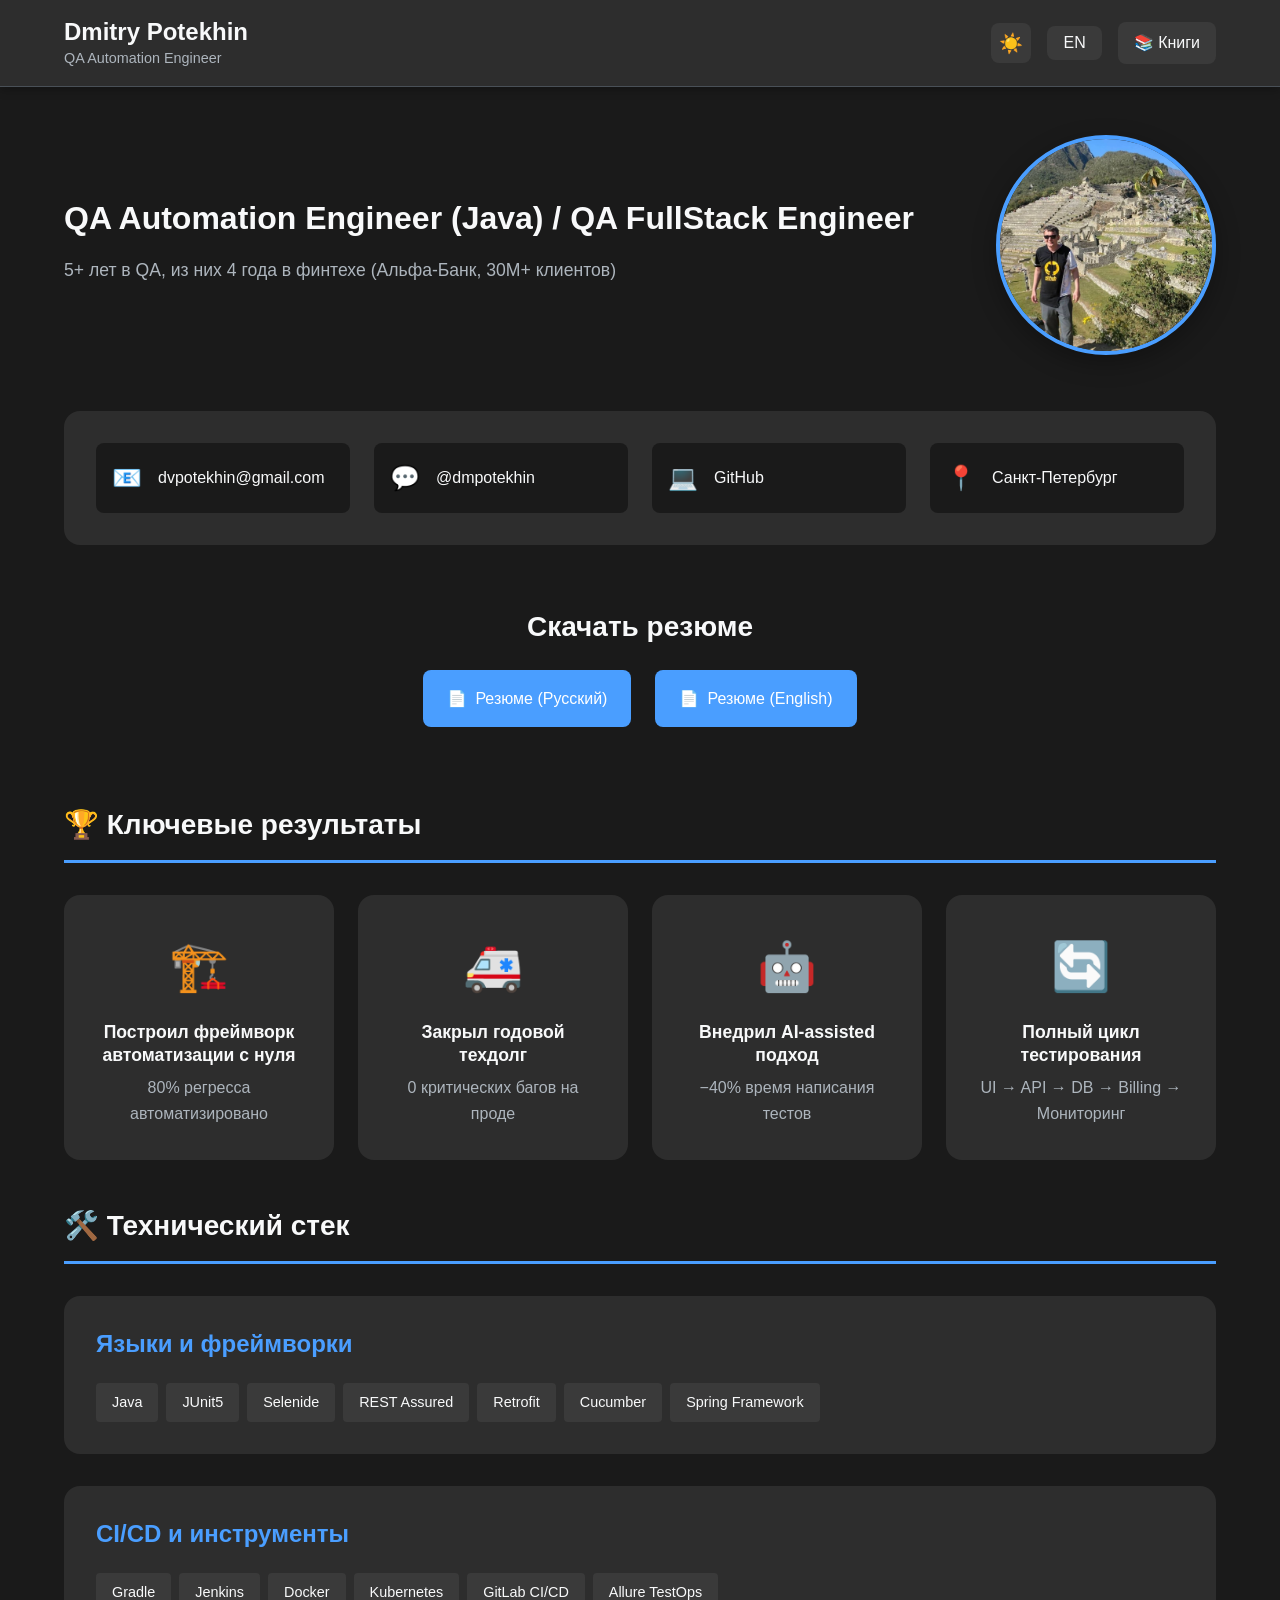
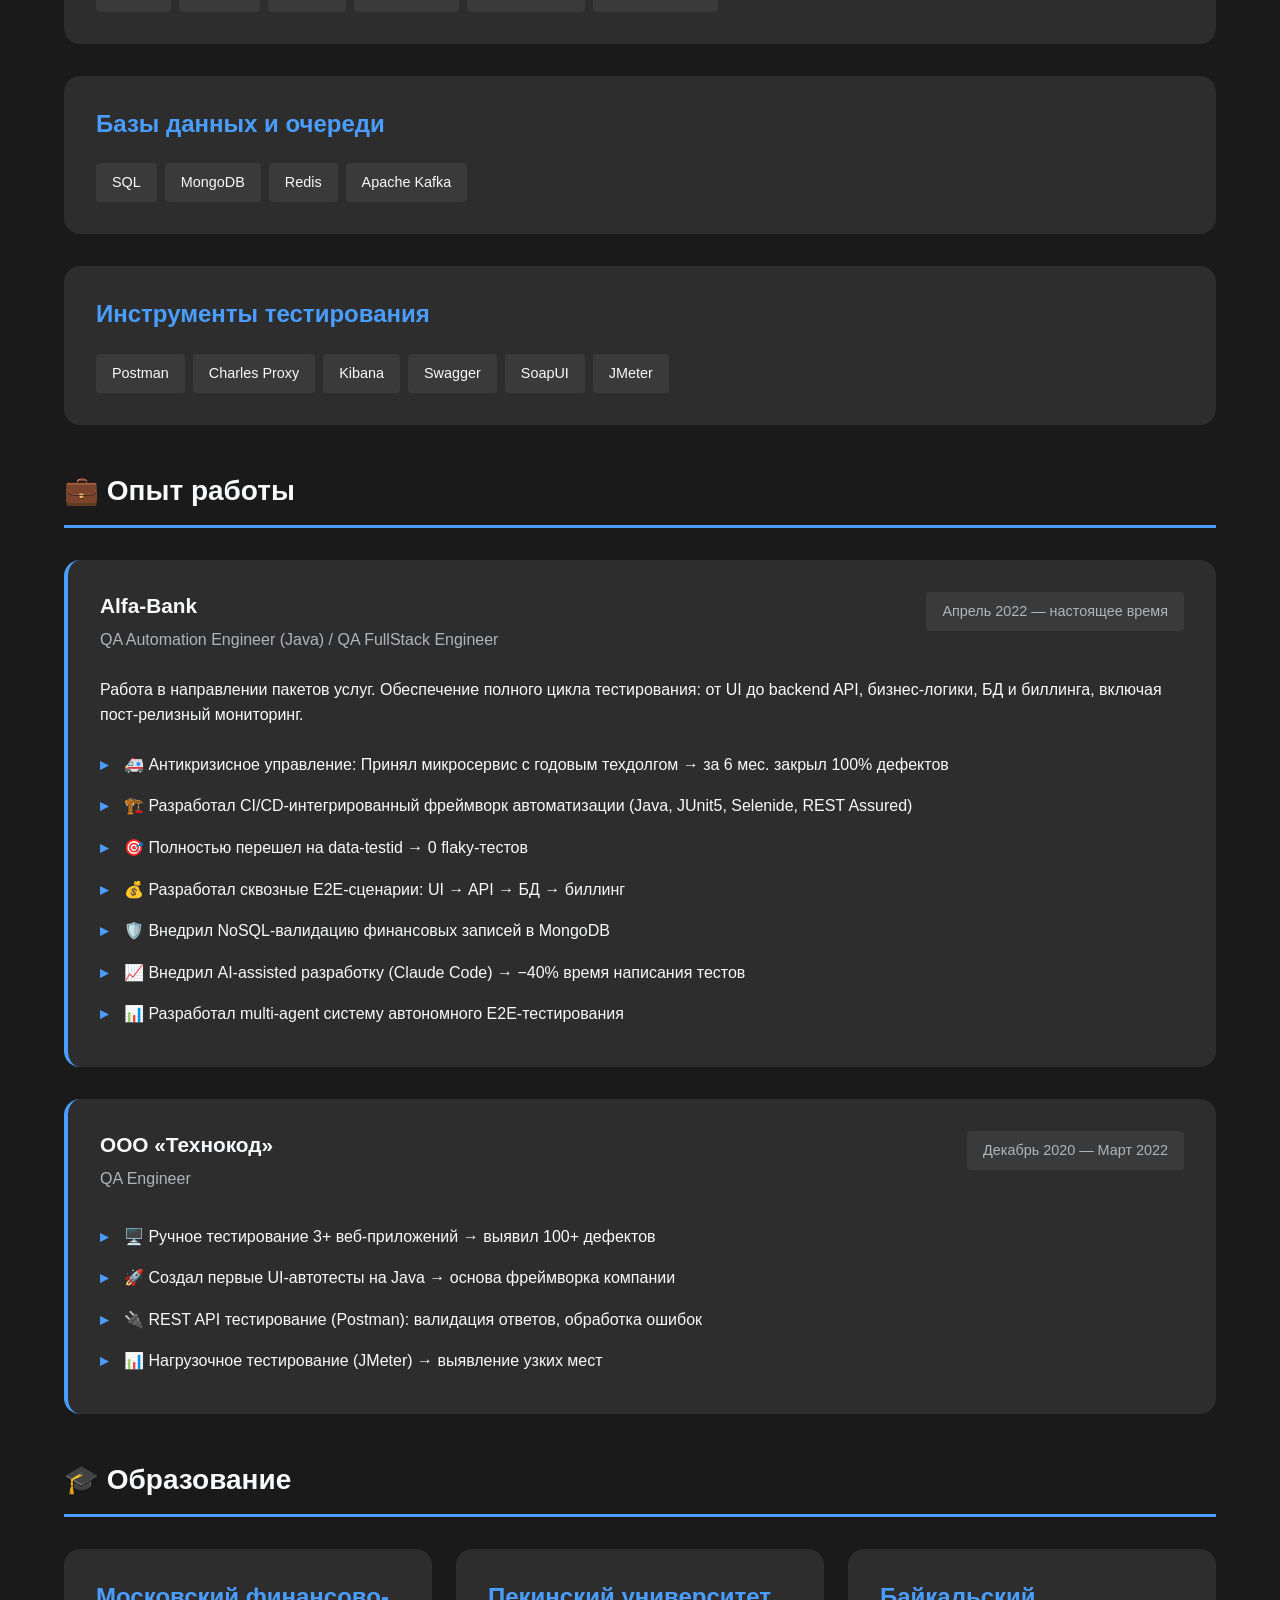
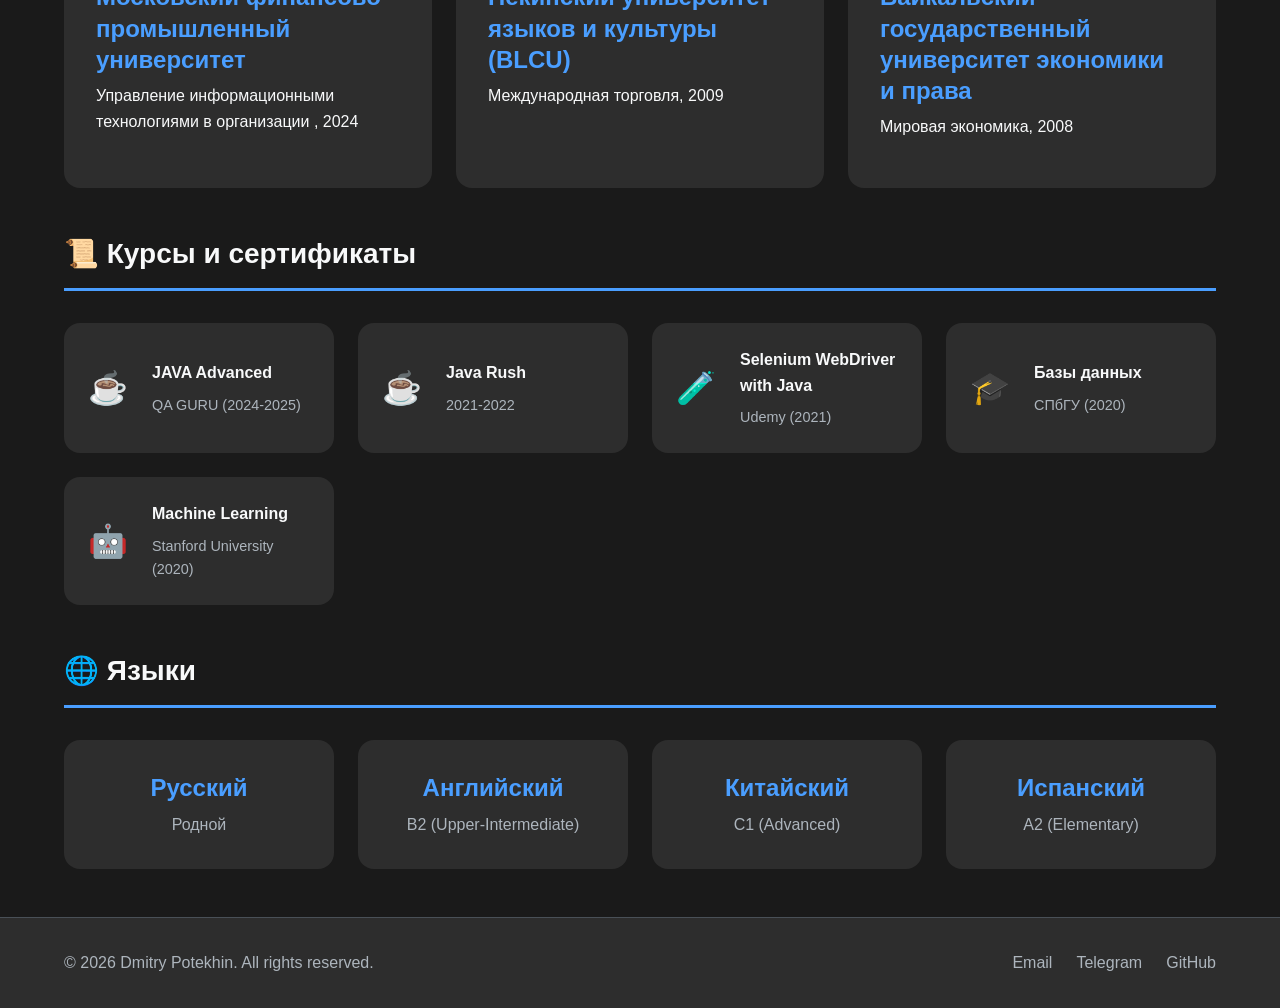
==== commit 1b6316c4: "feat: dark theme as default — no FOUC, respects OS preference + localStorage" ====
--- a/index.html
+++ b/index.html
@@ -6,6 +6,14 @@
     <meta name="description" content="Dmitry Potekhin - QA Automation Engineer Resume">
     <title>Dmitry Potekhin - QA Automation Engineer</title>
     <link rel="stylesheet" href="css/styles.css">
+    <script>
+        (function() {
+            var theme = localStorage.getItem('theme');
+            if (theme === 'dark' || (!theme && window.matchMedia('(prefers-color-scheme: dark)').matches) || !theme) {
+                document.documentElement.classList.add('dark-theme');
+            }
+        })();
+    </script>
 </head>
 <body>
 <!-- Header -->
--- a/css/styles.css
+++ b/css/styles.css
@@ -38,6 +38,7 @@
 }
 
 /* Dark Theme */
+html.dark-theme body,
 body.dark-theme {
     --bg-primary: #1a1a1a;
     --bg-secondary: #2d2d2d;
@@ -739,6 +740,7 @@
     -webkit-line-clamp: 2;
     -webkit-box-orient: vertical;
     overflow: hidden;
+    text-align: center;
 }
 
 .book-card .book-author {
@@ -747,7 +749,83 @@
     padding: var(--spacing-xs) var(--spacing-sm);
     background-color: var(--bg-tertiary);
     border-radius: var(--radius-sm);
-    display: inline-block;
+    display: block;
+    text-align: center;
+}
+
+.book-card .book-genre-badge {
+    display: block;
+    font-size: 0.75rem;
+    color: var(--accent-primary);
+    margin-bottom: var(--spacing-xs);
+    text-align: center;
+    opacity: 0.8;
+    letter-spacing: 0.02em;
+}
+
+/* Book Notes */
+.book-card .book-notes-btn {
+    display: block;
+    width: 100%;
+    margin-top: var(--spacing-sm);
+    padding: var(--spacing-xs) var(--spacing-sm);
+    border: 1px solid var(--accent-primary);
+    border-radius: var(--radius-sm);
+    background: var(--accent-primary);
+    color: white;
+    cursor: pointer;
+    font-size: 0.85rem;
+    transition: all var(--transition-fast);
+}
+
+.book-card .book-notes-btn:hover {
+    background: var(--accent-hover, #2a48b0);
+    border-color: var(--accent-hover, #2a48b0);
+}
+
+.book-card.has-notes {
+    cursor: default;
+}
+
+.book-notes-panel {
+    max-height: 0;
+    overflow: hidden;
+    transition: max-height 0.35s ease, padding 0.35s ease, margin 0.35s ease;
+    padding: 0 var(--spacing-sm);
+    margin-top: 0;
+}
+
+.book-card.notes-open .book-notes-panel {
+    max-height: 600px;
+    padding: var(--spacing-sm);
+    margin-top: var(--spacing-sm);
+    overflow-y: auto;
+}
+
+.book-notes-theses {
+    font-size: 0.85rem;
+    line-height: 1.6;
+    color: var(--text-primary);
+    margin-bottom: var(--spacing-sm);
+}
+
+.book-notes-theses ol {
+    margin: 0;
+    padding-left: 1.4em;
+}
+
+.book-notes-theses li {
+    margin-bottom: 4px;
+}
+
+.book-notes-takeaway {
+    font-size: 0.85rem;
+    line-height: 1.6;
+    color: var(--text-primary);
+    padding: var(--spacing-xs) var(--spacing-sm);
+    background-color: var(--bg-tertiary);
+    border-radius: var(--radius-sm);
+    border-left: 3px solid var(--accent-primary);
 }
 
 .no-results {
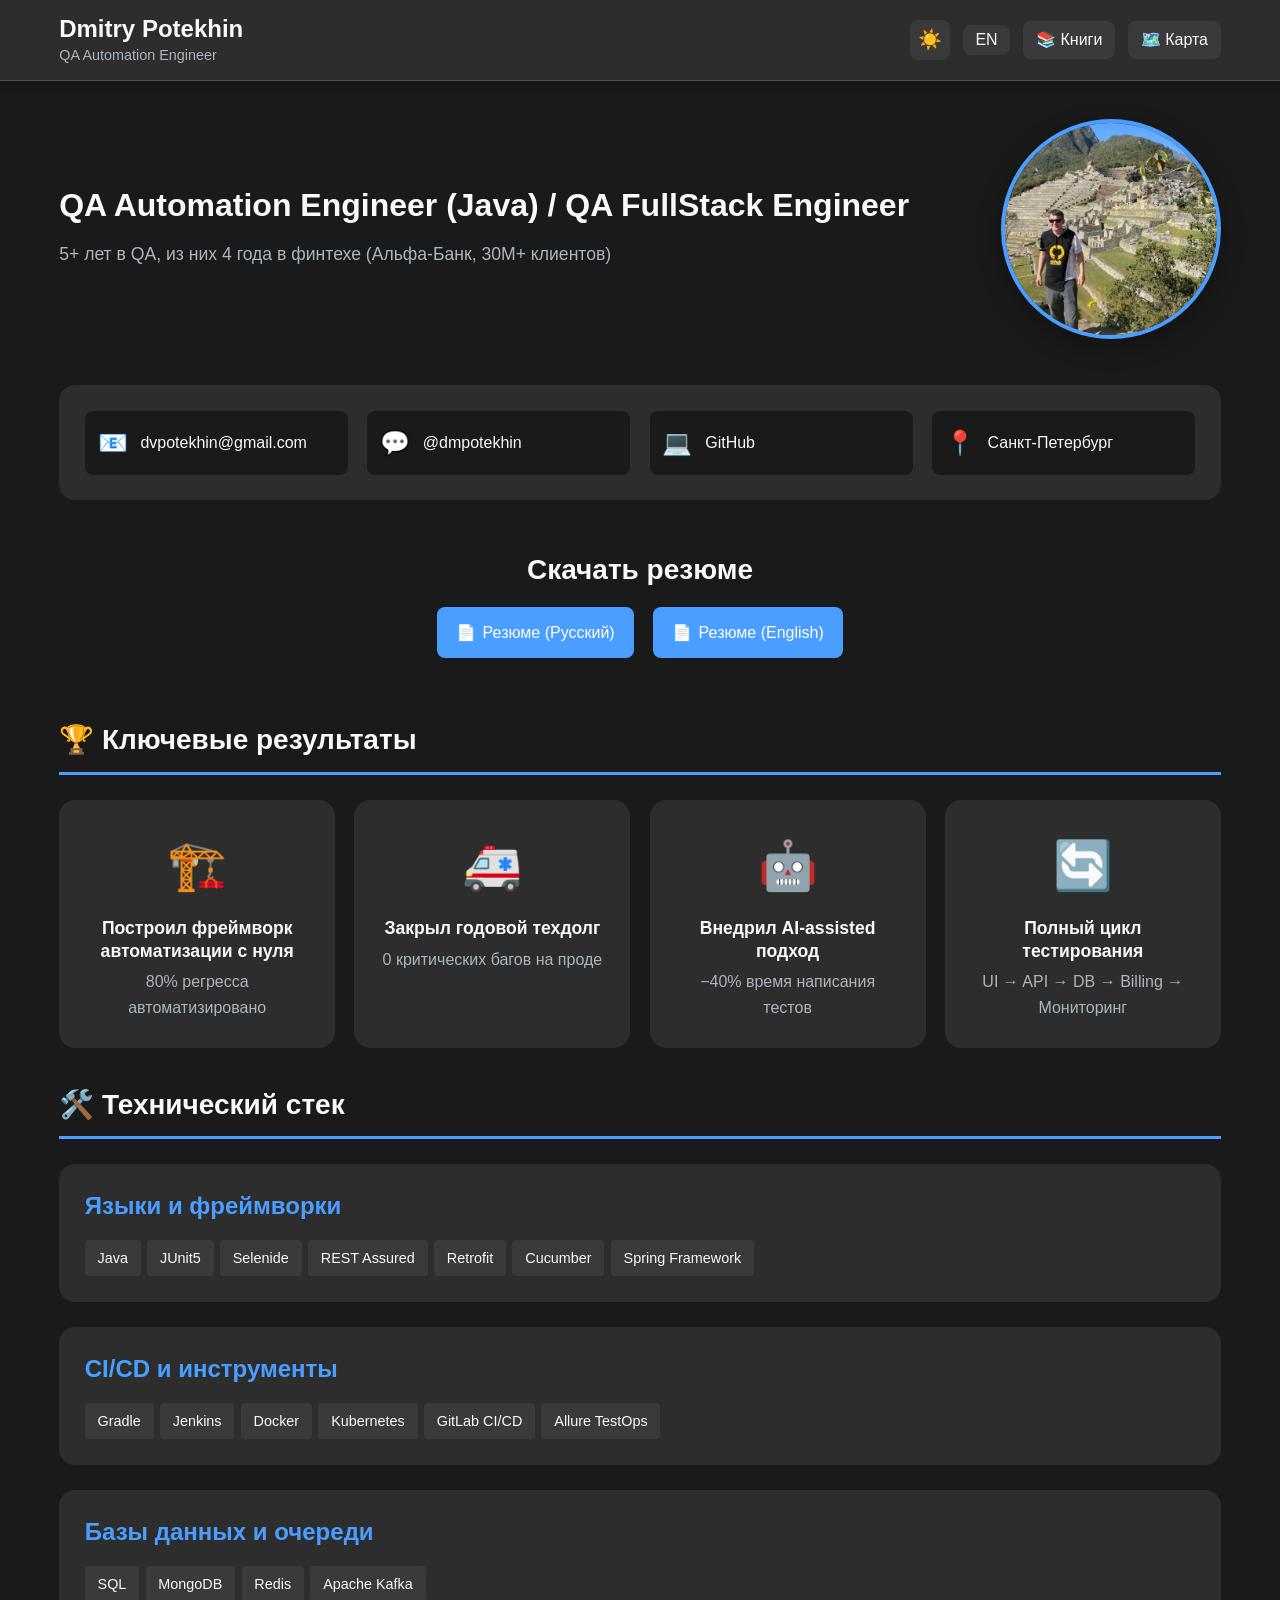
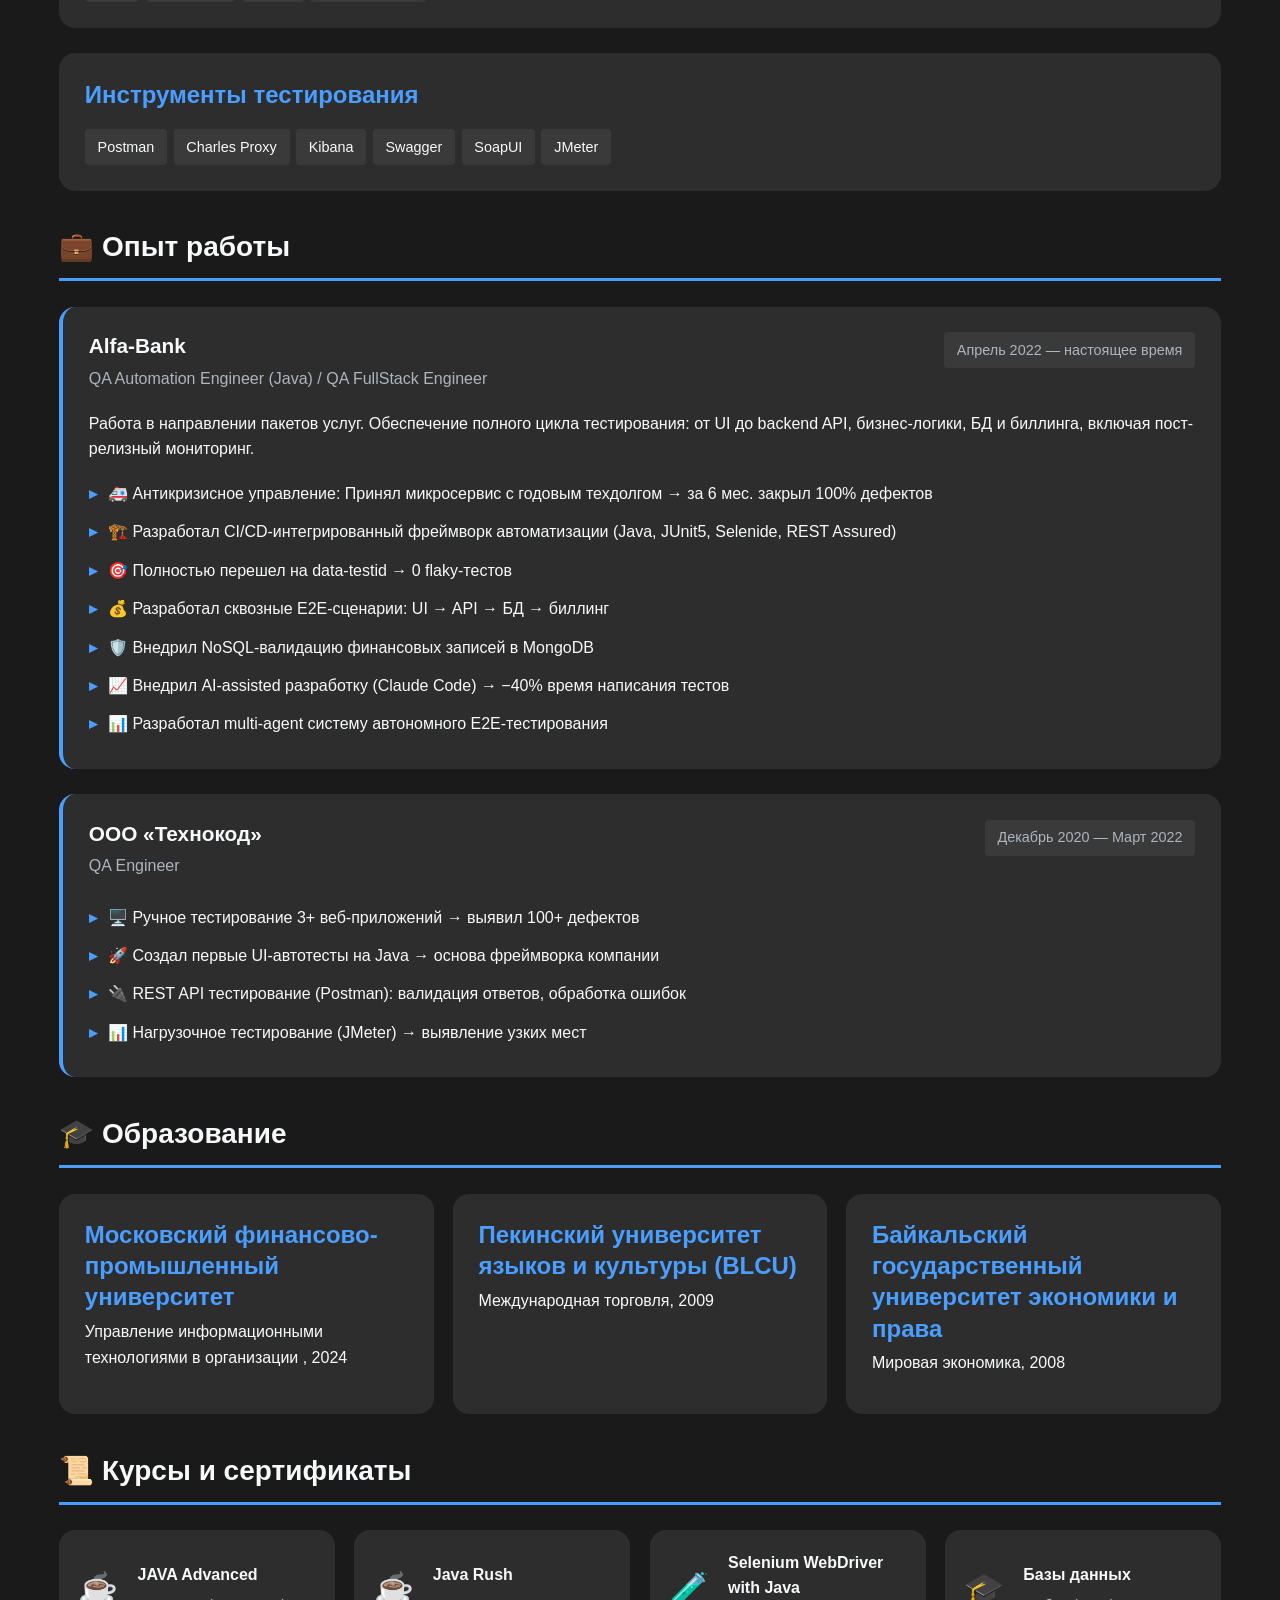
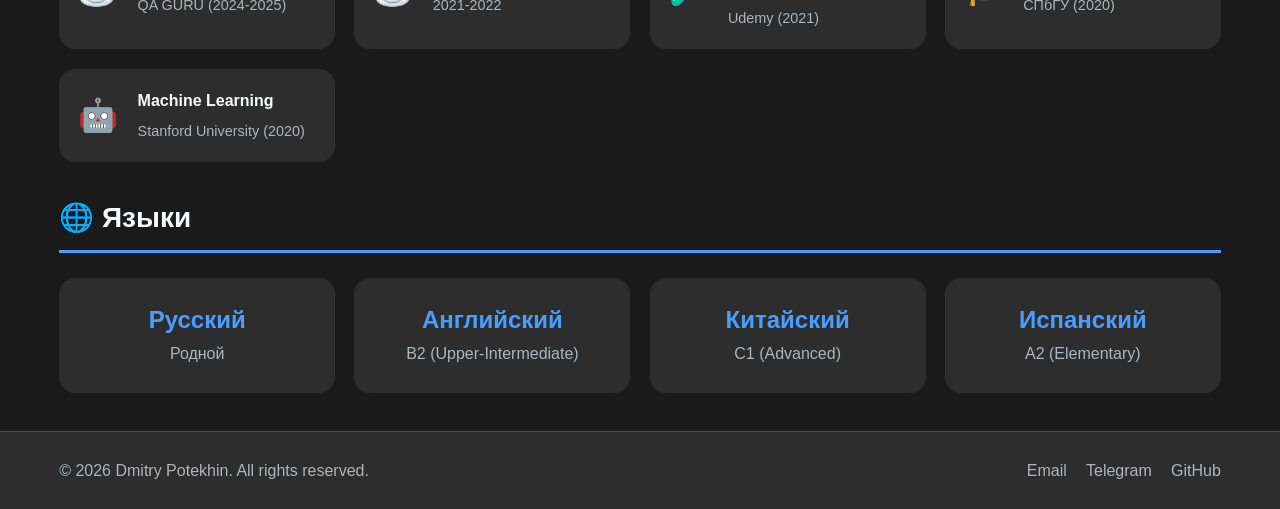
==== commit 47bf61a3: "Add travel map page: 249 visited cities as hearts + 46 visited-countries highlight (MapLibre GL + CA" ====
--- a/index.html
+++ b/index.html
@@ -32,6 +32,7 @@
                     <span id="current-lang">EN</span>
                 </button>
                 <a href="books.html" class="btn-nav" data-lang-ru="📚 Книги" data-lang-en="📚 Books">📚 Books</a>
+                <a href="travel.html" class="btn-nav" data-lang-ru="🗺️ Карта" data-lang-en="🗺️ Travel">🗺️ Travel</a>
             </div>
         </div>
     </nav>
--- a/css/styles.css
+++ b/css/styles.css
@@ -20,12 +20,12 @@
     --danger: #dc3545;
     --info: #0dcaf0;
 
-    /* Spacing */
-    --spacing-xs: 0.5rem;
-    --spacing-sm: 1rem;
-    --spacing-md: 1.5rem;
-    --spacing-lg: 2rem;
-    --spacing-xl: 3rem;
+    /* Spacing — responsive via container queries fallback */
+    --spacing-xs: clamp(0.25rem, 0.5vw, 0.5rem);
+    --spacing-sm: clamp(0.5rem, 1vw, 1rem);
+    --spacing-md: clamp(0.75rem, 1.5vw, 1.5rem);
+    --spacing-lg: clamp(1rem, 2vw, 2rem);
+    --spacing-xl: clamp(1.5rem, 3vw, 3rem);
 
     /* Border Radius */
     --radius-sm: 0.25rem;
@@ -90,10 +90,10 @@
     line-height: 1.3;
 }
 
-h1 { font-size: 2.5rem; }
-h2 { font-size: 2rem; }
-h3 { font-size: 1.75rem; }
-h4 { font-size: 1.5rem; }
+h1 { font-size: clamp(1.75rem, 4vw, 2.5rem); }
+h2 { font-size: clamp(1.5rem, 3.5vw, 2rem); }
+h3 { font-size: clamp(1.25rem, 3vw, 1.75rem); }
+h4 { font-size: clamp(1.1rem, 2.5vw, 1.5rem); }
 
 p {
     margin-bottom: var(--spacing-sm);
@@ -207,19 +207,19 @@
 }
 
 .hero-title {
-    font-size: 2rem;
+    font-size: clamp(1.25rem, 3vw, 2rem);
     margin-bottom: var(--spacing-sm);
     color: var(--text-primary);
 }
 
 .hero-subtitle {
-    font-size: 1.1rem;
+    font-size: clamp(0.9rem, 1.5vw, 1.1rem);
     color: var(--text-secondary);
 }
 
 .profile-photo {
-    width: 220px;
-    height: 220px;
+    width: clamp(140px, 20vw, 220px);
+    height: clamp(140px, 20vw, 220px);
     border-radius: 50%;
     object-fit: cover;
     border: 4px solid var(--accent-primary);
@@ -443,7 +443,7 @@
    ======================================== */
 .education-grid {
     display: grid;
-    grid-template-columns: repeat(auto-fit, minmax(300px, 1fr));
+    grid-template-columns: repeat(auto-fit, minmax(250px, 1fr));
     gap: var(--spacing-md);
 }
 
@@ -567,7 +567,7 @@
 
 .stats-grid {
     display: grid;
-    grid-template-columns: repeat(4, 1fr);
+    grid-template-columns: repeat(auto-fit, minmax(130px, 1fr));
     gap: var(--spacing-md);
 }
 
@@ -632,7 +632,20 @@
     border-radius: var(--radius-lg);
     margin-bottom: var(--spacing-lg);
     display: grid;
-    gap: var(--spacing-md);
+    grid-template-columns: 1fr;
+    gap: var(--spacing-md);
+}
+
+@media (min-width: 640px) {
+    .books-controls {
+        grid-template-columns: 2fr 1fr 1fr;
+        align-items: end;
+    }
+    .filter-section, .sort-section {
+        flex-direction: row;
+        align-items: center;
+        gap: var(--spacing-sm);
+    }
 }
 
 .search-box {
@@ -668,19 +681,20 @@
 
 .filter-section, .sort-section {
     display: flex;
-    align-items: center;
-    gap: var(--spacing-sm);
-    flex-wrap: wrap;
+    flex-direction: column;
+    align-items: flex-start;
+    gap: var(--spacing-xs);
 }
 
 .filter-section label, .sort-section label {
     font-weight: 500;
     color: var(--text-primary);
+    font-size: 0.9rem;
 }
 
 .filter-section select, .sort-section select {
-    flex: 1;
-    min-width: 200px;
+    width: 100%;
+    min-width: unset;
     padding: var(--spacing-xs) var(--spacing-sm);
     border: 2px solid var(--border-color);
     border-radius: var(--radius-md);
@@ -906,14 +920,11 @@
     .hero {
         grid-template-columns: 1fr;
         text-align: center;
-    }
-
-    .profile-placeholder {
+        padding: var(--spacing-md) 0;
+    }
+
+    .profile-photo {
         margin: 0 auto;
-    }
-
-    .hero-title {
-        font-size: 1.5rem;
     }
 
     .contact-grid {
@@ -938,18 +949,10 @@
         grid-template-columns: 1fr;
     }
 
-    .stats-grid {
-        grid-template-columns: repeat(2, 1fr);
-    }
-
     footer .container {
         flex-direction: column;
         text-align: center;
     }
-
-    h1 { font-size: 2rem; }
-    h2 { font-size: 1.75rem; }
-    h3 { font-size: 1.5rem; }
 }
 
 @media (max-width: 480px) {
@@ -962,17 +965,36 @@
         width: 100%;
     }
 
-    .stats-grid {
-        grid-template-columns: repeat(2, 1fr);
-        gap: var(--spacing-sm);
-    }
-
     .stat-number {
-        font-size: 1.6rem;
+        font-size: clamp(1.3rem, 5vw, 1.6rem);
     }
 
     .stat-emoji {
-        font-size: 1.8rem;
+        font-size: clamp(1.4rem, 5vw, 1.8rem);
+    }
+
+    .stat-label {
+        font-size: 0.75rem;
+    }
+
+    .books-grid {
+        grid-template-columns: 1fr;
+    }
+
+    /* Touch-friendly selects on mobile */
+    .filter-section select,
+    .sort-section select {
+        min-height: 44px;
+        font-size: 1rem;
+    }
+
+    .search-box input {
+        min-height: 44px;
+    }
+
+    .btn-nav, .btn-lang {
+        padding: var(--spacing-xs) var(--spacing-sm);
+        font-size: 0.9rem;
     }
 }
 
